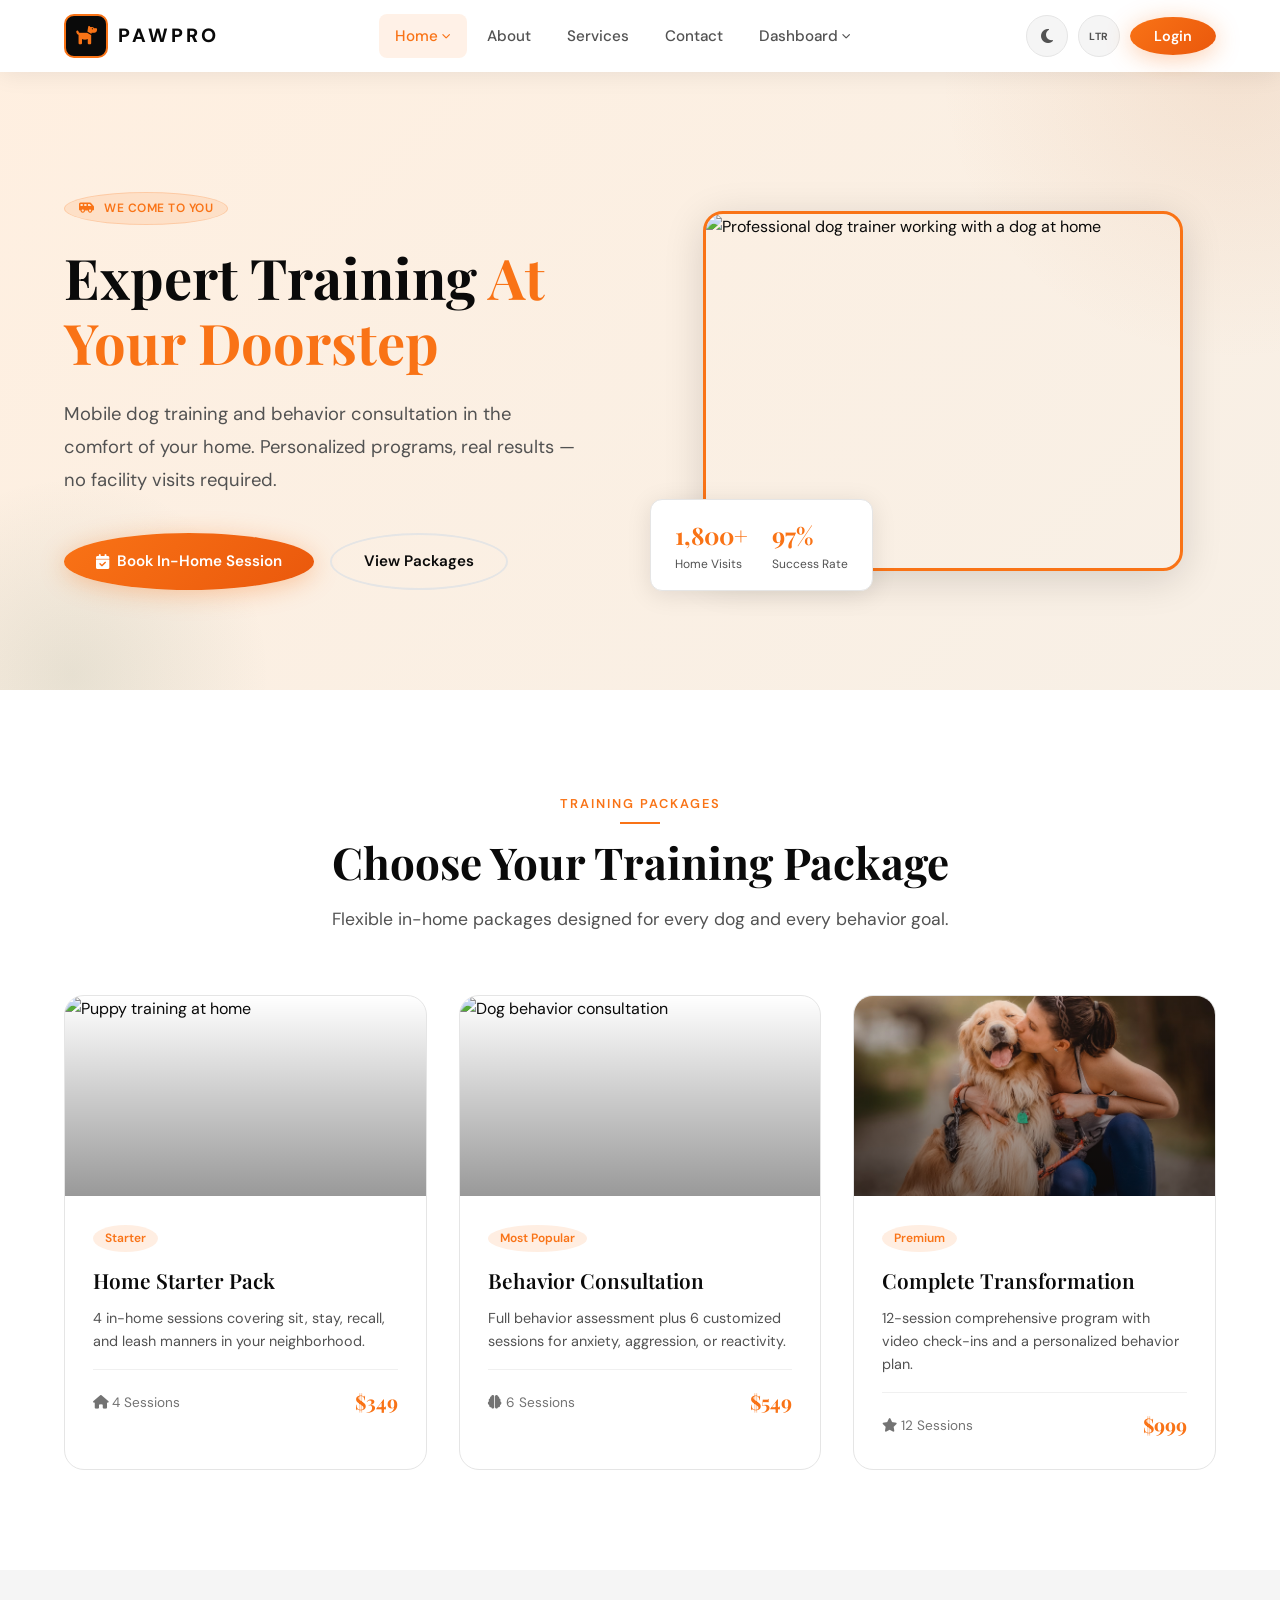
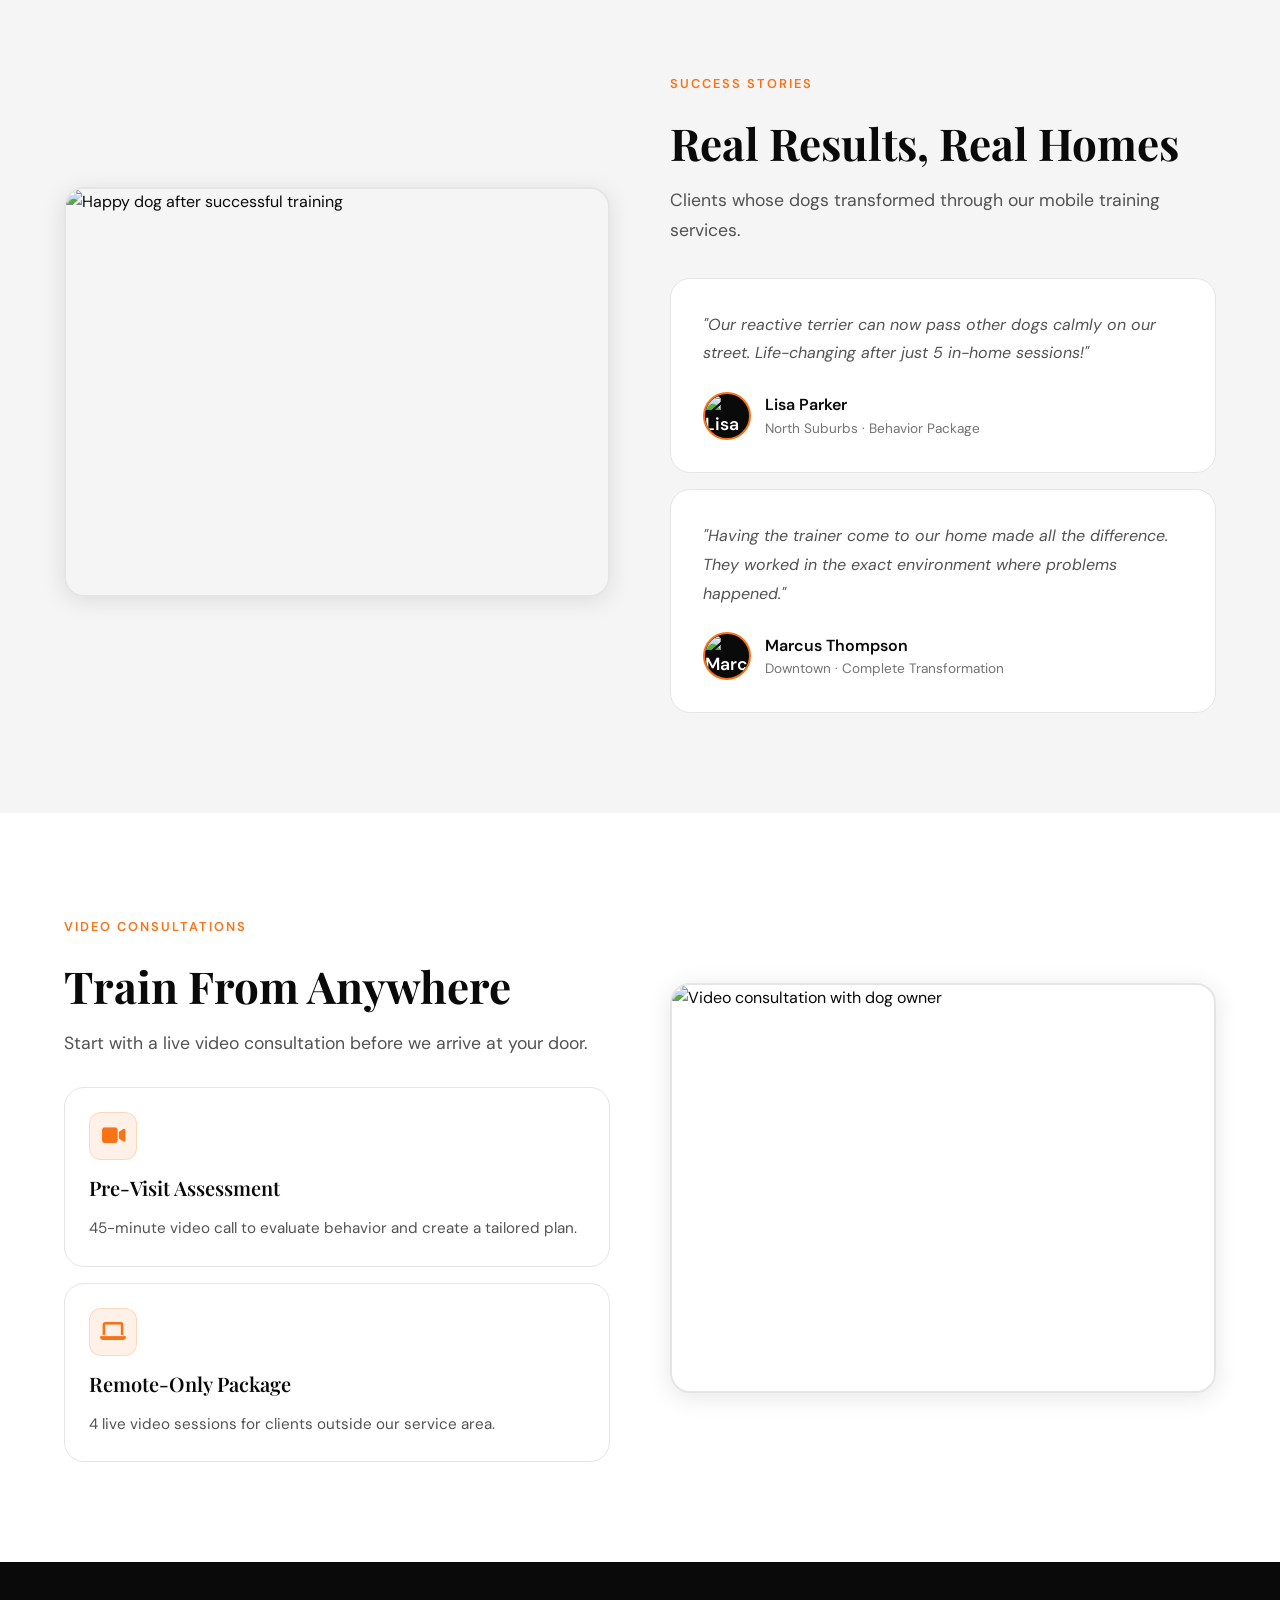
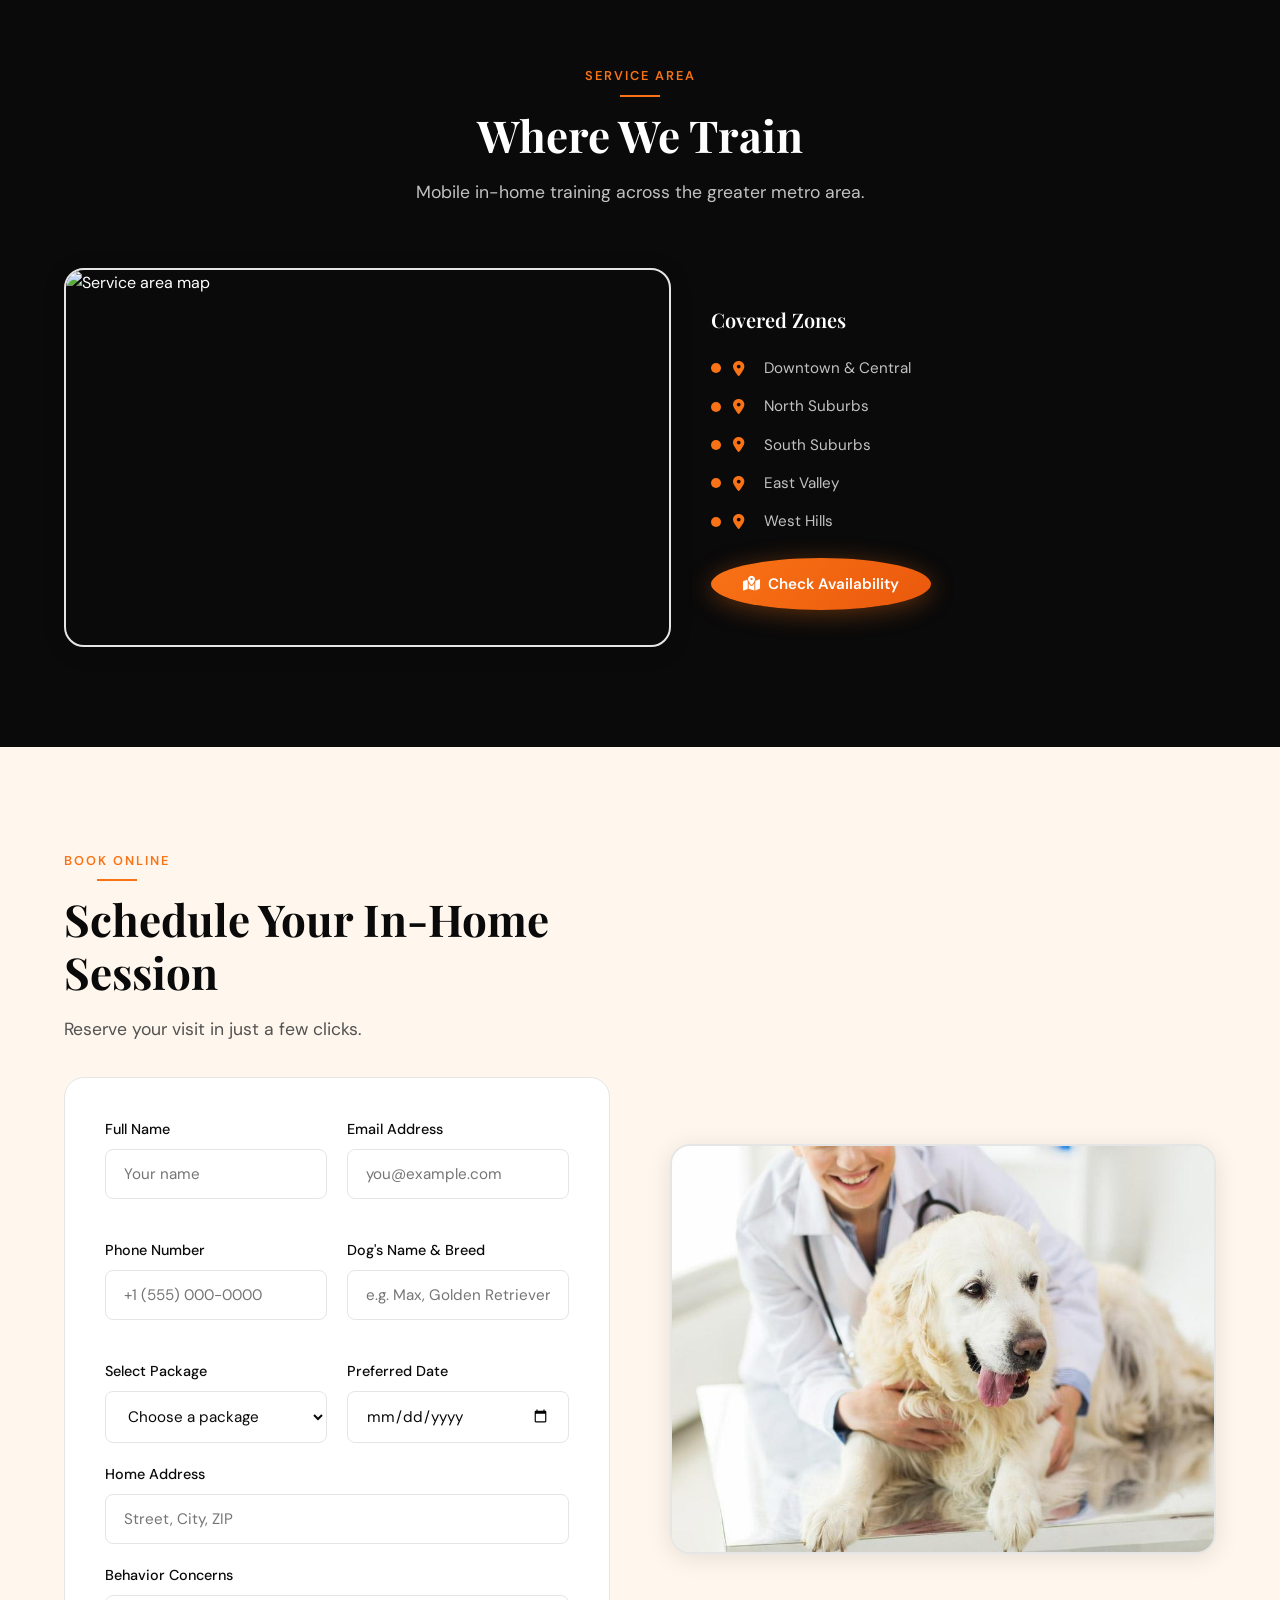
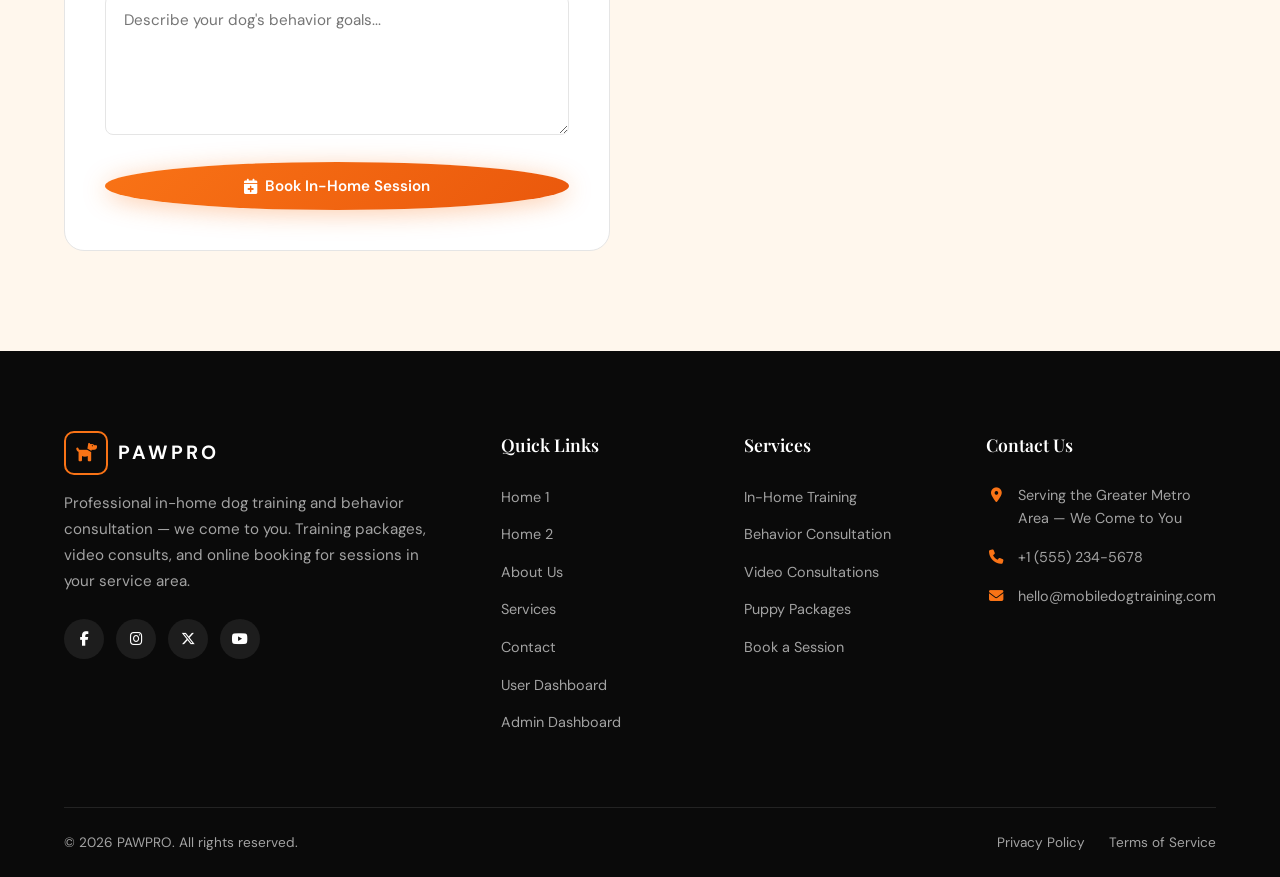
==== index.html @ d75a4a7d "gh" ====
<!DOCTYPE html>
<html lang="en" dir="ltr">
<head>
  <meta charset="UTF-8">
  <meta name="viewport" content="width=device-width, initial-scale=1.0">
  <title>Home 1 - Mobile Dog Training & Behavior Consultation</title>
  <link rel="icon" type="image/svg+xml" href="favicon.svg">
  <link rel="preconnect" href="https://fonts.googleapis.com">
  <link rel="preconnect" href="https://fonts.gstatic.com" crossorigin>
  <link href="https://fonts.googleapis.com/css2?family=DM+Sans:ital,opsz,wght@0,9..40,300;0,9..40,400;0,9..40,500;0,9..40,600;0,9..40,700&family=Playfair+Display:wght@400;600;700&display=swap" rel="stylesheet">
  <link rel="stylesheet" href="https://cdnjs.cloudflare.com/ajax/libs/font-awesome/6.5.1/css/all.min.css">
  <link rel="stylesheet" href="css/variables.css">
  <link rel="stylesheet" href="css/layout.css">
  <link rel="stylesheet" href="css/components.css">
  <link rel="stylesheet" href="css/pages.css">
  <link rel="stylesheet" href="css/animations.css">
</head>
<body>

  <header class="site-header" id="site-header"></header>

  <main>
    <!-- Section 1: Hero -->
    <section class="section-accent hero" id="hero">
      <div class="hero-bg"></div>
      <div class="container">
        <div class="hero-content">
          <div class="hero-text">
            <span class="badge"><i class="fa-solid fa-van-shuttle"></i> We Come to You</span>
            <h1 class="hero-title">Expert Training <span>At Your Doorstep</span></h1>
            <p class="hero-description">Mobile dog training and behavior consultation in the comfort of your home. Personalized programs, real results — no facility visits required.</p>
            <div class="hero-buttons">
              <a href="#booking" class="btn btn-primary"><i class="fa-solid fa-calendar-check"></i> Book In-Home Session</a>
              <a href="services.html" class="btn btn-secondary">View Packages</a>
            </div>
          </div>
          <div class="hero-visual">
            <div class="hero-image-placeholder img-float">
              <img src="https://images.unsplash.com/photo-1587300003388-59208cc962cb?w=900&q=80" alt="Professional dog trainer working with a dog at home">
            </div>
            <div class="hero-stats-inline">
              <div class="hero-stat-mini">
                <div class="number">1,800+</div>
                <div class="label">Home Visits</div>
              </div>
              <div class="hero-stat-mini">
                <div class="number">97%</div>
                <div class="label">Success Rate</div>
              </div>
            </div>
          </div>
        </div>
      </div>
    </section>

    <!-- Section 2: Training Packages -->
    <section class="section" id="packages">
      <div class="container">
        <div class="section-header animate-item">
          <span class="section-label">Training Packages</span>
          <h2 class="section-title">Choose Your Training Package</h2>
          <p class="section-subtitle">Flexible in-home packages designed for every dog and every behavior goal.</p>
        </div>
        <div class="grid-3">
          <div class="program-card animate-item" data-delay="1">
            <div class="program-image">
              <img src="https://images.unsplash.com/photo-1601758228041-f3b2795255f1?w=600&q=80" alt="Puppy training at home">
            </div>
            <div class="program-body">
              <span class="program-tag">Starter</span>
              <h3 class="program-title">Home Starter Pack</h3>
              <p class="program-desc">4 in-home sessions covering sit, stay, recall, and leash manners in your neighborhood.</p>
              <div class="program-meta">
                <span><i class="fa-solid fa-house"></i> 4 Sessions</span>
                <span class="program-price">$349</span>
              </div>
            </div>
          </div>
          <div class="program-card animate-item" data-delay="2">
            <div class="program-image">
              <img src="https://images.unsplash.com/photo-1548199973-03cce0bbc87b?w=600&q=80" alt="Dog behavior consultation">
            </div>
            <div class="program-body">
              <span class="program-tag">Most Popular</span>
              <h3 class="program-title">Behavior Consultation</h3>
              <p class="program-desc">Full behavior assessment plus 6 customized sessions for anxiety, aggression, or reactivity.</p>
              <div class="program-meta">
                <span><i class="fa-solid fa-brain"></i> 6 Sessions</span>
                <span class="program-price">$549</span>
              </div>
            </div>
          </div>
          <div class="program-card animate-item" data-delay="3">
            <div class="program-image">
              <img src="d16.avif" alt="Complete dog training program">
            </div>
            <div class="program-body">
              <span class="program-tag">Premium</span>
              <h3 class="program-title">Complete Transformation</h3>
              <p class="program-desc">12-session comprehensive program with video check-ins and a personalized behavior plan.</p>
              <div class="program-meta">
                <span><i class="fa-solid fa-star"></i> 12 Sessions</span>
                <span class="program-price">$999</span>
              </div>
            </div>
          </div>
        </div>
      </div>
    </section>

    <!-- Section 3: Client Success Stories -->
    <section class="section section-alt" id="success-stories">
      <div class="container">
        <div class="hero-content">
          <div class="section-img-wrap animate-item animate-left">
            <img class="section-img" src="https://images.unsplash.com/photo-1530281700549-e82e7bf110d6?w=900&q=80" alt="Happy dog after successful training">
          </div>
          <div class="animate-item animate-right">
            <span class="section-label">Success Stories</span>
            <h2 class="section-title" style="text-align:left;">Real Results, Real Homes</h2>
            <p class="section-subtitle" style="text-align:left;margin-bottom:32px;">Clients whose dogs transformed through our mobile training services.</p>
            <div class="testimonial-card" style="margin-bottom:16px;">
              <p class="testimonial-text">"Our reactive terrier can now pass other dogs calmly on our street. Life-changing after just 5 in-home sessions!"</p>
              <div class="testimonial-author">
                <div class="author-avatar"><img src="https://images.unsplash.com/photo-1494790108377-be9c29b29330?w=100&q=80" alt="Lisa Parker" style="width:100%;height:100%;object-fit:cover;border-radius:50%;"></div>
                <div>
                  <div class="author-name">Lisa Parker</div>
                  <div class="author-role">North Suburbs · Behavior Package</div>
                </div>
              </div>
            </div>
            <div class="testimonial-card">
              <p class="testimonial-text">"Having the trainer come to our home made all the difference. They worked in the exact environment where problems happened."</p>
              <div class="testimonial-author">
                <div class="author-avatar"><img src="https://images.unsplash.com/photo-1507003211169-0a1dd7228f2d?w=100&q=80" alt="Marcus Thompson" style="width:100%;height:100%;object-fit:cover;border-radius:50%;"></div>
                <div>
                  <div class="author-name">Marcus Thompson</div>
                  <div class="author-role">Downtown · Complete Transformation</div>
                </div>
              </div>
            </div>
          </div>
        </div>
      </div>
    </section>

    <!-- Section 4: Video Consultation -->
    <section class="section" id="video-consult">
      <div class="container">
        <div class="hero-content">
          <div class="animate-item animate-left">
            <span class="section-label">Video Consultations</span>
            <h2 class="section-title" style="text-align:left;">Train From Anywhere</h2>
            <p class="section-subtitle" style="text-align:left;margin-bottom:28px;">Start with a live video consultation before we arrive at your door.</p>
            <div class="card" style="margin-bottom:16px;padding:24px;">
              <div class="card-icon" style="width:48px;height:48px;margin-bottom:12px;"><i class="fa-solid fa-video"></i></div>
              <h3 class="card-title">Pre-Visit Assessment</h3>
              <p class="card-text">45-minute video call to evaluate behavior and create a tailored plan.</p>
            </div>
            <div class="card" style="padding:24px;">
              <div class="card-icon" style="width:48px;height:48px;margin-bottom:12px;"><i class="fa-solid fa-laptop"></i></div>
              <h3 class="card-title">Remote-Only Package</h3>
              <p class="card-text">4 live video sessions for clients outside our service area.</p>
            </div>
          </div>
          <div class="section-img-wrap animate-item animate-right img-float">
            <img class="section-img" src="https://images.unsplash.com/photo-1583511655857-d19b40a7a54e?w=900&q=80" alt="Video consultation with dog owner">
          </div>
        </div>
      </div>
    </section>

    <!-- Section 5: Service Area Map -->
    <section class="section section-dark" id="service-area">
      <div class="container">
        <div class="section-header animate-item">
          <span class="section-label">Service Area</span>
          <h2 class="section-title">Where We Train</h2>
          <p class="section-subtitle">Mobile in-home training across the greater metro area.</p>
        </div>
        <div class="service-area-layout">
          <div class="section-img-wrap animate-item animate-left" style="aspect-ratio:16/10;">
            <img class="section-img" src="https://images.unsplash.com/photo-1524661135-423995f22d0b?w=900&q=80" alt="Service area map">
          </div>
          <div class="service-zones animate-item animate-right">
            <h3 class="card-title" style="margin-bottom:20px;color:#fff;">Covered Zones</h3>
            <ul class="zone-list">
              <li class="zone-item"><span class="zone-dot"></span><i class="fa-solid fa-location-dot" style="color:var(--color-primary);margin-right:8px;"></i> Downtown & Central</li>
              <li class="zone-item"><span class="zone-dot"></span><i class="fa-solid fa-location-dot" style="color:var(--color-primary);margin-right:8px;"></i> North Suburbs</li>
              <li class="zone-item"><span class="zone-dot"></span><i class="fa-solid fa-location-dot" style="color:var(--color-primary);margin-right:8px;"></i> South Suburbs</li>
              <li class="zone-item"><span class="zone-dot"></span><i class="fa-solid fa-location-dot" style="color:var(--color-primary);margin-right:8px;"></i> East Valley</li>
              <li class="zone-item"><span class="zone-dot"></span><i class="fa-solid fa-location-dot" style="color:var(--color-primary);margin-right:8px;"></i> West Hills</li>
            </ul>
            <a href="contact.html" class="btn btn-primary" style="margin-top:24px;"><i class="fa-solid fa-map-location-dot"></i> Check Availability</a>
          </div>
        </div>
      </div>
    </section>

    <!-- Section 6: Online Booking -->
    <section class="section section-accent" id="booking">
      <div class="container">
        <div class="hero-content">
          <div class="booking-wrapper animate-item animate-left" style="max-width:100%;">
            <div class="section-header" style="text-align:left;margin-bottom:32px;">
              <span class="section-label">Book Online</span>
              <h2 class="section-title" style="text-align:left;">Schedule Your In-Home Session</h2>
              <p class="section-subtitle" style="text-align:left;">Reserve your visit in just a few clicks.</p>
            </div>
            <form class="contact-form-wrapper" id="bookingForm">
              <div class="grid-2" style="gap:20px;">
                <div class="form-group">
                  <label class="form-label" for="bookName">Full Name</label>
                  <input type="text" class="form-input" id="bookName" placeholder="Your name" required>
                </div>
                <div class="form-group">
                  <label class="form-label" for="bookEmail">Email Address</label>
                  <input type="email" class="form-input" id="bookEmail" placeholder="you@example.com" required>
                </div>
                <div class="form-group">
                  <label class="form-label" for="bookPhone">Phone Number</label>
                  <input type="tel" class="form-input" id="bookPhone" placeholder="+1 (555) 000-0000" required>
                </div>
                <div class="form-group">
                  <label class="form-label" for="bookDog">Dog's Name & Breed</label>
                  <input type="text" class="form-input" id="bookDog" placeholder="e.g. Max, Golden Retriever" required>
                </div>
                <div class="form-group">
                  <label class="form-label" for="bookPackage">Select Package</label>
                  <select class="form-select" id="bookPackage" required>
                    <option value="">Choose a package</option>
                    <option value="starter">Home Starter Pack — $349</option>
                    <option value="behavior">Behavior Consultation — $549</option>
                    <option value="complete">Complete Transformation — $999</option>
                    <option value="video">Video Consultation Only</option>
                  </select>
                </div>
                <div class="form-group">
                  <label class="form-label" for="bookDate">Preferred Date</label>
                  <input type="date" class="form-input" id="bookDate" required>
                </div>
              </div>
              <div class="form-group">
                <label class="form-label" for="bookAddress">Home Address</label>
                <input type="text" class="form-input" id="bookAddress" placeholder="Street, City, ZIP" required>
              </div>
              <div class="form-group">
                <label class="form-label" for="bookNotes">Behavior Concerns</label>
                <textarea class="form-textarea" id="bookNotes" placeholder="Describe your dog's behavior goals..."></textarea>
              </div>
              <button type="submit" class="btn btn-primary" style="width:100%;"><i class="fa-solid fa-calendar-plus"></i> Book In-Home Session</button>
            </form>
          </div>
          <div class="section-img-wrap animate-item animate-right img-float">
            <img class="section-img" src="d34.jpg" alt="Booking in-home dog training session">
          </div>
        </div>
      </div>
    </section>
  </main>

  <footer class="site-footer" id="site-footer"></footer>

  <script src="js/config.js"></script>
  <script src="js/theme.js"></script>
  <script src="js/rtl.js"></script>
  <script src="js/main.js"></script>
  <script src="js/animations.js"></script>
</body>
</html>
---- css/variables.css ----
:root {
  /* Brand — Orange & Black */
  --color-primary: #f97316;
  --color-primary-dark: #ea580c;
  --color-primary-light: #fb923c;
  --color-secondary: #0a0a0a;
  --color-secondary-dark: #000000;
  --color-secondary-light: #1a1a1a;
  --color-accent: #f97316;

  /* Light Theme */
  --color-bg: #ffffff;
  --color-bg-alt: #f5f5f5;
  --color-bg-accent: #fff7ed;
  --color-surface: #ffffff;
  --color-surface-elevated: #fafafa;
  --color-text: #0a0a0a;
  --color-text-muted: #525252;
  --color-text-light: #737373;
  --color-border: #e5e5e5;
  --color-border-light: #f0f0f0;

  /* Section-specific light */
  --section-default-bg: #ffffff;
  --section-alt-bg: #f5f5f5;
  --section-dark-bg: #0a0a0a;
  --section-dark-text: #ffffff;
  --section-accent-bg: #fff7ed;

  /* Header */
  --header-bg: rgba(255, 255, 255, 0.97);
  --header-shadow: 0 2px 24px rgba(0, 0, 0, 0.08);

  /* Footer */
  --footer-bg: #0a0a0a;
  --footer-text: #f5f5f5;
  --footer-text-muted: #a3a3a3;

  /* Shadows */
  --shadow-sm: 0 2px 8px rgba(0, 0, 0, 0.06);
  --shadow-md: 0 4px 24px rgba(0, 0, 0, 0.1);
  --shadow-lg: 0 8px 40px rgba(0, 0, 0, 0.14);
  --shadow-primary: 0 4px 24px rgba(249, 115, 22, 0.35);

  /* Typography */
  --font-heading: 'Playfair Display', Georgia, serif;
  --font-body: 'DM Sans', -apple-system, BlinkMacSystemFont, sans-serif;
  --font-logo: 'DM Sans', sans-serif;

  /* Spacing */
  --section-padding: 100px;
  --container-max: 1200px;
  --header-height: 72px;

  /* Transitions */
  --transition-fast: 0.2s ease;
  --transition-normal: 0.3s ease;

  /* Border Radius */
  --radius-sm: 8px;
  --radius-md: 12px;
  --radius-lg: 20px;
  --radius-full: 50%;
}

[data-theme="dark"] {
  --color-bg: #0a0a0a;
  --color-bg-alt: #141414;
  --color-bg-accent: #1c1208;
  --color-surface: #1a1a1a;
  --color-surface-elevated: #222222;
  --color-text: #f5f5f5;
  --color-text-muted: #a3a3a3;
  --color-text-light: #737373;
  --color-border: #2e2e2e;
  --color-border-light: #252525;

  --section-default-bg: #0a0a0a;
  --section-alt-bg: #141414;
  --section-dark-bg: #000000;
  --section-dark-text: #ffffff;
  --section-accent-bg: #1c1208;

  --header-bg: rgba(10, 10, 10, 0.97);
  --header-shadow: 0 2px 24px rgba(0, 0, 0, 0.5);
  --footer-bg: #000000;
  --footer-text: #f5f5f5;
  --footer-text-muted: #737373;

  --shadow-sm: 0 2px 8px rgba(0, 0, 0, 0.3);
  --shadow-md: 0 4px 24px rgba(0, 0, 0, 0.4);
  --shadow-lg: 0 8px 40px rgba(0, 0, 0, 0.5);
  --shadow-primary: 0 4px 24px rgba(249, 115, 22, 0.25);
}

[dir="rtl"] {
  --font-heading: 'Playfair Display', Georgia, serif;
}
---- css/layout.css ----
*,
*::before,
*::after {
  box-sizing: border-box;
  margin: 0;
  padding: 0;
}

html {
  scroll-behavior: smooth;
  font-size: 16px;
}

body {
  font-family: var(--font-body);
  background-color: var(--color-bg);
  color: var(--color-text);
  line-height: 1.6;
  overflow-x: hidden;
  transition: background-color var(--transition-normal), color var(--transition-normal);
}

img {
  max-width: 100%;
  height: auto;
  display: block;
}

a {
  text-decoration: none;
  color: inherit;
  transition: color var(--transition-fast);
}

ul, ol {
  list-style: none;
}

button {
  font-family: inherit;
  cursor: pointer;
  border: none;
  background: none;
}

.container {
  width: 100%;
  max-width: var(--container-max);
  margin: 0 auto;
  padding: 0 24px;
}

.section {
  padding: var(--section-padding) 0;
  background: var(--section-default-bg);
  transition: background var(--transition-normal);
}

.section-alt {
  background: var(--section-alt-bg);
}

.section-accent {
  background: var(--section-accent-bg);
}

.section-dark {
  background: var(--section-dark-bg);
  color: var(--section-dark-text);
}

.section-dark .section-title,
.section-dark .hero-title {
  color: #ffffff;
}

.section-dark .section-subtitle,
.section-dark .hero-description,
.section-dark .card-text {
  color: rgba(255, 255, 255, 0.75);
}

.section-dark .section-label {
  color: var(--color-primary);
}

.section-dark .card {
  background: var(--color-secondary-light);
  border-color: #2e2e2e;
  color: #f5f5f5;
}

.section-dark .card-title {
  color: #ffffff;
}

.section-header {
  text-align: center;
  max-width: 700px;
  margin: 0 auto 60px;
}

.section-label {
  display: inline-block;
  font-size: 0.8rem;
  font-weight: 600;
  letter-spacing: 2px;
  text-transform: uppercase;
  color: var(--color-primary);
  margin-bottom: 12px;
}

.section-title {
  font-family: var(--font-heading);
  font-size: clamp(2rem, 4vw, 2.75rem);
  font-weight: 700;
  color: var(--color-text);
  margin-bottom: 16px;
  line-height: 1.2;
}

.section-subtitle {
  font-size: 1.1rem;
  color: var(--color-text-muted);
  line-height: 1.7;
}

.grid-2 {
  display: grid;
  grid-template-columns: repeat(2, 1fr);
  gap: 32px;
}

.grid-3 {
  display: grid;
  grid-template-columns: repeat(3, 1fr);
  gap: 32px;
}

.grid-1 {
  display: grid;
  grid-template-columns: 1fr;
  gap: 32px;
}

.grid-4 {
  display: grid;
  grid-template-columns: repeat(4, 1fr);
  gap: 24px;
}

main {
  padding-top: var(--header-height);
  min-height: calc(100vh - var(--header-height));
}

@media (max-width: 992px) {
  .grid-3, .grid-4 {
    grid-template-columns: repeat(2, 1fr);
  }
}

@media (max-width: 768px) {
  :root {
    --section-padding: 70px;
  }

  .grid-2, .grid-3, .grid-4 {
    grid-template-columns: 1fr;
  }

  .container {
    padding: 0 16px;
  }
}

@media (max-width: 576px) {
  :root {
    --section-padding: 50px;
    --header-height: 64px;
  }

  .grid-1, .grid-2, .grid-3, .grid-4 {
    grid-template-columns: 1fr;
    gap: 20px;
  }

  .container {
    padding: 0 12px;
  }

  main {
    padding-top: 64px;
  }
}

@media (max-width: 360px) {
  :root {
    --section-padding: 40px;
    --header-height: 56px;
  }

  .container {
    padding: 0 10px;
    max-width: 100%;
  }

  main {
    padding-top: 56px;
    min-height: calc(100vh - 56px);
  }

  .grid-1, .grid-2, .grid-3, .grid-4 {
    grid-template-columns: 1fr;
    gap: 16px;
  }
}
---- css/components.css ----
/* ===== HEADER ===== */
.site-header {
  position: fixed;
  top: 0;
  left: 0;
  right: 0;
  height: var(--header-height);
  background: var(--header-bg);
  backdrop-filter: blur(12px);
  box-shadow: var(--header-shadow);
  z-index: 1000;
  transition: background var(--transition-normal), box-shadow var(--transition-normal);
}

.header-inner {
  display: flex;
  align-items: center;
  justify-content: space-between;
  height: 100%;
  max-width: var(--container-max);
  margin: 0 auto;
  padding: 0 24px;
}

/* Logo */
.site-logo {
  display: flex;
  align-items: center;
  gap: 10px;
  flex-shrink: 0;
}

.logo-mark {
  width: 44px;
  height: 44px;
  background: var(--color-secondary);
  border-radius: 10px;
  display: flex;
  align-items: center;
  justify-content: center;
  border: 2px solid var(--color-primary);
  flex-shrink: 0;
}

.logo-mark i {
  color: var(--color-primary);
  font-size: 1.15rem;
}

.logo-word {
  font-family: var(--font-logo);
  font-size: 1.2rem;
  font-weight: 800;
  letter-spacing: 3px;
  color: var(--color-text);
  white-space: nowrap;
}

[data-theme="dark"] .logo-mark {
  background: #000000;
}

.logo-text {
  font-family: var(--font-logo);
  font-size: 1.2rem;
  font-weight: 800;
  letter-spacing: 3px;
  color: var(--color-text);
  white-space: nowrap;
}

.logo-text span {
  color: var(--color-primary);
}

/* Navigation */
.main-nav {
  display: flex;
  align-items: center;
  gap: 8px;
}

.nav-list {
  display: flex;
  align-items: center;
  gap: 4px;
}

.nav-item {
  position: relative;
}

.nav-link {
  display: flex;
  align-items: center;
  gap: 4px;
  padding: 10px 16px;
  font-size: 0.95rem;
  font-weight: 500;
  color: var(--color-text-muted);
  border-radius: var(--radius-sm);
  transition: all var(--transition-fast);
}

.nav-link:hover,
.nav-link.active {
  color: var(--color-primary);
  background: rgba(249, 115, 22, 0.1);
}

.nav-link .dropdown-arrow {
  font-size: 0.55rem;
  transition: transform var(--transition-fast);
}

.nav-item.open .dropdown-arrow {
  transform: rotate(180deg);
}

/* Dropdown */
.nav-dropdown {
  position: absolute;
  top: calc(100% + 8px);
  left: 50%;
  transform: translateX(-50%) translateY(8px);
  min-width: 200px;
  background: var(--color-surface);
  border: 1px solid var(--color-border);
  border-radius: var(--radius-md);
  box-shadow: var(--shadow-lg);
  padding: 8px;
  opacity: 0;
  visibility: hidden;
  transition: all var(--transition-fast);
  z-index: 100;
}

[dir="rtl"] .nav-dropdown {
  left: auto;
  right: 50%;
  transform: translateX(50%) translateY(8px);
}

.nav-item.open .nav-dropdown {
  opacity: 1;
  visibility: visible;
  transform: translateX(-50%) translateY(0);
}

[dir="rtl"] .nav-item.open .nav-dropdown {
  transform: translateX(50%) translateY(0);
}

.dropdown-link {
  display: block;
  padding: 10px 16px;
  font-size: 0.9rem;
  color: var(--color-text-muted);
  border-radius: var(--radius-sm);
  transition: all var(--transition-fast);
}

.dropdown-link:hover,
.dropdown-link.active {
  color: var(--color-primary);
  background: rgba(249, 115, 22, 0.1);
}

/* Header Actions */
.header-actions {
  display: flex;
  align-items: center;
  gap: 10px;
  flex-shrink: 0;
}

/* Theme Toggle */
.theme-toggle {
  width: 42px;
  height: 42px;
  border-radius: var(--radius-full);
  background: var(--color-bg-alt);
  border: 1px solid var(--color-border);
  display: flex;
  align-items: center;
  justify-content: center;
  font-size: 1.1rem;
  transition: all var(--transition-fast);
  color: var(--color-text-muted);
}

.theme-toggle:hover {
  background: var(--color-primary);
  color: #fff;
  border-color: var(--color-primary);
}

.theme-toggle i {
  font-size: 1rem;
}

/* RTL Toggle */
.rtl-toggle {
  width: 42px;
  height: 42px;
  border-radius: var(--radius-full);
  background: var(--color-bg-alt);
  border: 1px solid var(--color-border);
  display: flex;
  align-items: center;
  justify-content: center;
  font-size: 0.65rem;
  font-weight: 700;
  letter-spacing: 0.5px;
  transition: all var(--transition-fast);
  color: var(--color-text-muted);
}

.rtl-toggle:hover {
  background: var(--color-secondary);
  color: var(--color-primary);
  border-color: var(--color-primary);
}

/* Login Button */
.btn-login {
  padding: 10px 24px;
  background: linear-gradient(135deg, var(--color-primary), var(--color-primary-dark));
  color: #fff;
  font-size: 0.9rem;
  font-weight: 600;
  border-radius: var(--radius-full);
  transition: all var(--transition-fast);
  box-shadow: var(--shadow-primary);
}

.btn-login:hover {
  transform: translateY(-2px);
  box-shadow: 0 6px 24px rgba(200, 121, 65, 0.4);
}

.mobile-nav-actions {
  display: none;
}

/* Mobile Menu Toggle */
.mobile-toggle {
  display: none;
  width: 42px;
  height: 42px;
  border-radius: var(--radius-sm);
  background: var(--color-bg-alt);
  border: 1px solid var(--color-border);
  flex-direction: column;
  align-items: center;
  justify-content: center;
  gap: 5px;
}

.mobile-toggle span {
  display: block;
  width: 20px;
  height: 2px;
  background: var(--color-text);
  border-radius: 2px;
  transition: all var(--transition-fast);
}

.mobile-toggle.active span:nth-child(1) {
  transform: rotate(45deg) translate(5px, 5px);
}

.mobile-toggle.active span:nth-child(2) {
  opacity: 0;
}

.mobile-toggle.active span:nth-child(3) {
  transform: rotate(-45deg) translate(5px, -5px);
}

@media (max-width: 1024px) {
  .mobile-toggle {
    display: flex;
  }

  /* Ensure mobile toggle sits to the right on small screens */
  .site-logo { order: 1; }
  .header-actions { order: 2; }
  .mobile-toggle { order: 3; }

  .main-nav {
    position: fixed;
    top: var(--header-height);
    left: 0;
    right: 0;
    background: var(--color-surface);
    border-bottom: 1px solid var(--color-border);
    padding: 16px 24px;
    flex-direction: column;
    align-items: stretch;
    transform: translateY(-120%);
    opacity: 0;
    visibility: hidden;
    transition: all var(--transition-normal);
    box-shadow: var(--shadow-lg);
  }

  .main-nav.open {
    transform: translateY(0);
    opacity: 1;
    visibility: visible;
  }

  .nav-list {
    flex-direction: column;
    align-items: stretch;
    gap: 4px;
  }

  .nav-link {
    justify-content: space-between;
    padding: 14px 16px;
  }

  .nav-dropdown {
    position: static;
    transform: none;
    opacity: 1;
    visibility: visible;
    box-shadow: none;
    border: none;
    background: var(--color-bg-alt);
    margin-top: 4px;
    display: none;
    padding: 4px;
  }

  .nav-item.open .nav-dropdown {
    display: block;
    transform: none;
  }
}

/* Specific mobile tweaks: keep header minimal at narrow widths (e.g., 360px) */
@media (max-width: 480px) {
  /* Hide theme and rtl in header; they'll appear inside the mobile menu */
  .header-actions .theme-toggle,
  .header-actions .rtl-toggle {
    display: none;
  }

  /* Keep login visible in header */
  /* Move login into mobile menu: hide header login on very small screens */
  .header-actions .btn-login {
    display: none;
  }

  /* Mobile nav actions (inside hamburger) */
  .mobile-nav-actions {
    display: flex;
    gap: 12px;
    margin-top: 12px;
    align-items: center;
  }

  .mobile-nav-actions .theme-toggle,
  .mobile-nav-actions .rtl-toggle {
    display: flex;
  }

  .mobile-nav-actions .btn-login-mobile {
    display: inline-flex;
    padding: 10px 16px;
    font-size: 0.95rem;
    border-radius: var(--radius-md);
    background: linear-gradient(135deg, var(--color-primary), var(--color-primary-dark));
    color: #fff;
    border: none;
    margin-left: auto;
  }
}

/* ===== BUTTONS ===== */
.btn {
  display: inline-flex;
  align-items: center;
  justify-content: center;
  gap: 8px;
  padding: 14px 32px;
  font-size: 0.95rem;
  font-weight: 600;
  border-radius: var(--radius-full);
  transition: all var(--transition-fast);
  cursor: pointer;
}

.btn-primary {
  background: linear-gradient(135deg, var(--color-primary), var(--color-primary-dark));
  color: #fff;
  box-shadow: var(--shadow-primary);
}

.btn-primary:hover {
  transform: translateY(-2px);
  box-shadow: 0 6px 24px rgba(200, 121, 65, 0.4);
}

.btn-secondary {
  background: transparent;
  color: var(--color-text);
  border: 2px solid var(--color-border);
}

.btn-secondary:hover {
  border-color: var(--color-primary);
  color: var(--color-primary);
}

.btn-outline {
  background: transparent;
  color: var(--color-primary);
  border: 2px solid var(--color-primary);
}

.btn-outline:hover {
  background: var(--color-primary);
  color: #fff;
}

/* ===== CARDS ===== */
.card {
  background: var(--color-surface);
  border: 1px solid var(--color-border);
  border-radius: var(--radius-lg);
  padding: 32px;
  transition: all var(--transition-normal);
}

.card:hover {
  transform: translateY(-4px);
  box-shadow: var(--shadow-md);
  border-color: var(--color-primary-light);
}

.card-icon {
  width: 56px;
  height: 56px;
  background: rgba(249, 115, 22, 0.1);
  border: 1px solid rgba(249, 115, 22, 0.2);
  border-radius: var(--radius-md);
  display: flex;
  align-items: center;
  justify-content: center;
  font-size: 1.3rem;
  margin-bottom: 20px;
  color: var(--color-primary);
}

[data-theme="dark"] .card-icon {
  background: rgba(249, 115, 22, 0.15);
  border-color: rgba(249, 115, 22, 0.3);
}

.card-title {
  font-family: var(--font-heading);
  font-size: 1.25rem;
  font-weight: 600;
  margin-bottom: 12px;
  color: var(--color-text);
}

.card-text {
  font-size: 0.95rem;
  color: var(--color-text-muted);
  line-height: 1.7;
}

/* ===== FOOTER ===== */
.site-footer {
  background: #0a0a0a;
  color: #f5f5f5;
  padding: 80px 0 0;
}

.footer-grid {
  display: grid;
  grid-template-columns: 2fr 1fr 1fr 1fr;
  gap: 48px;
  padding-bottom: 60px;
  border-bottom: 1px solid rgba(255, 255, 255, 0.1);
}

.footer-brand .logo-text {
  color: #ffffff;
  margin-bottom: 16px;
}

.footer-brand p {
  color: #a3a3a3;
  font-size: 0.95rem;
  line-height: 1.7;
  margin-bottom: 24px;
}

.footer-social {
  display: flex;
  gap: 12px;
}

.social-link {
  width: 40px;
  height: 40px;
  border-radius: var(--radius-full);
  background: rgba(255, 255, 255, 0.08);
  display: flex;
  align-items: center;
  justify-content: center;
  font-size: 1rem;
  transition: all var(--transition-fast);
  color: #ffffff;
}

.social-link i {
  font-size: 0.9rem;
}

.social-link:hover {
  background: var(--color-primary);
  transform: translateY(-2px);
  color: #ffffff;
}

.footer-heading {
  font-family: var(--font-heading);
  font-size: 1.1rem;
  font-weight: 600;
  margin-bottom: 24px;
  color: #ffffff;
}

.footer-links li {
  margin-bottom: 12px;
}

.footer-links a {
  color: #a3a3a3;
  font-size: 0.9rem;
  transition: color var(--transition-fast);
}

.footer-links a:hover {
  color: #fb923c;
}

.footer-contact-item {
  display: flex;
  align-items: flex-start;
  gap: 12px;
  margin-bottom: 16px;
  font-size: 0.9rem;
  color: #a3a3a3;
}

.footer-contact-item .icon {
  color: var(--color-primary);
  flex-shrink: 0;
  width: 20px;
  text-align: center;
}

.footer-bottom {
  padding: 24px 0;
  display: flex;
  align-items: center;
  justify-content: space-between;
  font-size: 0.85rem;
  color: #a3a3a3;
}

.footer-bottom-links {
  display: flex;
  gap: 24px;
}

.footer-bottom-links a {
  color: #a3a3a3;
}

.footer-bottom-links a:hover {
  color: #fb923c;
}

@media (max-width: 992px) {
  .footer-grid {
    grid-template-columns: repeat(2, 1fr);
  }
}

@media (max-width: 576px) {
  .footer-grid {
    grid-template-columns: 1fr;
    gap: 32px;
  }

  .footer-bottom {
    flex-direction: column;
    gap: 16px;
    text-align: center;
  }

  .header-inner {
    padding: 0 12px;
  }

  /* Keep header fixed on mobile devices to prevent visual shrinking while scrolling */
  .site-header {
    height: var(--header-height) !important;
    transition: none !important;
    will-change: auto !important;
  }

  .header-inner {
    min-height: var(--header-height) !important;
    align-items: center;
    transition: none !important;
  }

  .site-logo {
    gap: 8px;
  }

  .logo-mark {
    width: 36px;
    height: 36px;
    border-radius: 8px;
  }

  .logo-mark i {
    font-size: 0.95rem;
  }

  .logo-word {
    font-size: 1rem;
    letter-spacing: 2px;
  }

  .nav-list {
    gap: 0;
  }

  .nav-link {
    padding: 8px 12px;
    font-size: 0.85rem;
  }

  .header-actions {
    gap: 6px;
  }

  .theme-toggle,
  .rtl-toggle,
  .btn-login {
    width: 36px;
    height: 36px;
    font-size: 0.9rem;
  }

  .btn-login {
    padding: 8px 16px;
    width: auto;
    height: auto;
    font-size: 0.8rem;
  }
}

@media (max-width: 360px) {
  .header-inner {
    padding: 0 10px;
  }
  /* Prevent header from shrinking on scroll on very small viewports */
  .site-header {
    height: var(--header-height) !important;
    transition: none !important;
  }

  .header-inner {
    min-height: var(--header-height) !important;
    align-items: center;
    transition: none !important;
  }

  .site-logo {
    gap: 6px;
  }

  .logo-mark {
    width: 32px;
    height: 32px;
    border: 1.5px solid var(--color-primary);
  }

  .logo-mark i {
    font-size: 0.85rem;
  }

  .logo-word {
    font-size: 0.9rem;
    letter-spacing: 1.5px;
  }

  .mobile-toggle {
    width: 36px;
    height: 36px;
  }

  .nav-link {
    padding: 6px 10px;
    font-size: 0.75rem;
  }

  .nav-dropdown {
    min-width: 160px;
  }

  .theme-toggle,
  .rtl-toggle {
    width: 32px;
    height: 32px;
    font-size: 0.8rem;
  }

  .btn-login {
    padding: 6px 12px;
    font-size: 0.7rem;
    width: auto;
  }

  .btn {
    padding: 10px 16px;
    font-size: 0.85rem;
  }

  .section-title {
    font-size: 1.5rem;
  }

  .section-label {
    font-size: 0.75rem;
  }

  .footer-grid {
    gap: 24px;
  }

  .footer-heading {
    font-size: 0.95rem;
  }

  .footer-links li {
    font-size: 0.85rem;
  }

  .form-input,
  .form-textarea,
  .form-select {
    padding: 10px 12px;
    font-size: 0.85rem;
  }

  .badge {
    padding: 4px 10px;
    font-size: 0.7rem;
  }
}

/* ===== FORM ELEMENTS ===== */
.form-group {
  margin-bottom: 20px;
}

.form-label {
  display: block;
  font-size: 0.9rem;
  font-weight: 500;
  margin-bottom: 8px;
  color: var(--color-text);
}

.form-input,
.form-textarea,
.form-select {
  width: 100%;
  padding: 14px 18px;
  font-family: inherit;
  font-size: 0.95rem;
  color: var(--color-text);
  background: var(--color-surface);
  border: 1px solid var(--color-border);
  border-radius: var(--radius-sm);
  transition: all var(--transition-fast);
}

.form-input:focus,
.form-textarea:focus,
.form-select:focus {
  outline: none;
  border-color: var(--color-primary);
  box-shadow: 0 0 0 3px rgba(249, 115, 22, 0.15);
}

.form-textarea {
  min-height: 140px;
  resize: vertical;
}

/* ===== BADGE ===== */
.badge {
  display: inline-block;
  padding: 6px 14px;
  font-size: 0.75rem;
  font-weight: 600;
  letter-spacing: 0.5px;
  text-transform: uppercase;
  border-radius: var(--radius-full);
  background: rgba(249, 115, 22, 0.12);
  color: var(--color-primary);
  border: 1px solid rgba(249, 115, 22, 0.2);
}

[data-theme="dark"] .badge {
  background: rgba(249, 115, 22, 0.15);
  border-color: rgba(249, 115, 22, 0.3);
}

/* ===== STATS ===== */
.stat-item {
  text-align: center;
  padding: 24px;
}

.stat-number {
  font-family: var(--font-heading);
  font-size: 3rem;
  font-weight: 700;
  color: var(--color-primary);
  line-height: 1;
  margin-bottom: 8px;
}

.stat-label {
  font-size: 0.95rem;
  color: var(--color-text-muted);
  font-weight: 500;
}

/* ===== TESTIMONIAL ===== */
.testimonial-card {
  background: var(--color-surface);
  border: 1px solid var(--color-border);
  border-radius: var(--radius-lg);
  padding: 32px;
  position: relative;
}

.testimonial-quote {
  font-size: 3rem;
  color: var(--color-primary);
  opacity: 0.3;
  line-height: 1;
  margin-bottom: -10px;
}

.testimonial-text {
  font-size: 1rem;
  color: var(--color-text-muted);
  line-height: 1.8;
  margin-bottom: 24px;
  font-style: italic;
}

.testimonial-author {
  display: flex;
  align-items: center;
  gap: 14px;
}

.author-avatar {
  width: 48px;
  height: 48px;
  border-radius: var(--radius-full);
  background: var(--color-secondary);
  border: 2px solid var(--color-primary);
  display: flex;
  align-items: center;
  justify-content: center;
  color: #fff;
  font-weight: 600;
  font-size: 1.1rem;
  overflow: hidden;
  flex-shrink: 0;
}

.author-name {
  font-weight: 600;
  color: var(--color-text);
}

.author-role {
  font-size: 0.85rem;
  color: var(--color-text-light);
}

/* ===== MODAL (Login) ===== */
.modal-overlay {
  position: fixed;
  inset: 0;
  background: rgba(0, 0, 0, 0.5);
  backdrop-filter: blur(4px);
  z-index: 2000;
  display: flex;
  align-items: center;
  justify-content: center;
  opacity: 0;
  visibility: hidden;
  transition: all var(--transition-normal);
}

.modal-overlay.open {
  opacity: 1;
  visibility: visible;
}

.modal {
  background: var(--color-surface);
  border-radius: var(--radius-lg);
  padding: 40px;
  width: 100%;
  max-width: 420px;
  margin: 24px;
  transform: scale(0.9) translateY(20px);
  transition: transform var(--transition-normal);
  position: relative;
}

.modal-overlay.open .modal {
  transform: scale(1) translateY(0);
}

.modal-close {
  position: absolute;
  top: 16px;
  right: 16px;
  width: 36px;
  height: 36px;
  border-radius: var(--radius-full);
  background: var(--color-bg-alt);
  display: flex;
  align-items: center;
  justify-content: center;
  font-size: 1.2rem;
  color: var(--color-text-muted);
  transition: all var(--transition-fast);
}

[dir="rtl"] .modal-close {
  right: auto;
  left: 16px;
}

.modal-close:hover {
  background: var(--color-primary);
  color: #fff;
}

.modal-title {
  font-family: var(--font-heading);
  font-size: 1.75rem;
  font-weight: 700;
  margin-bottom: 8px;
  text-align: center;
}

.modal-subtitle {
  text-align: center;
  color: var(--color-text-muted);
  margin-bottom: 32px;
  font-size: 0.95rem;
}
---- css/pages.css ----
/* ===== HERO SECTIONS ===== */
.hero {
  position: relative;
  padding: 120px 0 100px;
  overflow: hidden;
}

.hero-bg {
  position: absolute;
  inset: 0;
  background: linear-gradient(135deg, rgba(249, 115, 22, 0.06) 0%, rgba(10, 10, 10, 0.03) 100%);
  z-index: 0;
}

[data-theme="dark"] .hero-bg {
  background: linear-gradient(135deg, rgba(249, 115, 22, 0.08) 0%, rgba(0, 0, 0, 0.2) 100%);
}

.hero-bg::before {
  content: '';
  position: absolute;
  top: -50%;
  right: -20%;
  width: 600px;
  height: 600px;
  border-radius: 50%;
  background: radial-gradient(circle, rgba(200, 121, 65, 0.12) 0%, transparent 70%);
}

.hero-bg::after {
  content: '';
  position: absolute;
  bottom: -30%;
  left: -10%;
  width: 400px;
  height: 400px;
  border-radius: 50%;
  background: radial-gradient(circle, rgba(45, 90, 61, 0.1) 0%, transparent 70%);
}

.hero .container {
  position: relative;
  z-index: 1;
}

.hero-content {
  display: grid;
  grid-template-columns: 1fr 1fr;
  gap: 60px;
  align-items: center;
}

.hero-text .badge {
  margin-bottom: 20px;
}

.hero-title {
  font-family: var(--font-heading);
  font-size: clamp(2.5rem, 5vw, 3.5rem);
  font-weight: 700;
  line-height: 1.15;
  margin-bottom: 24px;
  color: var(--color-text);
}

.hero-title span {
  color: var(--color-primary);
}

.hero-description {
  font-size: 1.15rem;
  color: var(--color-text-muted);
  line-height: 1.8;
  margin-bottom: 36px;
  max-width: 520px;
}

.hero-buttons {
  display: flex;
  gap: 16px;
  flex-wrap: wrap;
}

.hero-visual {
  position: relative;
  display: flex;
  align-items: center;
  justify-content: center;
}

.hero-image-placeholder {
  width: 100%;
  max-width: 480px;
  aspect-ratio: 4/3;
  border-radius: var(--radius-lg);
  overflow: hidden;
  box-shadow: var(--shadow-lg);
  position: relative;
  border: 3px solid var(--color-primary);
}

.hero-image-placeholder img,
.section-img {
  width: 100%;
  height: 100%;
  object-fit: cover;
  display: block;
}

.section-img-wrap {
  border-radius: var(--radius-lg);
  overflow: hidden;
  box-shadow: var(--shadow-md);
  border: 2px solid var(--color-border);
  aspect-ratio: 4/3;
}

[data-theme="dark"] .section-img-wrap {
  border-color: #2e2e2e;
}

.section-img-wrap .section-img {
  width: 100%;
  height: 100%;
  object-fit: cover;
}

.program-image {
  height: 200px;
  overflow: hidden;
  position: relative;
}

.program-image img {
  width: 100%;
  height: 100%;
  object-fit: cover;
}

.program-image::after {
  content: '';
  position: absolute;
  inset: 0;
  background: linear-gradient(to top, rgba(0,0,0,0.4), transparent);
}

.hero-stats-inline {
  position: absolute;
  bottom: -20px;
  left: -20px;
  background: var(--color-surface);
  border: 1px solid var(--color-border);
  border-radius: var(--radius-md);
  padding: 16px 24px;
  box-shadow: var(--shadow-md);
  display: flex;
  gap: 24px;
}

[dir="rtl"] .hero-stats-inline {
  left: auto;
  right: -20px;
}

.hero-stat-mini .number {
  font-family: var(--font-heading);
  font-size: 1.5rem;
  font-weight: 700;
  color: var(--color-primary);
}

.hero-stat-mini .label {
  font-size: 0.75rem;
  color: var(--color-text-muted);
}

/* Hero Centered Variant */
.hero-centered {
  text-align: center;
  padding: 140px 0 100px;
}

.hero-centered .hero-title {
  max-width: 800px;
  margin: 0 auto 24px;
}

.hero-centered .hero-description {
  max-width: 600px;
  margin: 0 auto 36px;
}

.hero-centered .hero-buttons {
  justify-content: center;
}

/* Hero Split Dark */
.hero-dark {
  background: linear-gradient(135deg, var(--color-secondary-dark) 0%, var(--color-secondary) 100%);
  color: #fff;
  padding: 120px 0;
}

.hero-dark .hero-title,
.hero-dark .section-title {
  color: #fff;
}

.hero-dark .hero-description,
.hero-dark .section-subtitle {
  color: rgba(255, 255, 255, 0.8);
}

/* ===== FEATURES ===== */
.features-grid .card {
  text-align: center;
}

.features-grid .card-icon {
  margin: 0 auto 20px;
}

/* ===== PROGRAMS ===== */
.program-card {
  background: var(--color-surface);
  border: 1px solid var(--color-border);
  border-radius: var(--radius-lg);
  overflow: hidden;
  transition: all var(--transition-normal);
}

.program-card:hover {
  transform: translateY(-6px);
  box-shadow: var(--shadow-lg);
}

.program-body {
  padding: 28px;
}

.program-tag {
  display: inline-block;
  padding: 4px 12px;
  background: rgba(249, 115, 22, 0.12);
  color: var(--color-primary);
  font-size: 0.75rem;
  font-weight: 600;
  border-radius: var(--radius-full);
  margin-bottom: 12px;
}

.program-title {
  font-family: var(--font-heading);
  font-size: 1.3rem;
  font-weight: 600;
  margin-bottom: 10px;
}

.program-desc {
  font-size: 0.9rem;
  color: var(--color-text-muted);
  margin-bottom: 16px;
  line-height: 1.6;
}

.program-meta {
  display: flex;
  justify-content: space-between;
  align-items: center;
  padding-top: 16px;
  border-top: 1px solid var(--color-border-light);
  font-size: 0.85rem;
  color: var(--color-text-light);
}

.program-price {
  font-family: var(--font-heading);
  font-size: 1.25rem;
  font-weight: 700;
  color: var(--color-primary);
}

/* ===== STATS SECTION ===== */
.stats-section {
  background: linear-gradient(135deg, var(--color-secondary-dark), var(--color-secondary));
  padding: 80px 0;
}

.stats-section .stat-number {
  color: var(--color-accent);
}

.stats-section .stat-label {
  color: rgba(255, 255, 255, 0.8);
}

/* ===== CTA SECTION ===== */
.cta-section {
  background: linear-gradient(135deg, var(--color-primary), var(--color-primary-dark));
  padding: 80px 0;
  text-align: center;
  position: relative;
  overflow: hidden;
}

.cta-section::before {
  content: '';
  position: absolute;
  top: -50%;
  right: -20%;
  width: 500px;
  height: 500px;
  border-radius: 50%;
  background: rgba(255, 255, 255, 0.05);
}

.cta-title {
  font-family: var(--font-heading);
  font-size: clamp(1.75rem, 3vw, 2.5rem);
  font-weight: 700;
  color: #fff;
  margin-bottom: 16px;
  position: relative;
}

.cta-text {
  font-size: 1.1rem;
  color: rgba(255, 255, 255, 0.85);
  margin-bottom: 32px;
  max-width: 550px;
  margin-left: auto;
  margin-right: auto;
  position: relative;
}

.cta-section .btn {
  background: #fff;
  color: var(--color-primary-dark);
  position: relative;
}

.cta-section .btn:hover {
  transform: translateY(-2px);
  box-shadow: 0 8px 30px rgba(0, 0, 0, 0.2);
}

/* ===== PRICING ===== */
.pricing-card {
  background: var(--color-surface);
  border: 2px solid var(--color-border);
  border-radius: var(--radius-lg);
  padding: 40px 32px;
  text-align: center;
  transition: all var(--transition-normal);
  position: relative;
}

.pricing-card.featured {
  border-color: var(--color-primary);
  transform: scale(1.05);
  box-shadow: var(--shadow-lg);
}

.pricing-card.featured::before {
  content: 'Popular';
  position: absolute;
  top: -14px;
  left: 50%;
  transform: translateX(-50%);
  background: var(--color-primary);
  color: #fff;
  padding: 4px 20px;
  border-radius: var(--radius-full);
  font-size: 0.75rem;
  font-weight: 600;
}

.pricing-name {
  font-family: var(--font-heading);
  font-size: 1.3rem;
  font-weight: 600;
  margin-bottom: 8px;
}

.pricing-price {
  font-family: var(--font-heading);
  font-size: 3rem;
  font-weight: 700;
  color: var(--color-primary);
  margin: 20px 0;
}

.pricing-price span {
  font-size: 1rem;
  color: var(--color-text-muted);
  font-weight: 400;
}

.pricing-features {
  text-align: left;
  margin: 24px 0 32px;
}

[dir="rtl"] .pricing-features {
  text-align: right;
}

.pricing-features li {
  padding: 10px 0;
  font-size: 0.9rem;
  color: var(--color-text-muted);
  border-bottom: 1px solid var(--color-border-light);
  display: flex;
  align-items: center;
  gap: 10px;
}

.pricing-features li::before {
  content: '✓';
  color: var(--color-primary);
  font-weight: 700;
}

/* ===== TEAM ===== */
.team-card {
  text-align: center;
}

.team-avatar {
  width: 140px;
  height: 140px;
  border-radius: var(--radius-full);
  background: linear-gradient(135deg, var(--color-primary), var(--color-secondary));
  margin: 0 auto 20px;
  display: flex;
  align-items: center;
  justify-content: center;
  font-size: 3rem;
  border: 4px solid var(--color-surface);
  box-shadow: var(--shadow-md);
}

.team-name {
  font-family: var(--font-heading);
  font-size: 1.2rem;
  font-weight: 600;
  margin-bottom: 4px;
}

.team-role {
  font-size: 0.85rem;
  color: var(--color-primary);
  font-weight: 500;
  margin-bottom: 12px;
}

.team-bio {
  font-size: 0.9rem;
  color: var(--color-text-muted);
  line-height: 1.6;
}

/* ===== FAQ ===== */
.faq-item {
  background: var(--color-surface);
  border: 1px solid var(--color-border);
  border-radius: var(--radius-md);
  margin-bottom: 12px;
  overflow: hidden;
}

.faq-question {
  width: 100%;
  padding: 20px 24px;
  display: flex;
  align-items: center;
  justify-content: space-between;
  font-size: 1rem;
  font-weight: 600;
  color: var(--color-text);
  text-align: left;
  transition: color var(--transition-fast);
}

[dir="rtl"] .faq-question {
  text-align: right;
}

.faq-question:hover {
  color: var(--color-primary);
}

.faq-icon {
  font-size: 1.2rem;
  transition: transform var(--transition-fast);
  flex-shrink: 0;
}

.faq-item.open .faq-icon {
  transform: rotate(45deg);
}

.faq-answer {
  max-height: 0;
  overflow: hidden;
  transition: max-height var(--transition-normal);
}

.faq-answer-inner {
  padding: 0 24px 20px;
  font-size: 0.95rem;
  color: var(--color-text-muted);
  line-height: 1.7;
}

.faq-item.open .faq-answer {
  max-height: 300px;
}

/* ===== TIMELINE ===== */
.timeline {
  position: relative;
  max-width: 800px;
  margin: 0 auto;
}

.timeline::before {
  content: '';
  position: absolute;
  left: 50%;
  transform: translateX(-50%);
  width: 2px;
  height: 100%;
  background: var(--color-border);
}

.timeline-item {
  display: flex;
  align-items: center;
  margin-bottom: 48px;
  position: relative;
}

.timeline-item:nth-child(odd) {
  flex-direction: row-reverse;
}

.timeline-content {
  width: calc(50% - 40px);
  background: var(--color-surface);
  border: 1px solid var(--color-border);
  border-radius: var(--radius-md);
  padding: 24px;
}

.timeline-dot {
  width: 16px;
  height: 16px;
  border-radius: var(--radius-full);
  background: var(--color-primary);
  border: 3px solid var(--color-bg);
  position: absolute;
  left: 50%;
  transform: translateX(-50%);
  z-index: 1;
}

.timeline-year {
  font-family: var(--font-heading);
  font-size: 1.1rem;
  font-weight: 700;
  color: var(--color-primary);
  margin-bottom: 8px;
}

.timeline-text {
  font-size: 0.9rem;
  color: var(--color-text-muted);
  line-height: 1.6;
}

@media (max-width: 992px) {
  .hero-content {
    grid-template-columns: 1fr;
    text-align: center;
  }

  .hero-description {
    margin-left: auto;
    margin-right: auto;
  }

  .hero-buttons {
    justify-content: center;
  }

  .hero-visual {
    order: -1;
  }

  .hero-stats-inline {
    position: static;
    margin-top: 20px;
    justify-content: center;
  }

  .pricing-card.featured {
    transform: none;
  }

  .timeline::before {
    left: 20px;
  }

  .timeline-item,
  .timeline-item:nth-child(odd) {
    flex-direction: row;
    padding-left: 50px;
  }

  .timeline-content {
    width: 100%;
  }

  .timeline-dot {
    left: 20px;
  }
}

/* ===== CONTACT PAGE ===== */
.contact-info-card {
  background: var(--color-surface);
  border: 1px solid var(--color-border);
  border-radius: var(--radius-lg);
  padding: 32px;
  text-align: center;
  transition: all var(--transition-normal);
}

.contact-info-card:hover {
  border-color: var(--color-primary);
  transform: translateY(-4px);
}

.contact-info-card .icon {
  width: 60px;
  height: 60px;
  background: rgba(249, 115, 22, 0.1);
  border: 1px solid rgba(249, 115, 22, 0.2);
  border-radius: var(--radius-full);
  display: flex;
  align-items: center;
  justify-content: center;
  font-size: 1.3rem;
  margin: 0 auto 16px;
  color: var(--color-primary);
}

.value-icon {
  width: 80px;
  height: 80px;
  background: var(--color-primary);
  border-radius: var(--radius-full);
  display: flex;
  align-items: center;
  justify-content: center;
  font-size: 1.75rem;
  margin: 0 auto 20px;
  color: #fff;
}

.service-number {
  width: 60px;
  height: 60px;
  background: var(--color-secondary);
  border: 2px solid var(--color-primary);
  border-radius: var(--radius-md);
  display: flex;
  align-items: center;
  justify-content: center;
  color: var(--color-primary);
  font-size: 1.3rem;
  flex-shrink: 0;
}

.section-dark .zone-item {
  color: rgba(255, 255, 255, 0.75);
}

.author-avatar {
  overflow: hidden;
}

.badge i {
  margin-right: 6px;
}

.contact-form-wrapper {
  background: var(--color-surface);
  border: 1px solid var(--color-border);
  border-radius: var(--radius-lg);
  padding: 40px;
}

.map-placeholder {
  width: 100%;
  height: 400px;
  background: linear-gradient(135deg, var(--color-bg-alt), var(--color-border));
  border-radius: var(--radius-lg);
  display: flex;
  align-items: center;
  justify-content: center;
  font-size: 1.1rem;
  color: var(--color-text-muted);
  border: 1px solid var(--color-border);
}

/* ===== SERVICES PAGE ===== */
.service-detail-card {
  display: grid;
  grid-template-columns: 80px 1fr;
  gap: 24px;
  padding: 28px;
  background: var(--color-surface);
  border: 1px solid var(--color-border);
  border-radius: var(--radius-lg);
  transition: all var(--transition-normal);
}

.service-detail-card:hover {
  border-color: var(--color-primary-light);
  box-shadow: var(--shadow-sm);
}

.process-steps {
  display: flex;
  justify-content: space-between;
  position: relative;
  margin-top: 40px;
}

.process-steps::before {
  content: '';
  position: absolute;
  top: 30px;
  left: 10%;
  right: 10%;
  height: 2px;
  background: var(--color-border);
}

.process-step {
  text-align: center;
  position: relative;
  z-index: 1;
  flex: 1;
}

.process-step-icon {
  width: 60px;
  height: 60px;
  background: var(--color-surface);
  border: 2px solid var(--color-primary);
  border-radius: var(--radius-full);
  display: flex;
  align-items: center;
  justify-content: center;
  font-size: 1.3rem;
  margin: 0 auto 16px;
}

.process-step-title {
  font-weight: 600;
  margin-bottom: 8px;
  font-size: 0.95rem;
}

.process-step-desc {
  font-size: 0.8rem;
  color: var(--color-text-muted);
  max-width: 150px;
  margin: 0 auto;
}

@media (max-width: 768px) {
  .process-steps {
    flex-direction: column;
    gap: 32px;
  }

  .process-steps::before {
    display: none;
  }

  .service-detail-card {
    grid-template-columns: 1fr;
    text-align: center;
  }

  .service-number {
    margin: 0 auto;
  }
}

/* ===== DASHBOARD ===== */
main:has(.dashboard-layout) {
  padding-top: 0 !important;
  min-height: 100vh;
}

.dashboard-layout {
  display: grid;
  grid-template-columns: 260px 1fr;
  min-height: 100vh;
}

.dashboard-sidebar {
  background: var(--color-surface);
  border-right: 1px solid var(--color-border);
  padding: 0;
  position: sticky;
  top: 0;
  height: 100vh;
  overflow-y: auto;
}

[dir="rtl"] .dashboard-sidebar {
  border-right: none;
  border-left: 1px solid var(--color-border);
}

.dashboard-sidebar .site-logo {
  border-bottom: 1px solid var(--color-border);
}

.dashboard-nav-link {
  display: flex;
  align-items: center;
  gap: 12px;
  padding: 12px 24px;
  font-size: 0.9rem;
  color: var(--color-text-muted);
  transition: all var(--transition-fast);
  border-left: 3px solid transparent;
}

[dir="rtl"] .dashboard-nav-link {
  border-left: none;
  border-right: 3px solid transparent;
}

.dashboard-nav-link:hover,
.dashboard-nav-link.active {
  color: var(--color-primary);
  background: rgba(200, 121, 65, 0.08);
  border-left-color: var(--color-primary);
}

[dir="rtl"] .dashboard-nav-link:hover,
[dir="rtl"] .dashboard-nav-link.active {
  border-left-color: transparent;
  border-right-color: var(--color-primary);
}

.dashboard-main {
  padding: 32px;
}

.dashboard-header {
  margin-bottom: 32px;
}

.dashboard-title {
  font-family: var(--font-heading);
  font-size: 1.75rem;
  font-weight: 700;
  margin-bottom: 8px;
}

.dashboard-subtitle {
  color: var(--color-text-muted);
  font-size: 0.95rem;
}

.dashboard-cards {
  display: grid;
  grid-template-columns: repeat(4, 1fr);
  gap: 24px;
  margin-bottom: 32px;
}

.dashboard-card {
  background: var(--color-surface);
  border: 1px solid var(--color-border);
  border-radius: var(--radius-md);
  padding: 24px;
}

.dashboard-card-label {
  font-size: 0.85rem;
  color: var(--color-text-muted);
  margin-bottom: 8px;
}

.dashboard-card-value {
  font-family: var(--font-heading);
  font-size: 2rem;
  font-weight: 700;
  color: var(--color-text);
}

.dashboard-card-change {
  font-size: 0.8rem;
  margin-top: 8px;
}

.dashboard-card-change.positive {
  color: var(--color-primary);
}

.dashboard-card-change.negative {
  color: #e74c3c;
}

.table-responsive {
  width: 100%;
  overflow-x: auto;
  -webkit-overflow-scrolling: touch;
  border-radius: var(--radius-md);
  border: 1px solid var(--color-border);
  background: var(--color-surface);
  margin-bottom: 20px;
}

.dashboard-table {
  width: 100%;
  background: transparent;
  border: none;
  border-collapse: collapse;
}

.dashboard-table th,
.dashboard-table td {
  padding: 14px 20px;
  text-align: left;
  font-size: 0.9rem;
  border-bottom: 1px solid var(--color-border-light);
}

[dir="rtl"] .dashboard-table th,
[dir="rtl"] .dashboard-table td {
  text-align: right;
}

.dashboard-table th {
  background: var(--color-bg-alt);
  font-weight: 600;
  color: var(--color-text-muted);
  font-size: 0.8rem;
  text-transform: uppercase;
  letter-spacing: 0.5px;
}

.dashboard-table tr:last-child td {
  border-bottom: none;
}

.status-badge {
  display: inline-block;
  padding: 4px 12px;
  border-radius: var(--radius-full);
  font-size: 0.75rem;
  font-weight: 600;
}

.status-badge.active {
  background: rgba(249, 115, 22, 0.12);
  color: var(--color-primary);
}

.status-badge.pending {
  background: rgba(244, 196, 48, 0.15);
  color: #b8860b;
}

.status-badge.completed {
  background: rgba(249, 115, 22, 0.12);
  color: var(--color-primary);
}

/* Mobile toggle button styling */
.dashboard-mobile-toggle {
  display: none;
  position: fixed;
  top: 12px;
  right: 12px;
  width: 44px;
  height: 44px;
  border-radius: 8px;
  background: var(--color-surface);
  border: 1px solid var(--color-border);
  align-items: center;
  justify-content: center;
  z-index: 1300;
  box-shadow: var(--shadow-sm);
}

@media (max-width: 992px) {
  .dashboard-layout {
    display: block;
  }

  /* On tablet/mobile keep sidebar off-canvas and accessible via toggle */
  .dashboard-sidebar {
    position: fixed;
    left: 0;
    top: 0;
    width: 260px;
    height: 100vh;
    transform: translateX(-110%);
    transition: transform 0.28s ease;
    z-index: 1200;
    box-shadow: var(--shadow-lg);
    border-right: 1px solid var(--color-border);
    background: var(--color-surface);
    overflow-y: auto;
  }

  .dashboard-layout.sidebar-open .dashboard-sidebar {
    transform: translateX(0);
  }

  .dashboard-mobile-toggle {
    display: flex;
  }

  [dir="rtl"] .dashboard-sidebar {
    left: auto;
    right: 0;
    transform: translateX(110%);
    border-right: none;
    border-left: 1px solid var(--color-border);
  }

  [dir="rtl"] .dashboard-layout.sidebar-open .dashboard-sidebar {
    transform: translateX(0);
  }

  [dir="rtl"] .dashboard-mobile-toggle {
    right: auto;
    left: 12px;
  }

  .dashboard-layout::after {
    content: '';
    position: fixed;
    inset: 0;
    background: rgba(0,0,0,0.35);
    opacity: 0;
    visibility: hidden;
    transition: opacity 0.28s ease;
    z-index: 1100;
    pointer-events: none;
  }

  .dashboard-layout.sidebar-open::after {
    opacity: 1;
    visibility: visible;
    pointer-events: auto;
  }

  .dashboard-cards {
    grid-template-columns: repeat(2, 1fr);
  }

  .dashboard-main {
    width: 100%;
    max-width: 1120px;
    margin: 0 auto;
  }

  .dashboard-header {
    display: flex;
    flex-direction: column;
    align-items: center;
    text-align: center;
    gap: 16px;
  }

  .dashboard-header > div:last-child {
    width: auto;
    display: flex;
    justify-content: center;
    gap: 12px;
  }
}

@media (max-width: 576px) {
  .dashboard-cards {
    grid-template-columns: 1fr;
  }

  .dashboard-main {
    padding-left: 16px;
    padding-right: 16px;
  }

  .dashboard-header {
    padding-top: 16px;
  }
}

/* Dashboard responsive styling additions */
.dashboard-section {
  padding: 32px;
  border-radius: var(--radius-lg);
  margin-bottom: 32px;
}

.dashboard-dog-card {
  display: flex;
  gap: 20px;
  align-items: center;
}

.dashboard-dog-img-wrap {
  width: 120px;
  height: 120px;
  border-radius: var(--radius-lg);
  overflow: hidden;
  flex-shrink: 0;
  border: 2px solid var(--color-border);
}

.dashboard-dog-img-wrap img {
  width: 100%;
  height: 100%;
  object-fit: cover;
  display: block;
}

@media (max-width: 576px) {
  .dashboard-section {
    padding: 20px 16px;
  }

  .dashboard-dog-card {
    flex-direction: column;
    text-align: center;
    align-items: center;
  }

  .dashboard-dog-img-wrap {
    width: 100px;
    height: 100px;
  }
}

@media (max-width: 768px) {
  .dashboard-main { padding-left: 16px; padding-right: 16px; }
}

/* ===== SERVICE AREA MAP ===== */
.service-area-layout {
  display: grid;
  grid-template-columns: 1.2fr 1fr;
  gap: 40px;
  align-items: center;
}

@media (max-width: 992px) {
  .service-area-layout {
    grid-template-columns: 1fr;
    gap: 30px;
  }
}

.map-visual {
  position: relative;
  width: 100%;
  height: 100%;
  min-height: 320px;
  background: linear-gradient(135deg, rgba(45, 90, 61, 0.15), rgba(200, 121, 65, 0.1));
  border-radius: var(--radius-lg);
  display: flex;
  align-items: center;
  justify-content: center;
}

.map-label {
  font-family: var(--font-heading);
  font-size: 1.1rem;
  font-weight: 600;
  color: var(--color-text-muted);
  z-index: 1;
}

.map-pin {
  position: absolute;
  font-size: 1.5rem;
  animation: pinPulse 2s ease-in-out infinite;
}

.map-pin-1 { top: 45%; left: 48%; animation-delay: 0s; }
.map-pin-2 { top: 20%; left: 55%; animation-delay: 0.3s; }
.map-pin-3 { top: 70%; left: 42%; animation-delay: 0.6s; }
.map-pin-4 { top: 35%; left: 30%; animation-delay: 0.9s; }
.map-pin-5 { top: 55%; left: 65%; animation-delay: 1.2s; }

@keyframes pinPulse {
  0%, 100% { transform: scale(1); opacity: 1; }
  50% { transform: scale(1.15); opacity: 0.8; }
}

.service-zones {
  padding: 8px 0;
}

.zone-list {
  display: flex;
  flex-direction: column;
  gap: 14px;
}

.zone-item {
  display: flex;
  align-items: center;
  gap: 12px;
  font-size: 0.95rem;
  color: var(--color-text-muted);
}

.zone-dot {
  width: 10px;
  height: 10px;
  border-radius: var(--radius-full);
  background: var(--color-primary);
  flex-shrink: 0;
}

.booking-wrapper {
  max-width: 750px;
  margin: 0 auto;
}

@media (max-width: 768px) {
  .dashboard-main {
    padding: 16px;
  }

  #approach .hero-content {
    grid-template-columns: 1fr;
    gap: 40px;
  }

  .dashboard-header {
    flex-direction: column !important;
    align-items: flex-start !important;
    gap: 16px !important;
  }

  .dashboard-header > div:last-child {
    width: 100%;
  }
}

/* ===== NEWSLETTER ===== */
.newsletter-form {
  display: flex;
  gap: 12px;
  max-width: 500px;
  margin: 0 auto;
}

.newsletter-form .form-input {
  flex: 1;
  border-radius: var(--radius-full);
  padding: 14px 24px;
}

.newsletter-form .btn {
  flex-shrink: 0;
}

@media (max-width: 576px) {
  .newsletter-form {
    flex-direction: column;
  }
}

/* ===== VALUES ===== */
.value-card {
  text-align: center;
  padding: 40px 24px;
}

/* ===== BLOG PREVIEW ===== */
.blog-card {
  background: var(--color-surface);
  border: 1px solid var(--color-border);
  border-radius: var(--radius-lg);
  overflow: hidden;
  transition: all var(--transition-normal);
}

.blog-card:hover {
  transform: translateY(-4px);
  box-shadow: var(--shadow-md);
}

.blog-image {
  height: 180px;
  background: linear-gradient(135deg, var(--color-bg-alt), var(--color-primary-light));
  display: flex;
  align-items: center;
  justify-content: center;
  font-size: 3rem;
}

.blog-body {
  padding: 24px;
}

.blog-date {
  font-size: 0.8rem;
  color: var(--color-text-light);
  margin-bottom: 8px;
}

.blog-title {
  font-family: var(--font-heading);
  font-size: 1.15rem;
  font-weight: 600;
  margin-bottom: 10px;
}

.blog-excerpt {
  font-size: 0.9rem;
  color: var(--color-text-muted);
  line-height: 1.6;
}

/* ===== OFFICE HOURS ===== */
.hours-table {
  width: 100%;
  max-width: 500px;
  margin: 0 auto;
}

.hours-row {
  display: flex;
  justify-content: space-between;
  padding: 14px 0;
  border-bottom: 1px solid var(--color-border-light);
  font-size: 0.95rem;
}

.hours-row:last-child {
  border-bottom: none;
}

.hours-day {
  font-weight: 600;
  color: var(--color-text);
}

.hours-time {
  color: var(--color-text-muted);
}

/* ===== PARTNERS ===== */
.partner-logo {
  background: var(--color-surface);
  border: 1px solid var(--color-border);
  border-radius: var(--radius-md);
  padding: 32px;
  display: flex;
  align-items: center;
  justify-content: center;
  font-size: 1.5rem;
  font-weight: 700;
  color: var(--color-text-muted);
  transition: all var(--transition-fast);
}

.partner-logo:hover {
  border-color: var(--color-primary);
  color: var(--color-primary);
}

/* ===== COMPARISON TABLE ===== */
.comparison-table {
  width: 100%;
  border-collapse: collapse;
  background: var(--color-surface);
  border-radius: var(--radius-lg);
  overflow: hidden;
  border: 1px solid var(--color-border);
}

.comparison-table th,
.comparison-table td {
  padding: 16px 20px;
  text-align: center;
  border-bottom: 1px solid var(--color-border-light);
  font-size: 0.9rem;
}

.comparison-table th {
  background: var(--color-bg-alt);
  font-weight: 600;
}

.comparison-table td:first-child {
  text-align: left;
  font-weight: 500;
}

[dir="rtl"] .comparison-table td:first-child {
  text-align: right;
}

.comparison-table .check {
  color: var(--color-primary);
  font-weight: 700;
}

.comparison-table .cross {
  color: var(--color-text-light);
}

/* ===== SMALL MOBILE (360px) RESPONSIVE ===== */
@media (max-width: 360px) {
  .hero-centered {
    padding: 80px 0 60px;
  }

  .hero-title {
    font-size: 1.5rem;
  }

  .hero-description {
    font-size: 0.9rem;
  }

  .hero-buttons {
    flex-direction: column;
    gap: 10px;
  }

  .btn {
    width: 100%;
    padding: 10px 16px;
    font-size: 0.8rem;
  }

  .section-header {
    margin-bottom: 30px;
  }

  .section-title {
    font-size: 1.4rem;
  }

  .section-label {
    font-size: 0.7rem;
  }

  .hero-content {
    gap: 30px;
  }

  .program-card {
    padding: 16px;
  }

  .program-image {
    height: 150px;
  }

  .program-title {
    font-size: 0.95rem;
  }

  .program-text {
    font-size: 0.8rem;
  }

  .pricing-card {
    padding: 16px;
  }

  .pricing-amount {
    font-size: 1.5rem;
  }

  .pricing-feature {
    font-size: 0.75rem;
  }

  .faq-item {
    padding: 12px;
  }

  .faq-question {
    font-size: 0.9rem;
  }

  .faq-answer {
    font-size: 0.85rem;
  }

  .contact-info-card {
    padding: 16px;
  }

  .card-title {
    font-size: 0.95rem;
  }

  .card-text {
    font-size: 0.8rem;
  }

  .blog-card {
    margin-bottom: 16px;
  }

  .blog-image {
    height: 150px;
    font-size: 2rem;
  }

  .blog-body {
    padding: 16px;
  }

  .blog-title {
    font-size: 0.95rem;
  }

  .blog-excerpt {
    font-size: 0.8rem;
  }

  .comparison-table th,
  .comparison-table td {
    padding: 10px 8px;
    font-size: 0.75rem;
  }

  .partner-logo {
    padding: 20px;
    font-size: 1.1rem;
  }

  .dashboard-layout {
    grid-template-columns: 220px 1fr;
    gap: 10px;
  }

  .sidebar {
    width: 220px;
  }

  .sidebar-title {
    font-size: 0.9rem;
    padding: 12px 10px;
  }

  .sidebar-nav-item {
    padding: 8px 10px;
    font-size: 0.8rem;
  }

  .dashboard-header {
    padding: 16px;
    gap: 8px;
  }

  .dashboard-title {
    font-size: 1.1rem;
  }

  .stats-grid {
    gap: 12px;
  }

  .stat-card {
    padding: 12px;
  }

  .stat-number {
    font-size: 1.5rem;
  }

  .stat-label {
    font-size: 0.7rem;
  }

  .service-area-layout {
    gap: 20px;
  }

  .map-visual {
    min-height: 250px;
  }

  .hours-table {
    font-size: 0.85rem;
  }

  .hours-row {
    padding: 10px 0;
  }

  /* Ensure images don't overflow */
  img {
    max-width: 100%;
    height: auto;
  }

  /* Fix form inputs on small screens */
  input[type="text"],
  input[type="email"],
  input[type="password"],
  textarea,
  select {
    font-size: 16px;
  }

  /* Prevent horizontal overflow */
  body, html {
    overflow-x: hidden;
  }

  .container {
    overflow-x: hidden;
  }
}
---- css/animations.css ----
/* Scroll-reveal animations */
.animate-item {
  opacity: 0;
  transform: translateY(36px);
  transition: opacity 0.7s cubic-bezier(0.22, 1, 0.36, 1),
              transform 0.7s cubic-bezier(0.22, 1, 0.36, 1);
}

.animate-item.animate-left {
  transform: translateX(-36px);
}

.animate-item.animate-right {
  transform: translateX(36px);
}

.animate-item.animate-scale {
  transform: scale(0.92);
}

.animate-item.is-visible {
  opacity: 1;
  transform: translate(0) scale(1);
}

.animate-item[data-delay="1"] { transition-delay: 0.1s; }
.animate-item[data-delay="2"] { transition-delay: 0.2s; }
.animate-item[data-delay="3"] { transition-delay: 0.3s; }
.animate-item[data-delay="4"] { transition-delay: 0.4s; }
.animate-item[data-delay="5"] { transition-delay: 0.5s; }

/* Hero entrance */
@keyframes heroFadeUp {
  from { opacity: 0; transform: translateY(30px); }
  to   { opacity: 1; transform: translateY(0); }
}

.hero .hero-text > * {
  animation: heroFadeUp 0.8s cubic-bezier(0.22, 1, 0.36, 1) backwards;
}
.hero .hero-text .badge       { animation-delay: 0.1s; }
.hero .hero-text .hero-title  { animation-delay: 0.25s; }
.hero .hero-text .hero-description { animation-delay: 0.4s; }
.hero .hero-text .hero-buttons { animation-delay: 0.55s; }

.hero .hero-visual {
  animation: heroFadeUp 0.9s cubic-bezier(0.22, 1, 0.36, 1) 0.3s backwards;
}

/* Floating image accent */
@keyframes floatY {
  0%, 100% { transform: translateY(0); }
  50%       { transform: translateY(-10px); }
}

.img-float {
  animation: floatY 4s ease-in-out infinite;
}

/* Icon pulse on hover */
.card-icon i,
.value-icon i {
  transition: transform var(--transition-fast), color var(--transition-fast);
}

.card:hover .card-icon i {
  transform: scale(1.15);
  color: var(--color-primary);
}

/* Orange underline grow */
.section-label::after {
  content: '';
  display: block;
  width: 0;
  height: 2px;
  background: var(--color-primary);
  margin: 8px auto 0;
  transition: width 0.6s ease;
}

.section-header.is-visible .section-label::after {
  width: 40px;
}

/* Stat counter glow */
.stat-number {
  transition: color var(--transition-normal);
}

[data-theme="dark"] .stat-number {
  text-shadow: 0 0 30px rgba(249, 115, 22, 0.3);
}

/* Image zoom on hover */
.section-img,
.program-image img,
.blog-image img {
  transition: transform 0.5s cubic-bezier(0.22, 1, 0.36, 1);
}

.program-card:hover .program-image img,
.blog-card:hover .blog-image img,
.section-img-wrap:hover .section-img {
  transform: scale(1.05);
}

/* CTA pulse button */
@keyframes ctaPulse {
  0%, 100% { box-shadow: 0 0 0 0 rgba(249, 115, 22, 0.4); }
  50%       { box-shadow: 0 0 0 12px rgba(249, 115, 22, 0); }
}

.cta-section .btn {
  animation: ctaPulse 2.5s ease infinite;
}

/* Map pin bounce */
@keyframes pinBounce {
  0%, 100% { transform: translateY(0); }
  50%       { transform: translateY(-6px); }
}

.map-pin {
  animation: pinBounce 2s ease-in-out infinite;
}

/* Logo subtle glow */
.logo-mark {
  transition: box-shadow var(--transition-normal);
}

.site-logo:hover .logo-mark {
  box-shadow: var(--shadow-primary);
}

/* Reduced motion */
@media (prefers-reduced-motion: reduce) {
  .animate-item,
  .hero .hero-text > *,
  .hero .hero-visual,
  .img-float,
  .cta-section .btn,
  .map-pin {
    animation: none !important;
    transition: none !important;
    opacity: 1 !important;
    transform: none !important;
  }
}
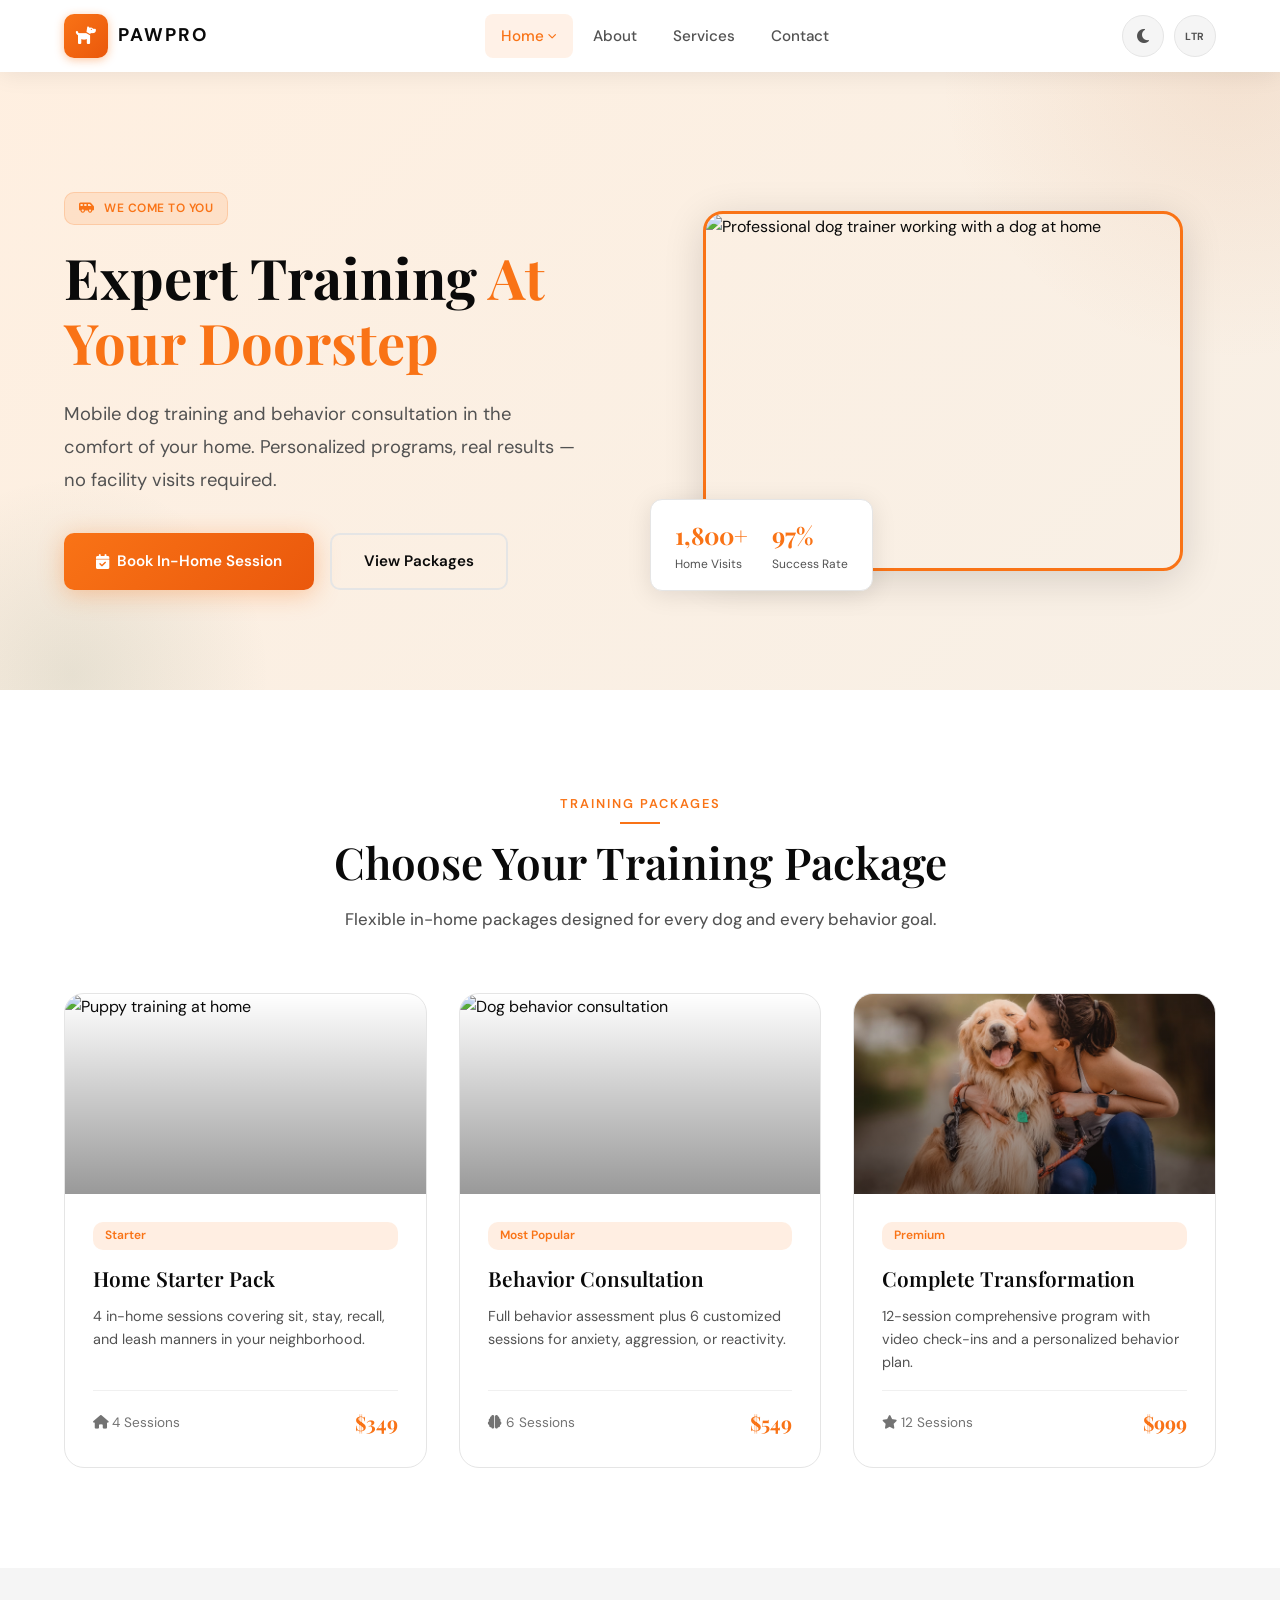
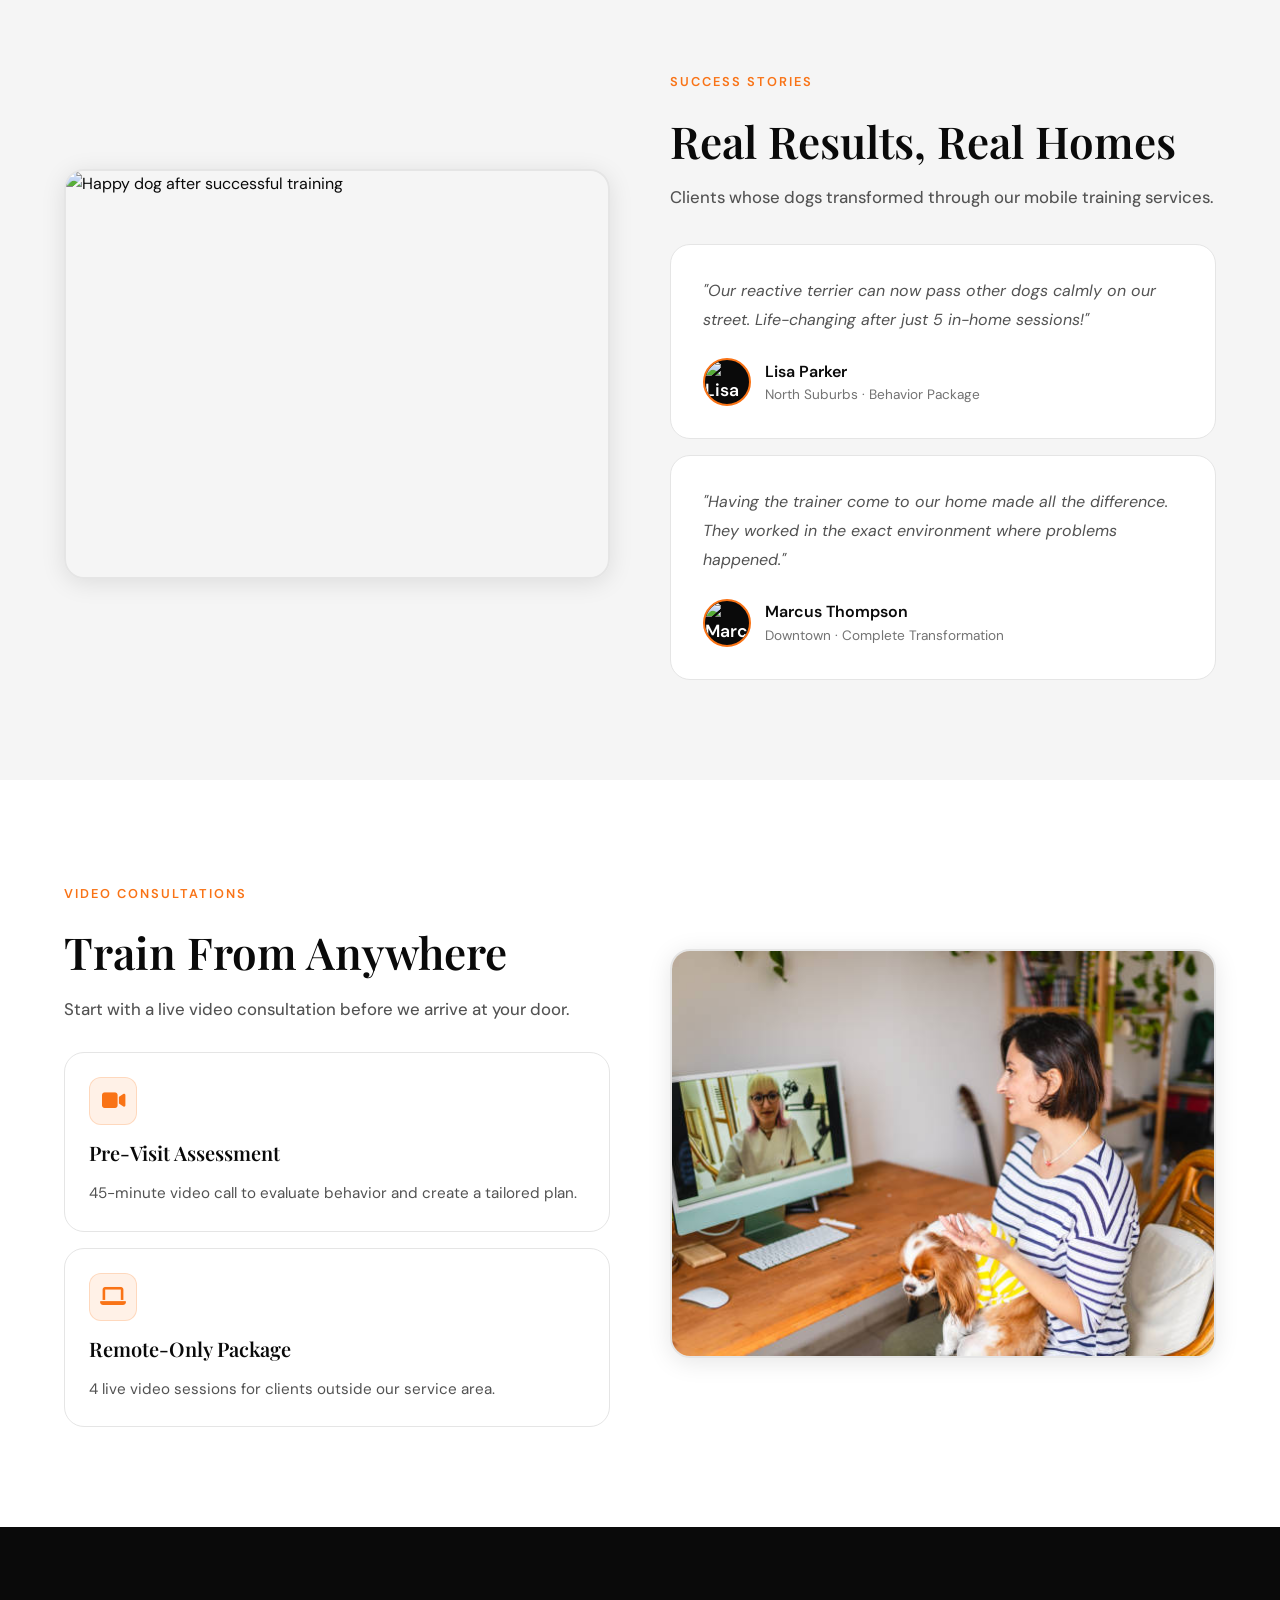
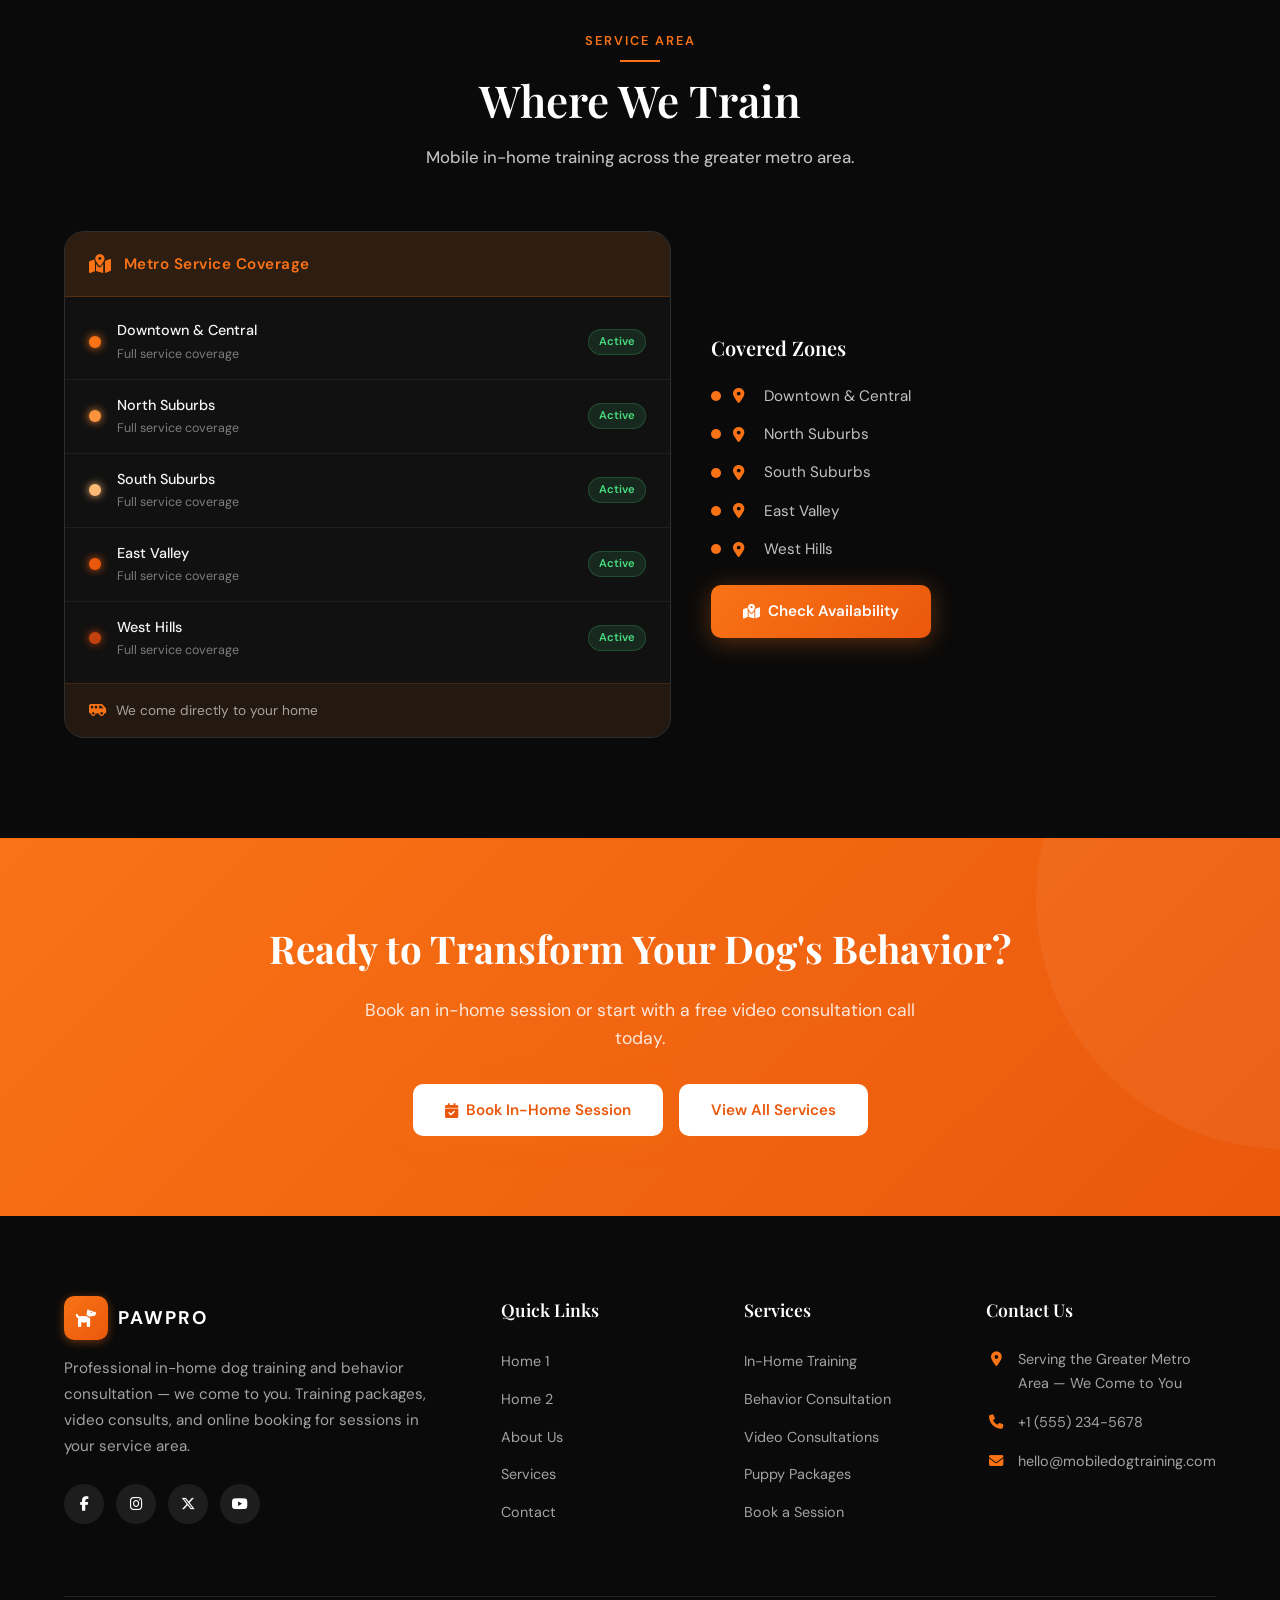
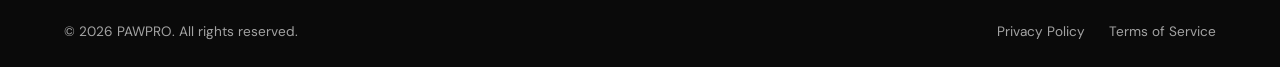
==== commit 05dc2d76: "hh" ====
--- a/index.html
+++ b/index.html
@@ -61,7 +61,7 @@
           <h2 class="section-title">Choose Your Training Package</h2>
           <p class="section-subtitle">Flexible in-home packages designed for every dog and every behavior goal.</p>
         </div>
-        <div class="grid-3">
+        <div class="grid-3 packages-grid">
           <div class="program-card animate-item" data-delay="1">
             <div class="program-image">
               <img src="https://images.unsplash.com/photo-1601758228041-f3b2795255f1?w=600&q=80" alt="Puppy training at home">
@@ -164,13 +164,11 @@
             </div>
           </div>
           <div class="section-img-wrap animate-item animate-right img-float">
-            <img class="section-img" src="https://images.unsplash.com/photo-1583511655857-d19b40a7a54e?w=900&q=80" alt="Video consultation with dog owner">
-          </div>
-        </div>
-      </div>
-    </section>
-
-    <!-- Section 5: Service Area Map -->
+            <img class="section-img" src="vr1.jpg" alt="Dog owner on video call with trainer">
+          </div>
+        </div>
+      </div>
+    </section>    <!-- Section 5: Service Area -->
     <section class="section section-dark" id="service-area">
       <div class="container">
         <div class="section-header animate-item">
@@ -179,13 +177,64 @@
           <p class="section-subtitle">Mobile in-home training across the greater metro area.</p>
         </div>
         <div class="service-area-layout">
-          <div class="section-img-wrap animate-item animate-left" style="aspect-ratio:16/10;">
-            <img class="section-img" src="https://images.unsplash.com/photo-1524661135-423995f22d0b?w=900&q=80" alt="Service area map">
+          <div class="service-zones-visual animate-item animate-left">
+            <div class="zone-map-card">
+              <div class="zone-map-header">
+                <i class="fa-solid fa-map-location-dot"></i>
+                <span>Metro Service Coverage</span>
+              </div>
+              <div class="zone-districts">
+                <div class="zone-district-item" style="--zone-color:#f97316">
+                  <div class="zone-district-dot"></div>
+                  <div class="zone-district-info">
+                    <div class="zone-district-name">Downtown &amp; Central</div>
+                    <div class="zone-district-sub">Full service coverage</div>
+                  </div>
+                  <span class="zone-district-badge">Active</span>
+                </div>
+                <div class="zone-district-item" style="--zone-color:#fb923c">
+                  <div class="zone-district-dot"></div>
+                  <div class="zone-district-info">
+                    <div class="zone-district-name">North Suburbs</div>
+                    <div class="zone-district-sub">Full service coverage</div>
+                  </div>
+                  <span class="zone-district-badge">Active</span>
+                </div>
+                <div class="zone-district-item" style="--zone-color:#fdba74">
+                  <div class="zone-district-dot"></div>
+                  <div class="zone-district-info">
+                    <div class="zone-district-name">South Suburbs</div>
+                    <div class="zone-district-sub">Full service coverage</div>
+                  </div>
+                  <span class="zone-district-badge">Active</span>
+                </div>
+                <div class="zone-district-item" style="--zone-color:#ea580c">
+                  <div class="zone-district-dot"></div>
+                  <div class="zone-district-info">
+                    <div class="zone-district-name">East Valley</div>
+                    <div class="zone-district-sub">Full service coverage</div>
+                  </div>
+                  <span class="zone-district-badge">Active</span>
+                </div>
+                <div class="zone-district-item" style="--zone-color:#c2410c">
+                  <div class="zone-district-dot"></div>
+                  <div class="zone-district-info">
+                    <div class="zone-district-name">West Hills</div>
+                    <div class="zone-district-sub">Full service coverage</div>
+                  </div>
+                  <span class="zone-district-badge">Active</span>
+                </div>
+              </div>
+              <div class="zone-map-footer">
+                <i class="fa-solid fa-van-shuttle"></i>
+                <span>We come directly to your home</span>
+              </div>
+            </div>
           </div>
           <div class="service-zones animate-item animate-right">
             <h3 class="card-title" style="margin-bottom:20px;color:#fff;">Covered Zones</h3>
             <ul class="zone-list">
-              <li class="zone-item"><span class="zone-dot"></span><i class="fa-solid fa-location-dot" style="color:var(--color-primary);margin-right:8px;"></i> Downtown & Central</li>
+              <li class="zone-item"><span class="zone-dot"></span><i class="fa-solid fa-location-dot" style="color:var(--color-primary);margin-right:8px;"></i> Downtown &amp; Central</li>
               <li class="zone-item"><span class="zone-dot"></span><i class="fa-solid fa-location-dot" style="color:var(--color-primary);margin-right:8px;"></i> North Suburbs</li>
               <li class="zone-item"><span class="zone-dot"></span><i class="fa-solid fa-location-dot" style="color:var(--color-primary);margin-right:8px;"></i> South Suburbs</li>
               <li class="zone-item"><span class="zone-dot"></span><i class="fa-solid fa-location-dot" style="color:var(--color-primary);margin-right:8px;"></i> East Valley</li>
@@ -195,65 +244,14 @@
           </div>
         </div>
       </div>
-    </section>
-
-    <!-- Section 6: Online Booking -->
-    <section class="section section-accent" id="booking">
-      <div class="container">
-        <div class="hero-content">
-          <div class="booking-wrapper animate-item animate-left" style="max-width:100%;">
-            <div class="section-header" style="text-align:left;margin-bottom:32px;">
-              <span class="section-label">Book Online</span>
-              <h2 class="section-title" style="text-align:left;">Schedule Your In-Home Session</h2>
-              <p class="section-subtitle" style="text-align:left;">Reserve your visit in just a few clicks.</p>
-            </div>
-            <form class="contact-form-wrapper" id="bookingForm">
-              <div class="grid-2" style="gap:20px;">
-                <div class="form-group">
-                  <label class="form-label" for="bookName">Full Name</label>
-                  <input type="text" class="form-input" id="bookName" placeholder="Your name" required>
-                </div>
-                <div class="form-group">
-                  <label class="form-label" for="bookEmail">Email Address</label>
-                  <input type="email" class="form-input" id="bookEmail" placeholder="you@example.com" required>
-                </div>
-                <div class="form-group">
-                  <label class="form-label" for="bookPhone">Phone Number</label>
-                  <input type="tel" class="form-input" id="bookPhone" placeholder="+1 (555) 000-0000" required>
-                </div>
-                <div class="form-group">
-                  <label class="form-label" for="bookDog">Dog's Name & Breed</label>
-                  <input type="text" class="form-input" id="bookDog" placeholder="e.g. Max, Golden Retriever" required>
-                </div>
-                <div class="form-group">
-                  <label class="form-label" for="bookPackage">Select Package</label>
-                  <select class="form-select" id="bookPackage" required>
-                    <option value="">Choose a package</option>
-                    <option value="starter">Home Starter Pack — $349</option>
-                    <option value="behavior">Behavior Consultation — $549</option>
-                    <option value="complete">Complete Transformation — $999</option>
-                    <option value="video">Video Consultation Only</option>
-                  </select>
-                </div>
-                <div class="form-group">
-                  <label class="form-label" for="bookDate">Preferred Date</label>
-                  <input type="date" class="form-input" id="bookDate" required>
-                </div>
-              </div>
-              <div class="form-group">
-                <label class="form-label" for="bookAddress">Home Address</label>
-                <input type="text" class="form-input" id="bookAddress" placeholder="Street, City, ZIP" required>
-              </div>
-              <div class="form-group">
-                <label class="form-label" for="bookNotes">Behavior Concerns</label>
-                <textarea class="form-textarea" id="bookNotes" placeholder="Describe your dog's behavior goals..."></textarea>
-              </div>
-              <button type="submit" class="btn btn-primary" style="width:100%;"><i class="fa-solid fa-calendar-plus"></i> Book In-Home Session</button>
-            </form>
-          </div>
-          <div class="section-img-wrap animate-item animate-right img-float">
-            <img class="section-img" src="d34.jpg" alt="Booking in-home dog training session">
-          </div>
+    </section>    <!-- Section 6: CTA -->
+    <section class="cta-section" id="cta">
+      <div class="container">
+        <h2 class="cta-title animate-item">Ready to Transform Your Dog's Behavior?</h2>
+        <p class="cta-text animate-item">Book an in-home session or start with a free video consultation call today.</p>
+        <div style="display:flex;gap:16px;justify-content:center;flex-wrap:wrap;" class="animate-item">
+          <a href="contact.html#booking" class="btn btn-primary"><i class="fa-solid fa-calendar-check"></i> Book In-Home Session</a>
+          <a href="services.html" class="btn" style="background:#fff;color:var(--color-primary-dark);">View All Services</a>
         </div>
       </div>
     </section>
--- a/css/variables.css
+++ b/css/variables.css
@@ -61,6 +61,7 @@
   --radius-md: 12px;
   --radius-lg: 20px;
   --radius-full: 50%;
+  --radius-btn: 10px;
 }
 
 [data-theme="dark"] {
--- a/css/layout.css
+++ b/css/layout.css
@@ -113,16 +113,17 @@
 .section-title {
   font-family: var(--font-heading);
   font-size: clamp(2rem, 4vw, 2.75rem);
-  font-weight: 700;
+  font-weight: 600;
   color: var(--color-text);
   margin-bottom: 16px;
   line-height: 1.2;
 }
 
 .section-subtitle {
-  font-size: 1.1rem;
+  font-size: 1.05rem;
   color: var(--color-text-muted);
   line-height: 1.7;
+  font-weight: 450;
 }
 
 .grid-2 {
--- a/css/components.css
+++ b/css/components.css
@@ -33,31 +33,32 @@
 .logo-mark {
   width: 44px;
   height: 44px;
-  background: var(--color-secondary);
+  background: linear-gradient(135deg, var(--color-primary), var(--color-primary-dark));
   border-radius: 10px;
   display: flex;
   align-items: center;
   justify-content: center;
-  border: 2px solid var(--color-primary);
+  border: none;
   flex-shrink: 0;
+  box-shadow: 0 2px 10px rgba(249,115,22,0.4);
 }
 
 .logo-mark i {
-  color: var(--color-primary);
-  font-size: 1.15rem;
+  color: #ffffff;
+  font-size: 1.1rem;
 }
 
 .logo-word {
   font-family: var(--font-logo);
-  font-size: 1.2rem;
-  font-weight: 800;
-  letter-spacing: 3px;
+  font-size: 1.15rem;
+  font-weight: 700;
+  letter-spacing: 2px;
   color: var(--color-text);
   white-space: nowrap;
 }
 
 [data-theme="dark"] .logo-mark {
-  background: #000000;
+  background: linear-gradient(135deg, var(--color-primary), var(--color-primary-dark));
 }
 
 .logo-text {
@@ -229,7 +230,7 @@
   color: #fff;
   font-size: 0.9rem;
   font-weight: 600;
-  border-radius: var(--radius-full);
+  border-radius: var(--radius-btn);
   transition: all var(--transition-fast);
   box-shadow: var(--shadow-primary);
 }
@@ -389,7 +390,7 @@
   padding: 14px 32px;
   font-size: 0.95rem;
   font-weight: 600;
-  border-radius: var(--radius-full);
+  border-radius: var(--radius-btn);
   transition: all var(--transition-fast);
   cursor: pointer;
 }
@@ -821,7 +822,7 @@
   font-weight: 600;
   letter-spacing: 0.5px;
   text-transform: uppercase;
-  border-radius: var(--radius-full);
+  border-radius: var(--radius-btn);
   background: rgba(249, 115, 22, 0.12);
   color: var(--color-primary);
   border: 1px solid rgba(249, 115, 22, 0.2);
--- a/css/pages.css
+++ b/css/pages.css
@@ -245,7 +245,7 @@
   color: var(--color-primary);
   font-size: 0.75rem;
   font-weight: 600;
-  border-radius: var(--radius-full);
+  border-radius: var(--radius-btn);
   margin-bottom: 12px;
 }
 
@@ -370,7 +370,7 @@
   background: var(--color-primary);
   color: #fff;
   padding: 4px 20px;
-  border-radius: var(--radius-full);
+  border-radius: var(--radius-btn);
   font-size: 0.75rem;
   font-weight: 600;
 }
@@ -968,7 +968,7 @@
 .status-badge {
   display: inline-block;
   padding: 4px 12px;
-  border-radius: var(--radius-full);
+  border-radius: var(--radius-btn);
   font-size: 0.75rem;
   font-weight: 600;
 }
@@ -1638,3 +1638,591 @@
     overflow-x: hidden;
   }
 }
+
+/* ===== ISSUE 9: Price alignment in packages grid ===== */
+.packages-grid .program-card {
+  display: flex;
+  flex-direction: column;
+}
+.packages-grid .program-body {
+  display: flex;
+  flex-direction: column;
+  flex: 1;
+}
+.packages-grid .program-meta {
+  margin-top: auto;
+}
+
+/* ===== ISSUE 2: Zone Map Card (Where We Train) ===== */
+.service-zones-visual {
+  flex: 1;
+}
+.zone-map-card {
+  background: #111;
+  border: 1px solid #2e2e2e;
+  border-radius: var(--radius-lg);
+  overflow: hidden;
+}
+.zone-map-header {
+  display: flex;
+  align-items: center;
+  gap: 12px;
+  padding: 20px 24px;
+  background: rgba(249,115,22,0.12);
+  border-bottom: 1px solid rgba(249,115,22,0.2);
+  font-weight: 600;
+  color: var(--color-primary);
+  font-size: 0.95rem;
+  letter-spacing: 0.5px;
+}
+.zone-map-header i { font-size: 1.2rem; }
+.zone-districts { padding: 8px 0; }
+.zone-district-item {
+  display: flex;
+  align-items: center;
+  gap: 16px;
+  padding: 14px 24px;
+  border-bottom: 1px solid rgba(255,255,255,0.06);
+  transition: background var(--transition-fast);
+}
+.zone-district-item:last-child { border-bottom: none; }
+.zone-district-item:hover { background: rgba(255,255,255,0.04); }
+.zone-district-dot {
+  width: 12px;
+  height: 12px;
+  border-radius: 50%;
+  background: var(--zone-color, #f97316);
+  flex-shrink: 0;
+  box-shadow: 0 0 8px var(--zone-color, #f97316);
+}
+.zone-district-info { flex: 1; }
+.zone-district-name {
+  font-weight: 500;
+  color: #f5f5f5;
+  font-size: 0.9rem;
+}
+.zone-district-sub {
+  font-size: 0.78rem;
+  color: rgba(255,255,255,0.45);
+  margin-top: 2px;
+}
+.zone-district-badge {
+  font-size: 0.7rem;
+  font-weight: 600;
+  color: #4ade80;
+  background: rgba(74,222,128,0.12);
+  padding: 3px 10px;
+  border-radius: 20px;
+  border: 1px solid rgba(74,222,128,0.2);
+}
+.zone-map-footer {
+  display: flex;
+  align-items: center;
+  gap: 10px;
+  padding: 16px 24px;
+  background: rgba(249,115,22,0.08);
+  border-top: 1px solid rgba(249,115,22,0.15);
+  font-size: 0.85rem;
+  color: rgba(255,255,255,0.6);
+}
+.zone-map-footer i { color: var(--color-primary); }
+
+/* ===== ISSUE 6: Services page redesign ===== */
+/* Service Strip Layout */
+.service-strip {
+  display: grid;
+  grid-template-columns: 1fr 1fr;
+  gap: 60px;
+  align-items: center;
+  margin-bottom: 80px;
+  padding-bottom: 80px;
+  border-bottom: 1px solid var(--color-border-light);
+}
+.service-strip:last-of-type { border-bottom: none; margin-bottom: 0; padding-bottom: 0; }
+.service-strip-reverse { direction: rtl; }
+.service-strip-reverse > * { direction: ltr; }
+.service-strip-img {
+  border-radius: var(--radius-lg);
+  overflow: hidden;
+  aspect-ratio: 4/3;
+  box-shadow: var(--shadow-md);
+  border: 2px solid var(--color-border);
+}
+.service-strip-img img { width: 100%; height: 100%; object-fit: cover; display: block; }
+.service-strip-title {
+  font-family: var(--font-heading);
+  font-size: 1.8rem;
+  font-weight: 600;
+  margin: 8px 0 16px;
+  color: var(--color-text);
+}
+.service-strip-list {
+  list-style: none;
+  margin: 20px 0;
+  display: flex;
+  flex-direction: column;
+  gap: 10px;
+}
+.service-strip-list li {
+  display: flex;
+  align-items: center;
+  gap: 10px;
+  font-size: 0.9rem;
+  color: var(--color-text-muted);
+}
+.service-strip-list li i { color: var(--color-primary); font-size: 0.85rem; }
+
+/* Featured Pricing Grid v2 */
+.pricing-grid-featured {
+  display: grid;
+  grid-template-columns: repeat(3, 1fr);
+  gap: 24px;
+  margin-bottom: 48px;
+}
+.pricing-card-v2 {
+  background: #1a1a1a;
+  border: 1px solid #2e2e2e;
+  border-radius: var(--radius-lg);
+  padding: 36px 28px;
+  display: flex;
+  flex-direction: column;
+  position: relative;
+  transition: all var(--transition-normal);
+}
+.pricing-card-v2:hover {
+  border-color: var(--color-primary-light);
+  transform: translateY(-4px);
+  box-shadow: 0 12px 40px rgba(249,115,22,0.15);
+}
+.pricing-card-v2-featured {
+  background: linear-gradient(145deg, #1f1408, #1a1a1a);
+  border-color: var(--color-primary);
+  box-shadow: 0 8px 32px rgba(249,115,22,0.2);
+}
+.pricing-v2-popular-badge {
+  position: absolute;
+  top: -14px;
+  left: 50%;
+  transform: translateX(-50%);
+  background: var(--color-primary);
+  color: #fff;
+  padding: 4px 20px;
+  border-radius: var(--radius-btn);
+  font-size: 0.72rem;
+  font-weight: 700;
+  letter-spacing: 0.5px;
+  white-space: nowrap;
+}
+.pricing-card-v2-header { margin-bottom: 16px; }
+.pricing-v2-icon {
+  width: 50px;
+  height: 50px;
+  background: rgba(249,115,22,0.15);
+  border: 1px solid rgba(249,115,22,0.3);
+  border-radius: var(--radius-md);
+  display: flex;
+  align-items: center;
+  justify-content: center;
+  color: var(--color-primary);
+  font-size: 1.2rem;
+  margin-bottom: 16px;
+}
+.pricing-v2-name {
+  font-family: var(--font-heading);
+  font-size: 1.2rem;
+  font-weight: 600;
+  color: #f5f5f5;
+  margin-bottom: 4px;
+}
+.pricing-v2-tag {
+  font-size: 0.75rem;
+  color: var(--color-primary);
+  font-weight: 500;
+}
+.pricing-v2-price {
+  font-family: var(--font-heading);
+  font-size: 3.2rem;
+  font-weight: 700;
+  color: #fff;
+  line-height: 1;
+  margin: 16px 0 4px;
+}
+.pricing-v2-currency {
+  font-size: 1.4rem;
+  vertical-align: super;
+  color: var(--color-primary);
+}
+.pricing-v2-sessions {
+  font-size: 0.85rem;
+  color: rgba(255,255,255,0.5);
+  margin-bottom: 20px;
+  display: flex;
+  align-items: center;
+  gap: 6px;
+}
+.pricing-v2-sessions i { color: var(--color-primary); }
+.pricing-v2-features {
+  list-style: none;
+  flex: 1;
+  margin-bottom: 28px;
+}
+.pricing-v2-features li {
+  display: flex;
+  align-items: center;
+  gap: 10px;
+  padding: 9px 0;
+  font-size: 0.88rem;
+  color: rgba(255,255,255,0.7);
+  border-bottom: 1px solid rgba(255,255,255,0.06);
+}
+.pricing-v2-features li:last-child { border-bottom: none; }
+.pricing-v2-features i { color: var(--color-primary); font-size: 0.9rem; }
+
+/* Video Add-ons */
+.video-addons {
+  background: rgba(249,115,22,0.06);
+  border: 1px solid rgba(249,115,22,0.15);
+  border-radius: var(--radius-lg);
+  padding: 36px;
+}
+.video-addons-title {
+  font-family: var(--font-heading);
+  font-size: 1.3rem;
+  font-weight: 600;
+  color: #fff;
+  margin-bottom: 24px;
+  text-align: center;
+}
+.video-addons-grid {
+  display: grid;
+  grid-template-columns: repeat(3, 1fr);
+  gap: 20px;
+}
+.video-addon-card {
+  background: rgba(255,255,255,0.04);
+  border: 1px solid rgba(255,255,255,0.1);
+  border-radius: var(--radius-md);
+  padding: 24px;
+  text-align: center;
+}
+.video-addon-card-featured {
+  border-color: rgba(249,115,22,0.4);
+  background: rgba(249,115,22,0.08);
+}
+.video-addon-card i { font-size: 1.8rem; color: var(--color-primary); margin-bottom: 12px; display: block; }
+.video-addon-name { font-weight: 600; color: #f5f5f5; margin-bottom: 4px; }
+.video-addon-price { font-family: var(--font-heading); font-size: 1.8rem; font-weight: 700; color: var(--color-primary); margin-bottom: 8px; }
+.video-addon-desc { font-size: 0.82rem; color: rgba(255,255,255,0.5); }
+
+/* Process Journey */
+.process-journey {
+  display: flex;
+  align-items: flex-start;
+  gap: 0;
+  margin-top: 48px;
+}
+.process-journey-step {
+  flex: 1;
+  text-align: center;
+  padding: 0 16px;
+}
+.process-journey-line {
+  flex: 0 0 60px;
+  height: 2px;
+  background: var(--color-border);
+  align-self: center;
+  margin-top: -60px;
+}
+.process-journey-num {
+  font-family: var(--font-heading);
+  font-size: 0.75rem;
+  font-weight: 700;
+  color: var(--color-primary);
+  letter-spacing: 1px;
+  margin-bottom: 8px;
+}
+.process-journey-icon {
+  width: 64px;
+  height: 64px;
+  background: var(--color-surface);
+  border: 2px solid var(--color-primary);
+  border-radius: 50%;
+  display: flex;
+  align-items: center;
+  justify-content: center;
+  font-size: 1.3rem;
+  color: var(--color-primary);
+  margin: 0 auto 16px;
+}
+.process-journey-title {
+  font-family: var(--font-heading);
+  font-weight: 600;
+  font-size: 1rem;
+  margin-bottom: 8px;
+  color: var(--color-text);
+}
+
+/* ===== ISSUE 7 & 8: Contact page new styles ===== */
+.leaflet-map-container {
+  height: 400px;
+  border-radius: var(--radius-lg);
+  overflow: hidden;
+  border: 2px solid var(--color-border);
+  flex: 1;
+  min-height: 380px;
+}
+.zone-note {
+  display: flex;
+  align-items: flex-start;
+  gap: 10px;
+  margin-top: 20px;
+  padding: 14px;
+  background: rgba(249,115,22,0.08);
+  border: 1px solid rgba(249,115,22,0.2);
+  border-radius: var(--radius-sm);
+  font-size: 0.85rem;
+  color: var(--color-text-muted);
+}
+.zone-note i { color: var(--color-primary); flex-shrink: 0; margin-top: 2px; }
+.contact-social-links {
+  display: flex;
+  flex-direction: column;
+  gap: 10px;
+  margin-top: 12px;
+}
+.contact-social-link {
+  display: flex;
+  align-items: center;
+  gap: 12px;
+  padding: 10px 16px;
+  background: var(--color-surface);
+  border: 1px solid var(--color-border);
+  border-radius: var(--radius-sm);
+  font-size: 0.9rem;
+  font-weight: 500;
+  color: var(--color-text-muted);
+  transition: all var(--transition-fast);
+}
+.contact-social-link i { color: var(--color-primary); width: 18px; text-align: center; }
+.contact-social-link:hover { border-color: var(--color-primary); color: var(--color-primary); background: rgba(249,115,22,0.06); }
+.booking-form-layout {
+  display: flex;
+  gap: 48px;
+  align-items: flex-start;
+}
+.booking-side-info {
+  flex: 0 0 300px;
+  display: flex;
+  flex-direction: column;
+  gap: 16px;
+}
+.booking-guarantee-card {
+  background: var(--color-surface);
+  border: 1px solid var(--color-border);
+  border-radius: var(--radius-md);
+  padding: 24px;
+  text-align: center;
+}
+.booking-guarantee-card i { font-size: 1.6rem; color: var(--color-primary); margin-bottom: 12px; display: block; }
+.booking-guarantee-card h4 { font-family: var(--font-heading); font-weight: 600; margin-bottom: 8px; color: var(--color-text); }
+.booking-guarantee-card p { font-size: 0.85rem; color: var(--color-text-muted); line-height: 1.6; }
+
+/* ===== ISSUE 11: Gallery page ===== */
+.gallery-tabs {
+  display: flex;
+  gap: 8px;
+  padding-bottom: 24px;
+  flex-wrap: wrap;
+}
+.gallery-tab {
+  padding: 10px 24px;
+  font-size: 0.9rem;
+  font-weight: 500;
+  border-radius: var(--radius-btn);
+  background: var(--color-surface);
+  border: 1px solid var(--color-border);
+  color: var(--color-text-muted);
+  cursor: pointer;
+  transition: all var(--transition-fast);
+}
+.gallery-tab:hover { border-color: var(--color-primary); color: var(--color-primary); }
+.gallery-tab.active { background: var(--color-primary); color: #fff; border-color: var(--color-primary); }
+.gallery-masonry {
+  columns: 3;
+  column-gap: 20px;
+}
+.gallery-item {
+  break-inside: avoid;
+  margin-bottom: 20px;
+  border-radius: var(--radius-md);
+  overflow: hidden;
+  position: relative;
+  cursor: pointer;
+  border: 2px solid transparent;
+  transition: all var(--transition-fast);
+}
+.gallery-item:hover { border-color: var(--color-primary); transform: translateY(-2px); box-shadow: var(--shadow-md); }
+.gallery-item img { width: 100%; display: block; object-fit: cover; }
+.gallery-overlay {
+  position: absolute;
+  inset: 0;
+  background: rgba(10,10,10,0.65);
+  display: flex;
+  align-items: flex-end;
+  padding: 16px;
+  opacity: 0;
+  transition: opacity var(--transition-fast);
+}
+.gallery-item:hover .gallery-overlay { opacity: 1; }
+.gallery-overlay span {
+  font-size: 0.85rem;
+  font-weight: 500;
+  color: #fff;
+}
+.gallery-lightbox {
+  position: fixed;
+  inset: 0;
+  background: rgba(0,0,0,0.92);
+  z-index: 9999;
+  display: flex;
+  align-items: center;
+  justify-content: center;
+  padding: 20px;
+}
+.gallery-lb-inner {
+  position: relative;
+  max-width: 900px;
+  width: 100%;
+  text-align: center;
+}
+.gallery-lb-inner img { border-radius: var(--radius-md); max-height: 80vh; object-fit: contain; }
+.gallery-lb-inner p { color: rgba(255,255,255,0.7); margin-top: 12px; font-size: 0.9rem; }
+.gallery-lb-close {
+  position: absolute;
+  top: -44px;
+  right: 0;
+  width: 40px;
+  height: 40px;
+  background: rgba(255,255,255,0.15);
+  border: none;
+  border-radius: 50%;
+  color: #fff;
+  font-size: 1.1rem;
+  cursor: pointer;
+  display: flex;
+  align-items: center;
+  justify-content: center;
+}
+
+/* ===== ISSUE 11: Reviews page ===== */
+.reviews-stats-strip {
+  display: flex;
+  align-items: center;
+  justify-content: center;
+  gap: 0;
+  flex-wrap: wrap;
+}
+.reviews-stat {
+  text-align: center;
+  padding: 0 48px;
+}
+.reviews-stat-num {
+  font-family: var(--font-heading);
+  font-size: 2.5rem;
+  font-weight: 700;
+  color: var(--color-text);
+  line-height: 1;
+}
+.reviews-stat-num span { font-size: 1rem; color: var(--color-text-muted); }
+.reviews-stat-stars { color: #f97316; font-size: 0.9rem; margin: 6px 0 4px; }
+.reviews-stat-label { font-size: 0.85rem; color: var(--color-text-muted); font-weight: 450; }
+.reviews-stat-divider { width: 1px; height: 60px; background: var(--color-border); }
+.featured-review-card {
+  background: var(--color-surface);
+  border: 1px solid var(--color-border);
+  border-radius: var(--radius-lg);
+  padding: 48px;
+  max-width: 900px;
+  margin: 0 auto;
+  text-align: center;
+  position: relative;
+}
+.featured-review-quote {
+  font-size: 3rem;
+  color: var(--color-primary);
+  opacity: 0.3;
+  position: absolute;
+  top: 32px;
+  left: 40px;
+  line-height: 1;
+}
+.featured-review-text {
+  font-size: 1.1rem;
+  line-height: 1.8;
+  color: var(--color-text-muted);
+  font-style: italic;
+  font-weight: 450;
+  margin-bottom: 28px;
+}
+.featured-review-author {
+  display: flex;
+  align-items: center;
+  gap: 16px;
+  justify-content: center;
+}
+.review-card {
+  background: var(--color-surface);
+  border: 1px solid var(--color-border);
+  border-radius: var(--radius-lg);
+  padding: 28px;
+  transition: all var(--transition-normal);
+  display: flex;
+  flex-direction: column;
+  gap: 16px;
+}
+.review-card:hover { transform: translateY(-4px); box-shadow: var(--shadow-md); border-color: var(--color-primary-light); }
+.review-stars { color: #f97316; font-size: 0.9rem; }
+.review-text {
+  font-size: 0.93rem;
+  line-height: 1.7;
+  color: var(--color-text-muted);
+  font-style: italic;
+  font-weight: 400;
+  flex: 1;
+}
+.review-author {
+  display: flex;
+  align-items: center;
+  gap: 12px;
+  margin-top: auto;
+}
+.review-author img { width: 44px; height: 44px; border-radius: 50%; object-fit: cover; flex-shrink: 0; }
+
+/* ===== Responsive for new components ===== */
+@media (max-width: 992px) {
+  .pricing-grid-featured { grid-template-columns: 1fr; max-width: 480px; margin-left: auto; margin-right: auto; }
+  .video-addons-grid { grid-template-columns: 1fr; }
+  .service-strip, .service-strip-reverse { grid-template-columns: 1fr; direction: ltr; gap: 32px; }
+  .gallery-masonry { columns: 2; }
+  .booking-form-layout { flex-direction: column; }
+  .booking-side-info { flex: none; width: 100%; flex-direction: row; flex-wrap: wrap; }
+  .booking-guarantee-card { flex: 1; min-width: 200px; }
+  .process-journey { flex-direction: column; align-items: center; }
+  .process-journey-line { width: 2px; height: 40px; flex: none; margin-top: 0; }
+  .reviews-stat { padding: 16px 24px; }
+  .reviews-stat-divider { display: none; }
+}
+@media (max-width: 768px) {
+  .gallery-masonry { columns: 2; }
+  .service-strip-title { font-size: 1.4rem; }
+  .featured-review-card { padding: 28px; }
+  .featured-review-text { font-size: 0.97rem; }
+}
+@media (max-width: 576px) {
+  .gallery-masonry { columns: 1; }
+  .reviews-stats-strip { gap: 0; }
+  .reviews-stat { padding: 16px; }
+  .booking-form-layout { flex-direction: column; }
+  .booking-side-info { flex-direction: column; }
+  .service-area-layout .leaflet-map-container { min-height: 260px; }
+}
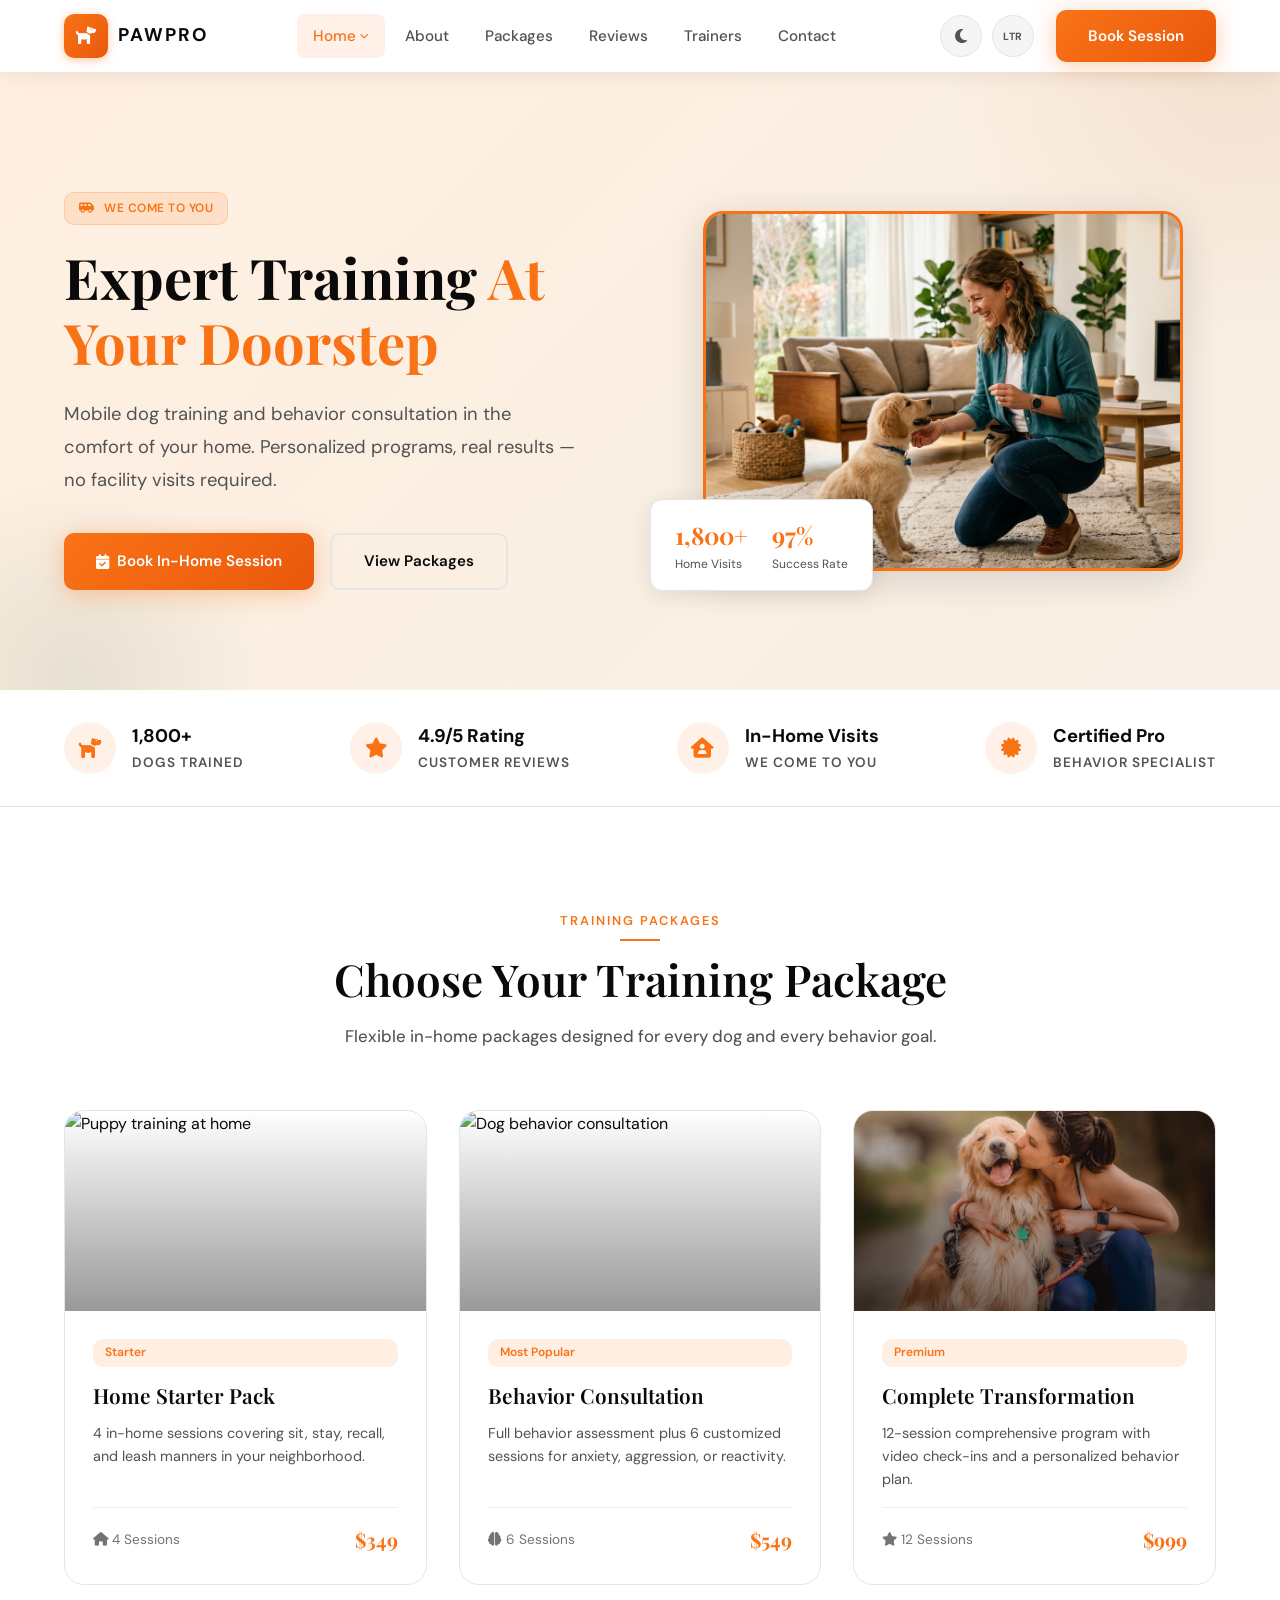
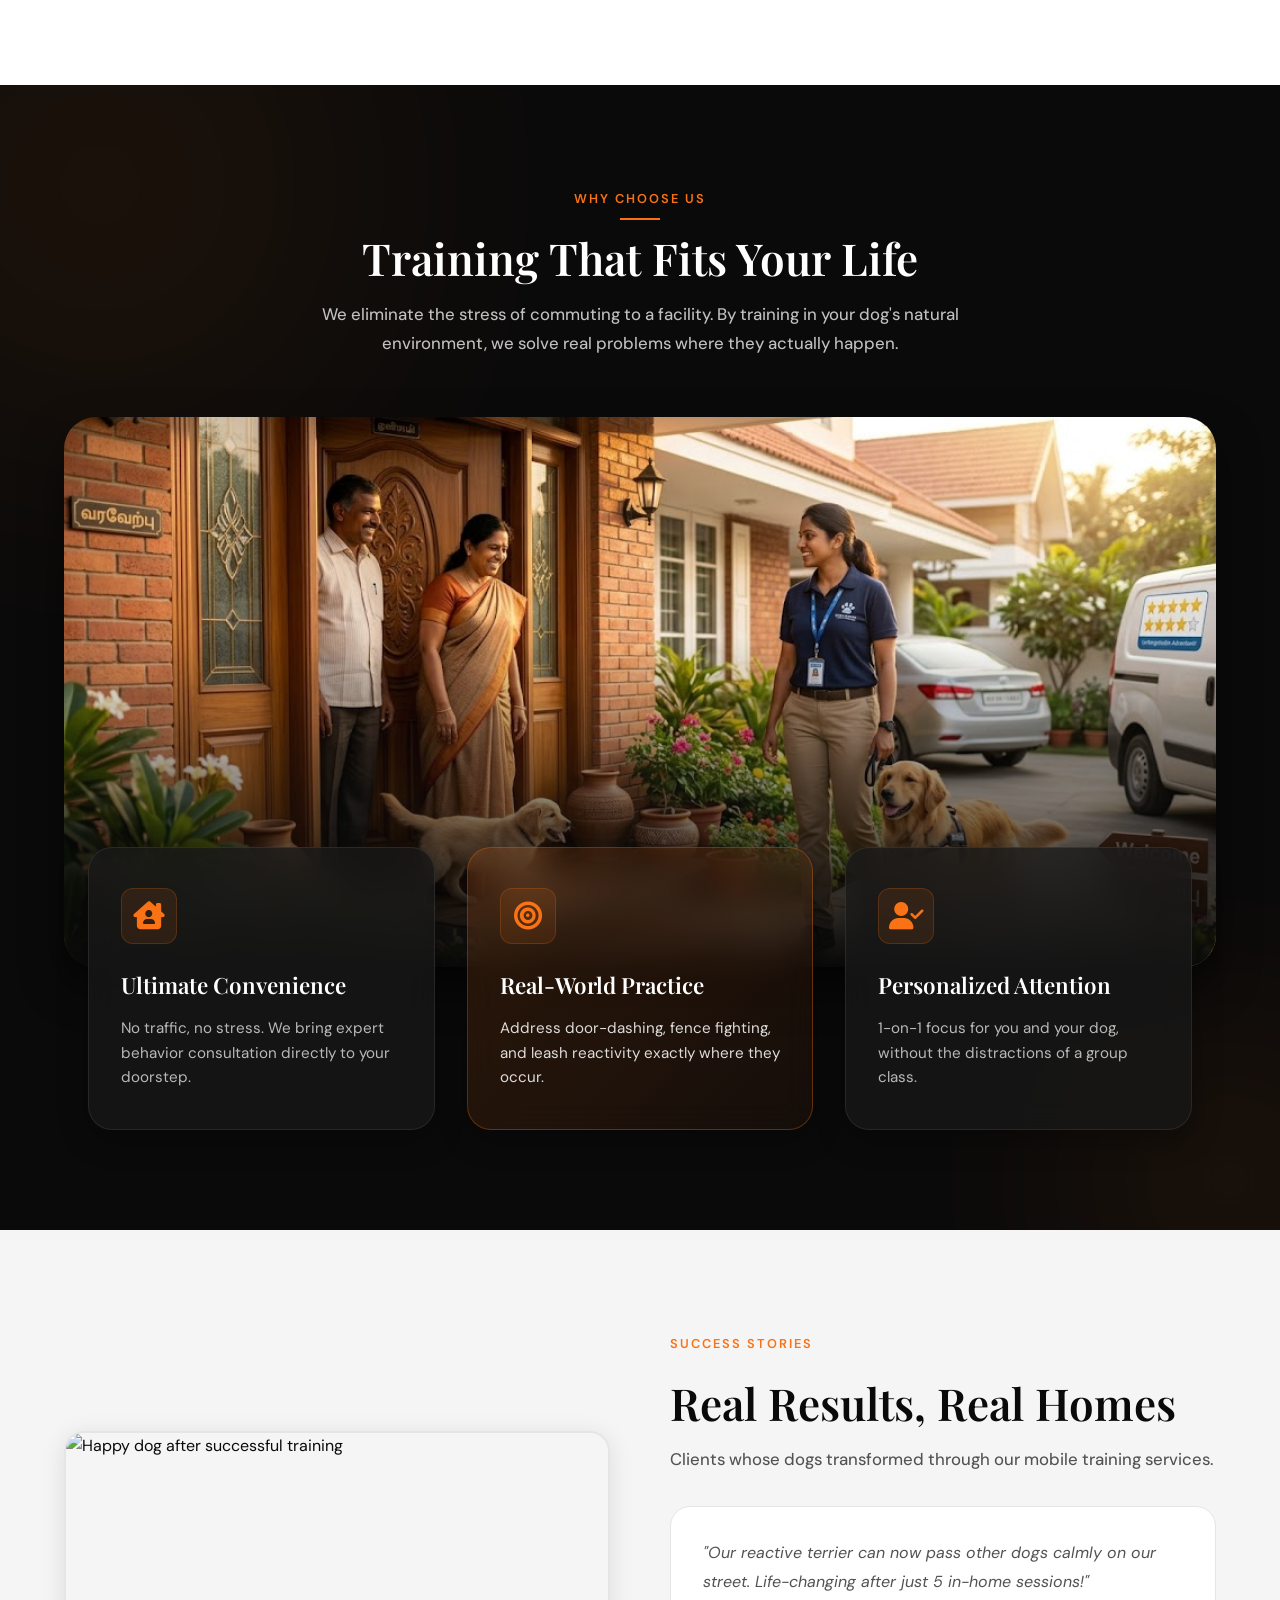
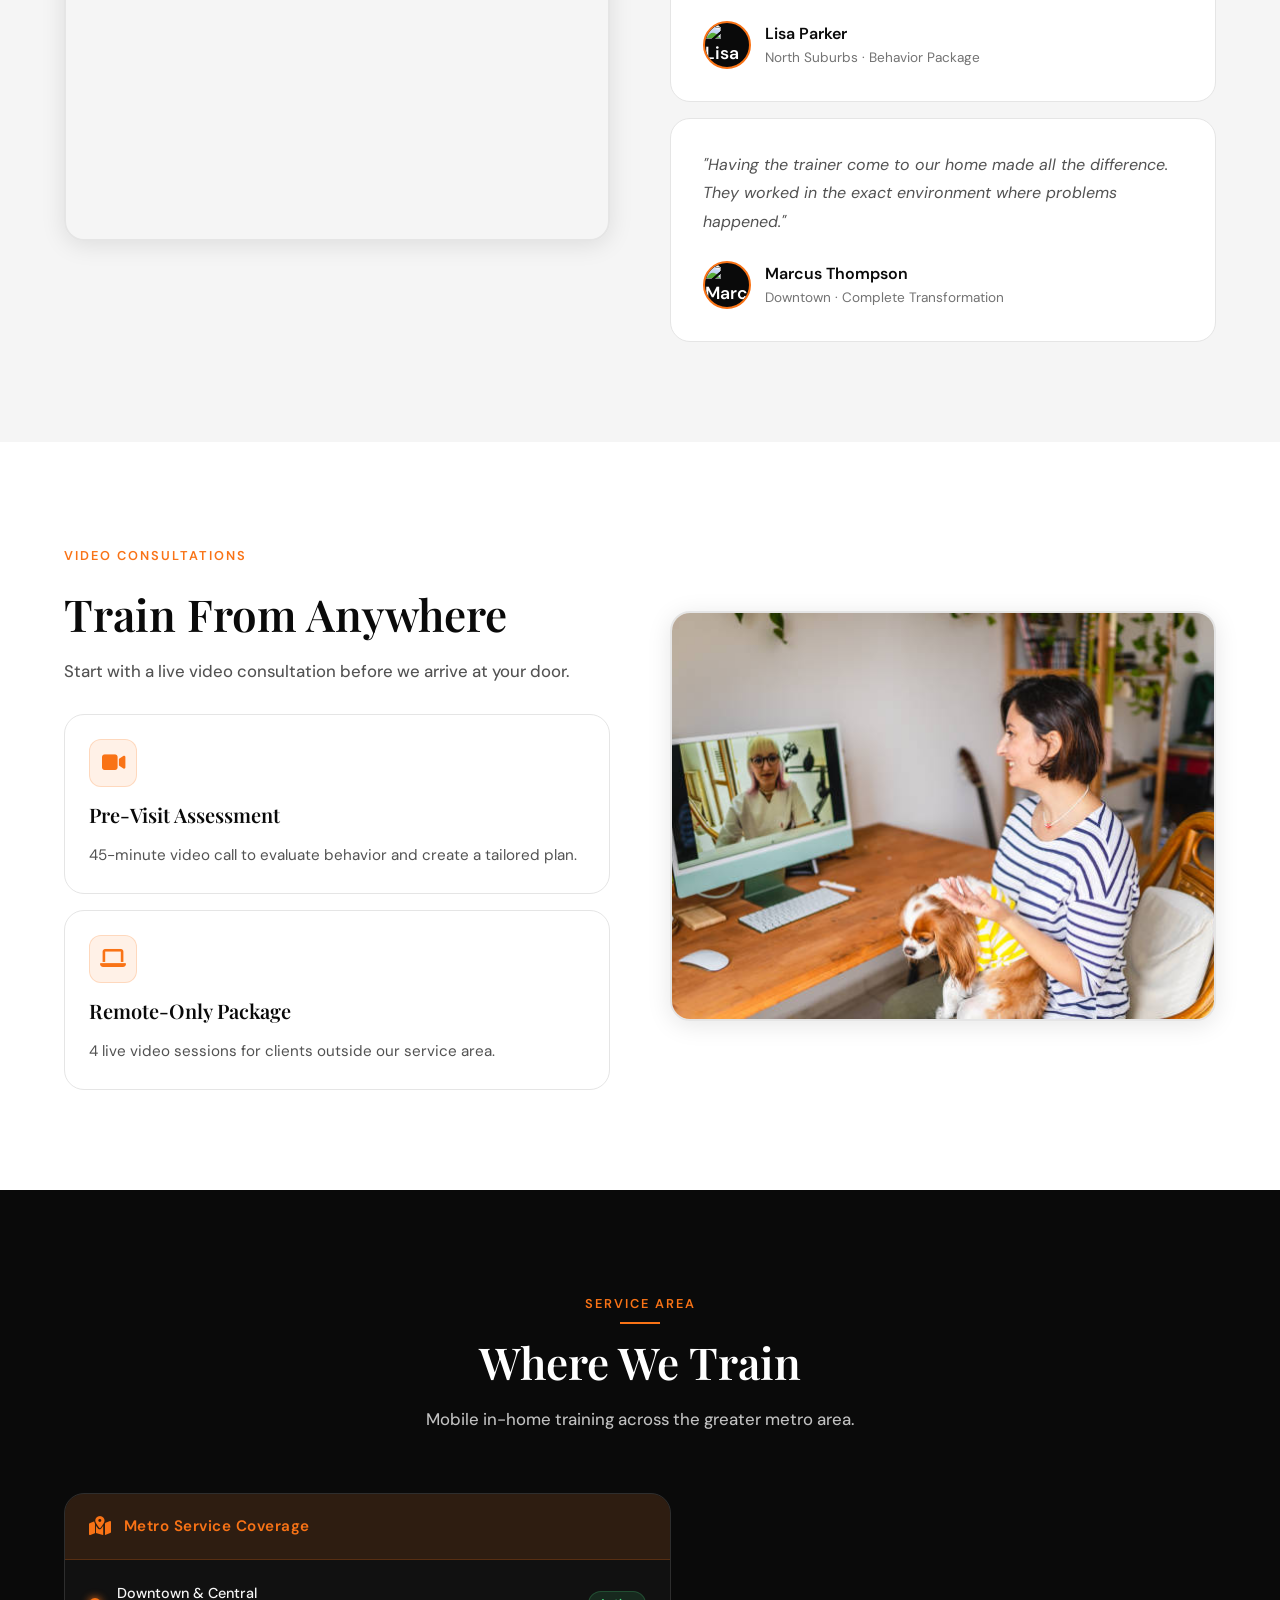
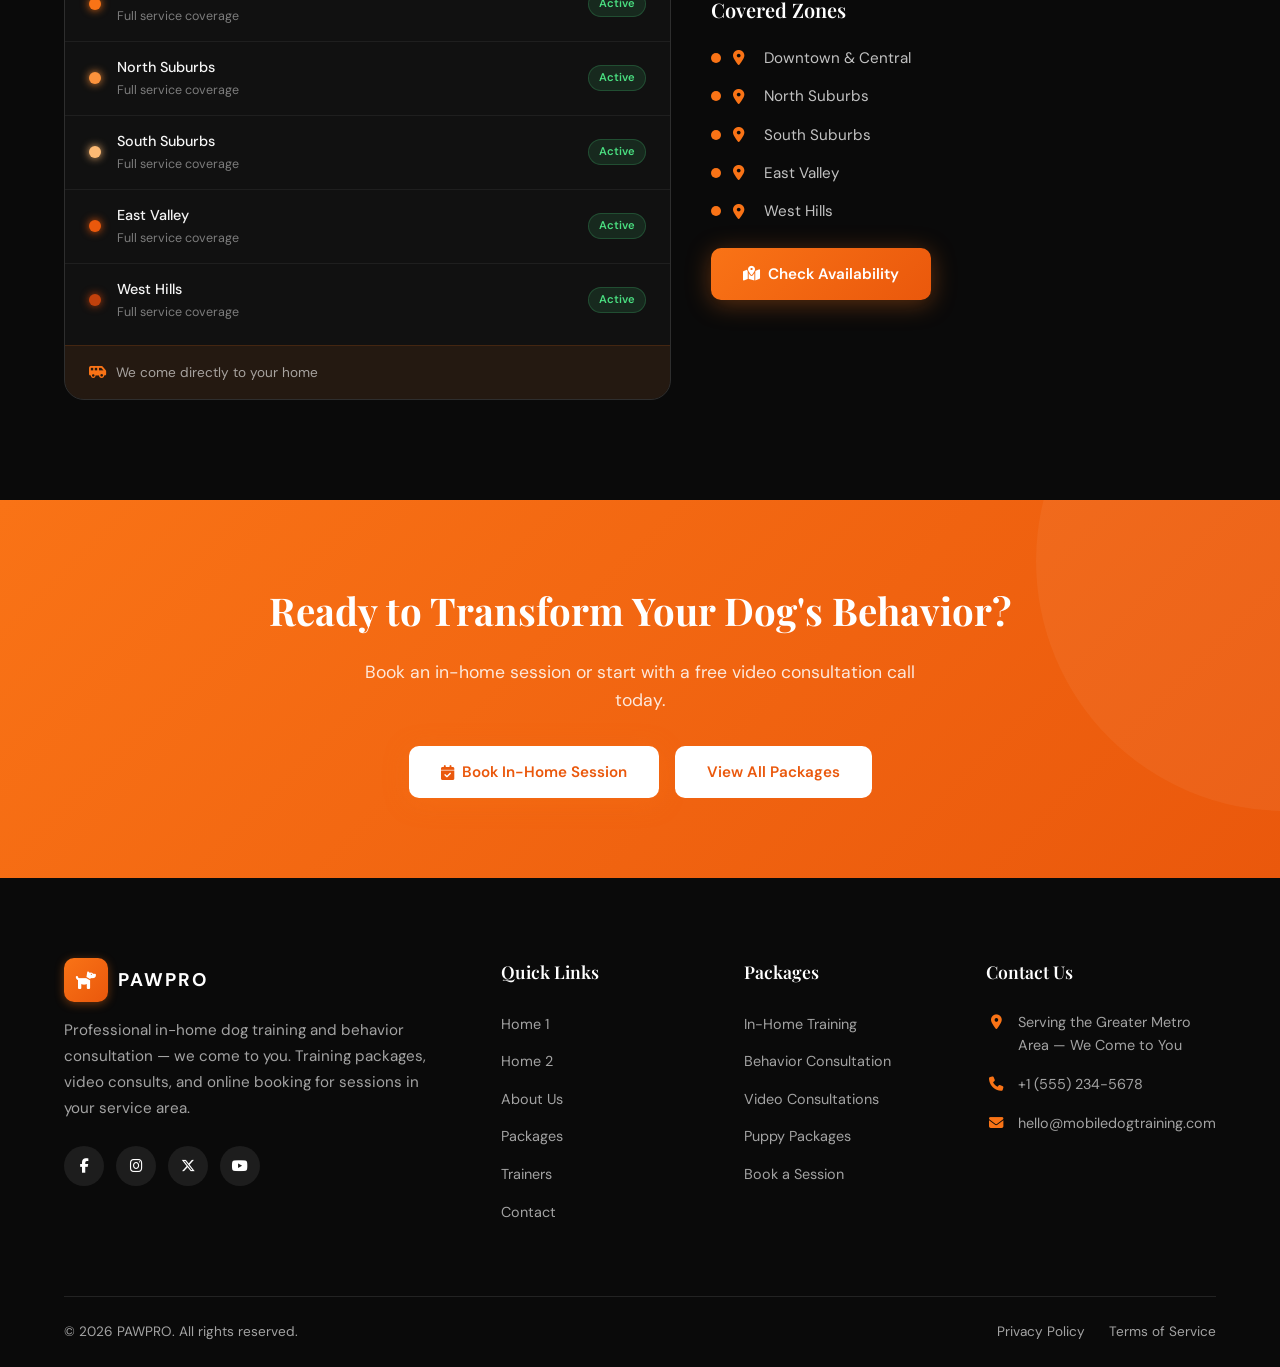
==== commit e27f38c3: "Update layout, add hero image, trust indicators, rename services to packages" ====
--- a/index.html
+++ b/index.html
@@ -1,268 +1,465 @@
-<!DOCTYPE html>
-<html lang="en" dir="ltr">
-<head>
-  <meta charset="UTF-8">
-  <meta name="viewport" content="width=device-width, initial-scale=1.0">
-  <title>Home 1 - Mobile Dog Training & Behavior Consultation</title>
-  <link rel="icon" type="image/svg+xml" href="favicon.svg">
-  <link rel="preconnect" href="https://fonts.googleapis.com">
-  <link rel="preconnect" href="https://fonts.gstatic.com" crossorigin>
-  <link href="https://fonts.googleapis.com/css2?family=DM+Sans:ital,opsz,wght@0,9..40,300;0,9..40,400;0,9..40,500;0,9..40,600;0,9..40,700&family=Playfair+Display:wght@400;600;700&display=swap" rel="stylesheet">
-  <link rel="stylesheet" href="https://cdnjs.cloudflare.com/ajax/libs/font-awesome/6.5.1/css/all.min.css">
-  <link rel="stylesheet" href="css/variables.css">
-  <link rel="stylesheet" href="css/layout.css">
-  <link rel="stylesheet" href="css/components.css">
-  <link rel="stylesheet" href="css/pages.css">
-  <link rel="stylesheet" href="css/animations.css">
-</head>
-<body>
-
-  <header class="site-header" id="site-header"></header>
-
-  <main>
-    <!-- Section 1: Hero -->
-    <section class="section-accent hero" id="hero">
-      <div class="hero-bg"></div>
-      <div class="container">
-        <div class="hero-content">
-          <div class="hero-text">
-            <span class="badge"><i class="fa-solid fa-van-shuttle"></i> We Come to You</span>
-            <h1 class="hero-title">Expert Training <span>At Your Doorstep</span></h1>
-            <p class="hero-description">Mobile dog training and behavior consultation in the comfort of your home. Personalized programs, real results — no facility visits required.</p>
-            <div class="hero-buttons">
-              <a href="#booking" class="btn btn-primary"><i class="fa-solid fa-calendar-check"></i> Book In-Home Session</a>
-              <a href="services.html" class="btn btn-secondary">View Packages</a>
-            </div>
-          </div>
-          <div class="hero-visual">
-            <div class="hero-image-placeholder img-float">
-              <img src="https://images.unsplash.com/photo-1587300003388-59208cc962cb?w=900&q=80" alt="Professional dog trainer working with a dog at home">
-            </div>
-            <div class="hero-stats-inline">
-              <div class="hero-stat-mini">
-                <div class="number">1,800+</div>
-                <div class="label">Home Visits</div>
-              </div>
-              <div class="hero-stat-mini">
-                <div class="number">97%</div>
-                <div class="label">Success Rate</div>
-              </div>
-            </div>
-          </div>
-        </div>
-      </div>
-    </section>
-
-    <!-- Section 2: Training Packages -->
-    <section class="section" id="packages">
-      <div class="container">
-        <div class="section-header animate-item">
-          <span class="section-label">Training Packages</span>
-          <h2 class="section-title">Choose Your Training Package</h2>
-          <p class="section-subtitle">Flexible in-home packages designed for every dog and every behavior goal.</p>
-        </div>
-        <div class="grid-3 packages-grid">
-          <div class="program-card animate-item" data-delay="1">
-            <div class="program-image">
-              <img src="https://images.unsplash.com/photo-1601758228041-f3b2795255f1?w=600&q=80" alt="Puppy training at home">
-            </div>
-            <div class="program-body">
-              <span class="program-tag">Starter</span>
-              <h3 class="program-title">Home Starter Pack</h3>
-              <p class="program-desc">4 in-home sessions covering sit, stay, recall, and leash manners in your neighborhood.</p>
-              <div class="program-meta">
-                <span><i class="fa-solid fa-house"></i> 4 Sessions</span>
-                <span class="program-price">$349</span>
-              </div>
-            </div>
-          </div>
-          <div class="program-card animate-item" data-delay="2">
-            <div class="program-image">
-              <img src="https://images.unsplash.com/photo-1548199973-03cce0bbc87b?w=600&q=80" alt="Dog behavior consultation">
-            </div>
-            <div class="program-body">
-              <span class="program-tag">Most Popular</span>
-              <h3 class="program-title">Behavior Consultation</h3>
-              <p class="program-desc">Full behavior assessment plus 6 customized sessions for anxiety, aggression, or reactivity.</p>
-              <div class="program-meta">
-                <span><i class="fa-solid fa-brain"></i> 6 Sessions</span>
-                <span class="program-price">$549</span>
-              </div>
-            </div>
-          </div>
-          <div class="program-card animate-item" data-delay="3">
-            <div class="program-image">
-              <img src="d16.avif" alt="Complete dog training program">
-            </div>
-            <div class="program-body">
-              <span class="program-tag">Premium</span>
-              <h3 class="program-title">Complete Transformation</h3>
-              <p class="program-desc">12-session comprehensive program with video check-ins and a personalized behavior plan.</p>
-              <div class="program-meta">
-                <span><i class="fa-solid fa-star"></i> 12 Sessions</span>
-                <span class="program-price">$999</span>
-              </div>
-            </div>
-          </div>
-        </div>
-      </div>
-    </section>
-
-    <!-- Section 3: Client Success Stories -->
-    <section class="section section-alt" id="success-stories">
-      <div class="container">
-        <div class="hero-content">
-          <div class="section-img-wrap animate-item animate-left">
-            <img class="section-img" src="https://images.unsplash.com/photo-1530281700549-e82e7bf110d6?w=900&q=80" alt="Happy dog after successful training">
-          </div>
-          <div class="animate-item animate-right">
-            <span class="section-label">Success Stories</span>
-            <h2 class="section-title" style="text-align:left;">Real Results, Real Homes</h2>
-            <p class="section-subtitle" style="text-align:left;margin-bottom:32px;">Clients whose dogs transformed through our mobile training services.</p>
-            <div class="testimonial-card" style="margin-bottom:16px;">
-              <p class="testimonial-text">"Our reactive terrier can now pass other dogs calmly on our street. Life-changing after just 5 in-home sessions!"</p>
-              <div class="testimonial-author">
-                <div class="author-avatar"><img src="https://images.unsplash.com/photo-1494790108377-be9c29b29330?w=100&q=80" alt="Lisa Parker" style="width:100%;height:100%;object-fit:cover;border-radius:50%;"></div>
-                <div>
-                  <div class="author-name">Lisa Parker</div>
-                  <div class="author-role">North Suburbs · Behavior Package</div>
-                </div>
-              </div>
-            </div>
-            <div class="testimonial-card">
-              <p class="testimonial-text">"Having the trainer come to our home made all the difference. They worked in the exact environment where problems happened."</p>
-              <div class="testimonial-author">
-                <div class="author-avatar"><img src="https://images.unsplash.com/photo-1507003211169-0a1dd7228f2d?w=100&q=80" alt="Marcus Thompson" style="width:100%;height:100%;object-fit:cover;border-radius:50%;"></div>
-                <div>
-                  <div class="author-name">Marcus Thompson</div>
-                  <div class="author-role">Downtown · Complete Transformation</div>
-                </div>
-              </div>
-            </div>
-          </div>
-        </div>
-      </div>
-    </section>
-
-    <!-- Section 4: Video Consultation -->
-    <section class="section" id="video-consult">
-      <div class="container">
-        <div class="hero-content">
-          <div class="animate-item animate-left">
-            <span class="section-label">Video Consultations</span>
-            <h2 class="section-title" style="text-align:left;">Train From Anywhere</h2>
-            <p class="section-subtitle" style="text-align:left;margin-bottom:28px;">Start with a live video consultation before we arrive at your door.</p>
-            <div class="card" style="margin-bottom:16px;padding:24px;">
-              <div class="card-icon" style="width:48px;height:48px;margin-bottom:12px;"><i class="fa-solid fa-video"></i></div>
-              <h3 class="card-title">Pre-Visit Assessment</h3>
-              <p class="card-text">45-minute video call to evaluate behavior and create a tailored plan.</p>
-            </div>
-            <div class="card" style="padding:24px;">
-              <div class="card-icon" style="width:48px;height:48px;margin-bottom:12px;"><i class="fa-solid fa-laptop"></i></div>
-              <h3 class="card-title">Remote-Only Package</h3>
-              <p class="card-text">4 live video sessions for clients outside our service area.</p>
-            </div>
-          </div>
-          <div class="section-img-wrap animate-item animate-right img-float">
-            <img class="section-img" src="vr1.jpg" alt="Dog owner on video call with trainer">
-          </div>
-        </div>
-      </div>
-    </section>    <!-- Section 5: Service Area -->
-    <section class="section section-dark" id="service-area">
-      <div class="container">
-        <div class="section-header animate-item">
-          <span class="section-label">Service Area</span>
-          <h2 class="section-title">Where We Train</h2>
-          <p class="section-subtitle">Mobile in-home training across the greater metro area.</p>
-        </div>
-        <div class="service-area-layout">
-          <div class="service-zones-visual animate-item animate-left">
-            <div class="zone-map-card">
-              <div class="zone-map-header">
-                <i class="fa-solid fa-map-location-dot"></i>
-                <span>Metro Service Coverage</span>
-              </div>
-              <div class="zone-districts">
-                <div class="zone-district-item" style="--zone-color:#f97316">
-                  <div class="zone-district-dot"></div>
-                  <div class="zone-district-info">
-                    <div class="zone-district-name">Downtown &amp; Central</div>
-                    <div class="zone-district-sub">Full service coverage</div>
-                  </div>
-                  <span class="zone-district-badge">Active</span>
-                </div>
-                <div class="zone-district-item" style="--zone-color:#fb923c">
-                  <div class="zone-district-dot"></div>
-                  <div class="zone-district-info">
-                    <div class="zone-district-name">North Suburbs</div>
-                    <div class="zone-district-sub">Full service coverage</div>
-                  </div>
-                  <span class="zone-district-badge">Active</span>
-                </div>
-                <div class="zone-district-item" style="--zone-color:#fdba74">
-                  <div class="zone-district-dot"></div>
-                  <div class="zone-district-info">
-                    <div class="zone-district-name">South Suburbs</div>
-                    <div class="zone-district-sub">Full service coverage</div>
-                  </div>
-                  <span class="zone-district-badge">Active</span>
-                </div>
-                <div class="zone-district-item" style="--zone-color:#ea580c">
-                  <div class="zone-district-dot"></div>
-                  <div class="zone-district-info">
-                    <div class="zone-district-name">East Valley</div>
-                    <div class="zone-district-sub">Full service coverage</div>
-                  </div>
-                  <span class="zone-district-badge">Active</span>
-                </div>
-                <div class="zone-district-item" style="--zone-color:#c2410c">
-                  <div class="zone-district-dot"></div>
-                  <div class="zone-district-info">
-                    <div class="zone-district-name">West Hills</div>
-                    <div class="zone-district-sub">Full service coverage</div>
-                  </div>
-                  <span class="zone-district-badge">Active</span>
-                </div>
-              </div>
-              <div class="zone-map-footer">
-                <i class="fa-solid fa-van-shuttle"></i>
-                <span>We come directly to your home</span>
-              </div>
-            </div>
-          </div>
-          <div class="service-zones animate-item animate-right">
-            <h3 class="card-title" style="margin-bottom:20px;color:#fff;">Covered Zones</h3>
-            <ul class="zone-list">
-              <li class="zone-item"><span class="zone-dot"></span><i class="fa-solid fa-location-dot" style="color:var(--color-primary);margin-right:8px;"></i> Downtown &amp; Central</li>
-              <li class="zone-item"><span class="zone-dot"></span><i class="fa-solid fa-location-dot" style="color:var(--color-primary);margin-right:8px;"></i> North Suburbs</li>
-              <li class="zone-item"><span class="zone-dot"></span><i class="fa-solid fa-location-dot" style="color:var(--color-primary);margin-right:8px;"></i> South Suburbs</li>
-              <li class="zone-item"><span class="zone-dot"></span><i class="fa-solid fa-location-dot" style="color:var(--color-primary);margin-right:8px;"></i> East Valley</li>
-              <li class="zone-item"><span class="zone-dot"></span><i class="fa-solid fa-location-dot" style="color:var(--color-primary);margin-right:8px;"></i> West Hills</li>
-            </ul>
-            <a href="contact.html" class="btn btn-primary" style="margin-top:24px;"><i class="fa-solid fa-map-location-dot"></i> Check Availability</a>
-          </div>
-        </div>
-      </div>
-    </section>    <!-- Section 6: CTA -->
-    <section class="cta-section" id="cta">
-      <div class="container">
-        <h2 class="cta-title animate-item">Ready to Transform Your Dog's Behavior?</h2>
-        <p class="cta-text animate-item">Book an in-home session or start with a free video consultation call today.</p>
-        <div style="display:flex;gap:16px;justify-content:center;flex-wrap:wrap;" class="animate-item">
-          <a href="contact.html#booking" class="btn btn-primary"><i class="fa-solid fa-calendar-check"></i> Book In-Home Session</a>
-          <a href="services.html" class="btn" style="background:#fff;color:var(--color-primary-dark);">View All Services</a>
-        </div>
-      </div>
-    </section>
-  </main>
-
-  <footer class="site-footer" id="site-footer"></footer>
-
-  <script src="js/config.js"></script>
-  <script src="js/theme.js"></script>
-  <script src="js/rtl.js"></script>
-  <script src="js/main.js"></script>
-  <script src="js/animations.js"></script>
-</body>
-</html>
+<!DOCTYPE html>
+<html lang="en" dir="ltr">
+
+<head>
+  <meta charset="UTF-8">
+  <meta name="viewport" content="width=device-width, initial-scale=1.0">
+  <title>Home 1 - Mobile Dog Training & Behavior Consultation</title>
+  <link rel="icon" type="image/svg+xml" href="favicon.svg">
+  <link rel="preconnect" href="https://fonts.googleapis.com">
+  <link rel="preconnect" href="https://fonts.gstatic.com" crossorigin>
+  <link
+    href="https://fonts.googleapis.com/css2?family=DM+Sans:ital,opsz,wght@0,9..40,300;0,9..40,400;0,9..40,500;0,9..40,600;0,9..40,700&family=Playfair+Display:wght@400;600;700&display=swap"
+    rel="stylesheet">
+  <link rel="stylesheet" href="https://cdnjs.cloudflare.com/ajax/libs/font-awesome/6.5.1/css/all.min.css">
+  <link rel="stylesheet" href="css/variables.css">
+  <link rel="stylesheet" href="css/layout.css">
+  <link rel="stylesheet" href="css/components.css">
+  <link rel="stylesheet" href="css/pages.css">
+  <link rel="stylesheet" href="css/animations.css">
+</head>
+
+<body>
+
+  <header class="site-header" id="site-header"></header>
+
+  <main>
+    <!-- Section 1: Hero -->
+    <section class="section-accent hero" id="hero">
+      <div class="hero-bg"></div>
+      <div class="container">
+        <div class="hero-content">
+          <div class="hero-text">
+            <span class="badge"><i class="fa-solid fa-van-shuttle"></i> We Come to You</span>
+            <h1 class="hero-title">Expert Training <span>At Your Doorstep</span></h1>
+            <p class="hero-description">Mobile dog training and behavior consultation in the comfort of your home.
+              Personalized programs, real results — no facility visits required.</p>
+            <div class="hero-buttons">
+              <a href="#booking" class="btn btn-primary"><i class="fa-solid fa-calendar-check"></i> Book In-Home
+                Session</a>
+              <a href="packages.html" class="btn btn-secondary">View Packages</a>
+            </div>
+          </div>
+          <div class="hero-visual">
+            <div class="hero-image-placeholder img-float">
+              <img src="index_hero.png"
+                alt="Professional dog trainer working with a dog at home">
+            </div>
+            <div class="hero-stats-inline">
+              <div class="hero-stat-mini">
+                <div class="number">1,800+</div>
+                <div class="label">Home Visits</div>
+              </div>
+              <div class="hero-stat-mini">
+                <div class="number">97%</div>
+                <div class="label">Success Rate</div>
+              </div>
+            </div>
+          </div>
+        </div>
+      </div>
+    </section>
+
+    <!-- Trust Indicators -->
+    <div class="trust-banner animate-item" style="background: var(--color-surface); border-bottom: 1px solid var(--color-border); padding: 32px 0;">
+      <div class="container">
+        <div style="display: flex; flex-wrap: wrap; justify-content: space-between; align-items: center; gap: 24px;">
+          
+          <div style="display: flex; align-items: center; gap: 16px;">
+            <div style="width: 52px; height: 52px; border-radius: 50%; background: rgba(249,115,22,0.1); color: var(--color-primary); display: flex; align-items: center; justify-content: center; font-size: 1.25rem;">
+              <i class="fa-solid fa-dog"></i>
+            </div>
+            <div>
+              <div style="font-weight: 700; font-size: 1.15rem; color: var(--color-text);">1,800+</div>
+              <div style="font-size: 0.85rem; color: var(--color-text-muted); text-transform: uppercase; letter-spacing: 1px; font-weight: 600;">Dogs Trained</div>
+            </div>
+          </div>
+
+          <div style="display: flex; align-items: center; gap: 16px;">
+            <div style="width: 52px; height: 52px; border-radius: 50%; background: rgba(249,115,22,0.1); color: var(--color-primary); display: flex; align-items: center; justify-content: center; font-size: 1.25rem;">
+              <i class="fa-solid fa-star"></i>
+            </div>
+            <div>
+              <div style="font-weight: 700; font-size: 1.15rem; color: var(--color-text);">4.9/5 Rating</div>
+              <div style="font-size: 0.85rem; color: var(--color-text-muted); text-transform: uppercase; letter-spacing: 1px; font-weight: 600;">Customer Reviews</div>
+            </div>
+          </div>
+
+          <div style="display: flex; align-items: center; gap: 16px;">
+            <div style="width: 52px; height: 52px; border-radius: 50%; background: rgba(249,115,22,0.1); color: var(--color-primary); display: flex; align-items: center; justify-content: center; font-size: 1.25rem;">
+              <i class="fa-solid fa-house-user"></i>
+            </div>
+            <div>
+              <div style="font-weight: 700; font-size: 1.15rem; color: var(--color-text);">In-Home Visits</div>
+              <div style="font-size: 0.85rem; color: var(--color-text-muted); text-transform: uppercase; letter-spacing: 1px; font-weight: 600;">We Come To You</div>
+            </div>
+          </div>
+
+          <div style="display: flex; align-items: center; gap: 16px;">
+            <div style="width: 52px; height: 52px; border-radius: 50%; background: rgba(249,115,22,0.1); color: var(--color-primary); display: flex; align-items: center; justify-content: center; font-size: 1.25rem;">
+              <i class="fa-solid fa-certificate"></i>
+            </div>
+            <div>
+              <div style="font-weight: 700; font-size: 1.15rem; color: var(--color-text);">Certified Pro</div>
+              <div style="font-size: 0.85rem; color: var(--color-text-muted); text-transform: uppercase; letter-spacing: 1px; font-weight: 600;">Behavior Specialist</div>
+            </div>
+          </div>
+
+        </div>
+      </div>
+    </div>
+
+    <!-- Section 2: Training Packages -->
+    <section class="section" id="packages">
+      <div class="container">
+        <div class="section-header animate-item">
+          <span class="section-label">Training Packages</span>
+          <h2 class="section-title">Choose Your Training Package</h2>
+          <p class="section-subtitle">Flexible in-home packages designed for every dog and every behavior goal.</p>
+        </div>
+        <div class="grid-3 packages-grid">
+          <div class="program-card animate-item" data-delay="1">
+            <div class="program-image">
+              <img src="https://images.unsplash.com/photo-1601758228041-f3b2795255f1?w=600&q=80"
+                alt="Puppy training at home">
+            </div>
+            <div class="program-body">
+              <span class="program-tag">Starter</span>
+              <h3 class="program-title">Home Starter Pack</h3>
+              <p class="program-desc">4 in-home sessions covering sit, stay, recall, and leash manners in your
+                neighborhood.</p>
+              <div class="program-meta">
+                <span><i class="fa-solid fa-house"></i> 4 Sessions</span>
+                <span class="program-price">$349</span>
+              </div>
+            </div>
+          </div>
+          <div class="program-card animate-item" data-delay="2">
+            <div class="program-image">
+              <img src="https://images.unsplash.com/photo-1548199973-03cce0bbc87b?w=600&q=80"
+                alt="Dog behavior consultation">
+            </div>
+            <div class="program-body">
+              <span class="program-tag">Most Popular</span>
+              <h3 class="program-title">Behavior Consultation</h3>
+              <p class="program-desc">Full behavior assessment plus 6 customized sessions for anxiety, aggression, or
+                reactivity.</p>
+              <div class="program-meta">
+                <span><i class="fa-solid fa-brain"></i> 6 Sessions</span>
+                <span class="program-price">$549</span>
+              </div>
+            </div>
+          </div>
+          <div class="program-card animate-item" data-delay="3">
+            <div class="program-image">
+              <img src="d16.avif" alt="Complete dog training program">
+            </div>
+            <div class="program-body">
+              <span class="program-tag">Premium</span>
+              <h3 class="program-title">Complete Transformation</h3>
+              <p class="program-desc">12-session comprehensive program with video check-ins and a personalized behavior
+                plan.</p>
+              <div class="program-meta">
+                <span><i class="fa-solid fa-star"></i> 12 Sessions</span>
+                <span class="program-price">$999</span>
+              </div>
+            </div>
+          </div>
+        </div>
+      </div>
+    </section>
+    <!-- Why Choose Us -->
+    <section class="section section-dark" id="why-choose-us" style="position:relative; overflow:hidden;">
+      <!-- Decorative background blur -->
+      <div style="position:absolute; top: -100px; left: -100px; width: 400px; height: 400px; background: var(--color-primary); filter: blur(150px); opacity: 0.15; border-radius: 50%; pointer-events: none;"></div>
+      <div style="position:absolute; bottom: -100px; right: -100px; width: 300px; height: 300px; background: var(--color-primary); filter: blur(120px); opacity: 0.1; border-radius: 50%; pointer-events: none;"></div>
+
+      <div class="container" style="position:relative; z-index:1;">
+        <div class="section-header animate-item">
+          <span class="section-label">Why Choose Us</span>
+          <h2 class="section-title">Training That Fits Your Life</h2>
+          <p class="section-subtitle">We eliminate the stress of commuting to a facility. By training in your dog's natural environment, we solve real problems where they actually happen.</p>
+        </div>
+
+        <style>
+          .bento-banner {
+            position: relative;
+            margin-top: 40px;
+          }
+          .bento-image-wrap {
+            width: 100%;
+            height: 550px;
+            border-radius: 32px;
+            overflow: hidden;
+            position: relative;
+            box-shadow: 0 20px 40px rgba(0,0,0,0.5);
+          }
+          .bento-image-wrap::after {
+            content: '';
+            position: absolute;
+            inset: 0;
+            background: linear-gradient(to bottom, rgba(10,10,10,0) 40%, #0a0a0a 100%);
+            pointer-events: none;
+          }
+          .bento-image-wrap img {
+            width: 100%;
+            height: 100%;
+            object-fit: cover;
+            object-position: center;
+          }
+          
+          .bento-cards-grid {
+            display: grid;
+            grid-template-columns: repeat(3, 1fr);
+            gap: 32px;
+            position: relative;
+            z-index: 2;
+            margin-top: -120px;
+            padding: 0 24px;
+          }
+          
+          .bento-card {
+            background: rgba(25, 25, 25, 0.75);
+            border: 1px solid rgba(255,255,255,0.08);
+            backdrop-filter: blur(16px);
+            padding: 40px 32px;
+            border-radius: 24px;
+            transition: transform var(--transition-normal), border-color var(--transition-normal);
+            box-shadow: 0 10px 30px rgba(0,0,0,0.3);
+            height: 100%;
+          }
+          .bento-card:hover {
+            transform: translateY(-8px);
+            border-color: rgba(249,115,22,0.5);
+          }
+          .bento-card.highlight {
+            background: linear-gradient(135deg, rgba(249,115,22,0.15), rgba(234,88,12,0.05));
+            border: 1px solid rgba(249,115,22,0.3);
+          }
+
+          @media (max-width: 992px) {
+            .bento-cards-grid {
+              grid-template-columns: 1fr;
+              margin-top: -80px;
+              gap: 24px;
+              padding: 0;
+            }
+            .bento-image-wrap {
+              height: 400px;
+            }
+          }
+        </style>
+
+        <div class="bento-banner animate-item" data-delay="1">
+          <!-- Wide Banner Image -->
+          <div class="bento-image-wrap">
+            <img src="why_choose_us.jpeg" alt="Dog trainer arriving at home">
+          </div>
+          
+          <!-- Overlapping Cards -->
+          <div class="bento-cards-grid">
+            
+            <!-- Card 1 -->
+            <div class="bento-card animate-item" data-delay="2">
+              <div class="card-icon" style="margin-bottom:24px;color:var(--color-primary);font-size:28px;"><i class="fa-solid fa-house-chimney-user"></i></div>
+              <h3 class="card-title" style="margin-bottom:12px; font-size:1.4rem;">Ultimate Convenience</h3>
+              <p class="card-text" style="color:rgba(255,255,255,0.7);line-height:1.6;">No traffic, no stress. We bring expert behavior consultation directly to your doorstep.</p>
+            </div>
+            
+            <!-- Card 2 -->
+            <div class="bento-card highlight animate-item" data-delay="3">
+              <div class="card-icon" style="margin-bottom:24px;color:var(--color-primary);font-size:28px;"><i class="fa-solid fa-bullseye"></i></div>
+              <h3 class="card-title" style="margin-bottom:12px; font-size:1.4rem; color:#fff;">Real-World Practice</h3>
+              <p class="card-text" style="color:rgba(255,255,255,0.85);line-height:1.6;">Address door-dashing, fence fighting, and leash reactivity exactly where they occur.</p>
+            </div>
+            
+            <!-- Card 3 -->
+            <div class="bento-card animate-item" data-delay="4">
+              <div class="card-icon" style="margin-bottom:24px;color:var(--color-primary);font-size:28px;"><i class="fa-solid fa-user-check"></i></div>
+              <h3 class="card-title" style="margin-bottom:12px; font-size:1.4rem;">Personalized Attention</h3>
+              <p class="card-text" style="color:rgba(255,255,255,0.7);line-height:1.6;">1-on-1 focus for you and your dog, without the distractions of a group class.</p>
+            </div>
+
+          </div>
+        </div>
+      </div>
+    </section>
+
+    <!-- Section 3: Client Success Stories -->
+    <section class="section section-alt" id="success-stories">
+      <div class="container">
+        <div class="hero-content">
+          <div class="section-img-wrap animate-item animate-left">
+            <img class="section-img" src="https://images.unsplash.com/photo-1530281700549-e82e7bf110d6?w=900&q=80"
+              alt="Happy dog after successful training">
+          </div>
+          <div class="animate-item animate-right">
+            <span class="section-label">Success Stories</span>
+            <h2 class="section-title" style="text-align:left;">Real Results, Real Homes</h2>
+            <p class="section-subtitle" style="text-align:left;margin-bottom:32px;">Clients whose dogs transformed
+              through our mobile training services.</p>
+            <div class="testimonial-card" style="margin-bottom:16px;">
+              <p class="testimonial-text">"Our reactive terrier can now pass other dogs calmly on our street.
+                Life-changing after just 5 in-home sessions!"</p>
+              <div class="testimonial-author">
+                <div class="author-avatar"><img
+                    src="https://images.unsplash.com/photo-1494790108377-be9c29b29330?w=100&q=80" alt="Lisa Parker"
+                    style="width:100%;height:100%;object-fit:cover;border-radius:50%;"></div>
+                <div>
+                  <div class="author-name">Lisa Parker</div>
+                  <div class="author-role">North Suburbs · Behavior Package</div>
+                </div>
+              </div>
+            </div>
+            <div class="testimonial-card">
+              <p class="testimonial-text">"Having the trainer come to our home made all the difference. They worked in
+                the exact environment where problems happened."</p>
+              <div class="testimonial-author">
+                <div class="author-avatar"><img
+                    src="https://images.unsplash.com/photo-1507003211169-0a1dd7228f2d?w=100&q=80" alt="Marcus Thompson"
+                    style="width:100%;height:100%;object-fit:cover;border-radius:50%;"></div>
+                <div>
+                  <div class="author-name">Marcus Thompson</div>
+                  <div class="author-role">Downtown · Complete Transformation</div>
+                </div>
+              </div>
+            </div>
+          </div>
+        </div>
+      </div>
+    </section>
+
+    <!-- Section 4: Video Consultation -->
+    <section class="section" id="video-consult">
+      <div class="container">
+        <div class="hero-content">
+          <div class="animate-item animate-left">
+            <span class="section-label">Video Consultations</span>
+            <h2 class="section-title" style="text-align:left;">Train From Anywhere</h2>
+            <p class="section-subtitle" style="text-align:left;margin-bottom:28px;">Start with a live video consultation
+              before we arrive at your door.</p>
+            <div class="card" style="margin-bottom:16px;padding:24px;">
+              <div class="card-icon" style="width:48px;height:48px;margin-bottom:12px;"><i
+                  class="fa-solid fa-video"></i></div>
+              <h3 class="card-title">Pre-Visit Assessment</h3>
+              <p class="card-text">45-minute video call to evaluate behavior and create a tailored plan.</p>
+            </div>
+            <div class="card" style="padding:24px;">
+              <div class="card-icon" style="width:48px;height:48px;margin-bottom:12px;"><i
+                  class="fa-solid fa-laptop"></i></div>
+              <h3 class="card-title">Remote-Only Package</h3>
+              <p class="card-text">4 live video sessions for clients outside our service area.</p>
+            </div>
+          </div>
+          <div class="section-img-wrap animate-item animate-right img-float">
+            <img class="section-img" src="vr1.jpg" alt="Dog owner on video call with trainer">
+          </div>
+        </div>
+      </div>
+    </section> <!-- Section 5: Service Area -->
+    <section class="section section-dark" id="service-area">
+      <div class="container">
+        <div class="section-header animate-item">
+          <span class="section-label">Service Area</span>
+          <h2 class="section-title">Where We Train</h2>
+          <p class="section-subtitle">Mobile in-home training across the greater metro area.</p>
+        </div>
+        <div class="service-area-layout">
+          <div class="service-zones-visual animate-item animate-left">
+            <div class="zone-map-card">
+              <div class="zone-map-header">
+                <i class="fa-solid fa-map-location-dot"></i>
+                <span>Metro Service Coverage</span>
+              </div>
+              <div class="zone-districts">
+                <div class="zone-district-item" style="--zone-color:#f97316">
+                  <div class="zone-district-dot"></div>
+                  <div class="zone-district-info">
+                    <div class="zone-district-name">Downtown &amp; Central</div>
+                    <div class="zone-district-sub">Full service coverage</div>
+                  </div>
+                  <span class="zone-district-badge">Active</span>
+                </div>
+                <div class="zone-district-item" style="--zone-color:#fb923c">
+                  <div class="zone-district-dot"></div>
+                  <div class="zone-district-info">
+                    <div class="zone-district-name">North Suburbs</div>
+                    <div class="zone-district-sub">Full service coverage</div>
+                  </div>
+                  <span class="zone-district-badge">Active</span>
+                </div>
+                <div class="zone-district-item" style="--zone-color:#fdba74">
+                  <div class="zone-district-dot"></div>
+                  <div class="zone-district-info">
+                    <div class="zone-district-name">South Suburbs</div>
+                    <div class="zone-district-sub">Full service coverage</div>
+                  </div>
+                  <span class="zone-district-badge">Active</span>
+                </div>
+                <div class="zone-district-item" style="--zone-color:#ea580c">
+                  <div class="zone-district-dot"></div>
+                  <div class="zone-district-info">
+                    <div class="zone-district-name">East Valley</div>
+                    <div class="zone-district-sub">Full service coverage</div>
+                  </div>
+                  <span class="zone-district-badge">Active</span>
+                </div>
+                <div class="zone-district-item" style="--zone-color:#c2410c">
+                  <div class="zone-district-dot"></div>
+                  <div class="zone-district-info">
+                    <div class="zone-district-name">West Hills</div>
+                    <div class="zone-district-sub">Full service coverage</div>
+                  </div>
+                  <span class="zone-district-badge">Active</span>
+                </div>
+              </div>
+              <div class="zone-map-footer">
+                <i class="fa-solid fa-van-shuttle"></i>
+                <span>We come directly to your home</span>
+              </div>
+            </div>
+          </div>
+          <div class="service-zones animate-item animate-right">
+            <h3 class="card-title" style="margin-bottom:20px;color:#fff;">Covered Zones</h3>
+            <ul class="zone-list">
+              <li class="zone-item"><span class="zone-dot"></span><i class="fa-solid fa-location-dot"
+                  style="color:var(--color-primary);margin-right:8px;"></i> Downtown &amp; Central</li>
+              <li class="zone-item"><span class="zone-dot"></span><i class="fa-solid fa-location-dot"
+                  style="color:var(--color-primary);margin-right:8px;"></i> North Suburbs</li>
+              <li class="zone-item"><span class="zone-dot"></span><i class="fa-solid fa-location-dot"
+                  style="color:var(--color-primary);margin-right:8px;"></i> South Suburbs</li>
+              <li class="zone-item"><span class="zone-dot"></span><i class="fa-solid fa-location-dot"
+                  style="color:var(--color-primary);margin-right:8px;"></i> East Valley</li>
+              <li class="zone-item"><span class="zone-dot"></span><i class="fa-solid fa-location-dot"
+                  style="color:var(--color-primary);margin-right:8px;"></i> West Hills</li>
+            </ul>
+            <a href="contact.html" class="btn btn-primary" style="margin-top:24px;"><i
+                class="fa-solid fa-map-location-dot"></i> Check Availability</a>
+          </div>
+        </div>
+      </div>
+    </section> <!-- Section 6: CTA -->
+    <section class="cta-section" id="cta">
+      <div class="container">
+        <h2 class="cta-title animate-item">Ready to Transform Your Dog's Behavior?</h2>
+        <p class="cta-text animate-item">Book an in-home session or start with a free video consultation call today.</p>
+        <div style="display:flex;gap:16px;justify-content:center;flex-wrap:wrap;" class="animate-item">
+          <a href="contact.html#booking" class="btn btn-primary"><i class="fa-solid fa-calendar-check"></i> Book In-Home
+            Session</a>
+          <a href="packages.html" class="btn" style="background:#fff;color:var(--color-primary-dark);">View All
+            Packages</a>
+        </div>
+      </div>
+    </section>
+  </main>
+
+  <footer class="site-footer" id="site-footer"></footer>
+
+  <script src="js/config.js"></script>
+  <script src="js/theme.js"></script>
+  <script src="js/rtl.js"></script>
+  <script src="js/main.js?v=2"></script>
+  <script src="js/animations.js"></script>
+</body>
+
+</html>
--- a/css/variables.css
+++ b/css/variables.css
@@ -1,99 +1,99 @@
-:root {
-  /* Brand — Orange & Black */
-  --color-primary: #f97316;
-  --color-primary-dark: #ea580c;
-  --color-primary-light: #fb923c;
-  --color-secondary: #0a0a0a;
-  --color-secondary-dark: #000000;
-  --color-secondary-light: #1a1a1a;
-  --color-accent: #f97316;
-
-  /* Light Theme */
-  --color-bg: #ffffff;
-  --color-bg-alt: #f5f5f5;
-  --color-bg-accent: #fff7ed;
-  --color-surface: #ffffff;
-  --color-surface-elevated: #fafafa;
-  --color-text: #0a0a0a;
-  --color-text-muted: #525252;
-  --color-text-light: #737373;
-  --color-border: #e5e5e5;
-  --color-border-light: #f0f0f0;
-
-  /* Section-specific light */
-  --section-default-bg: #ffffff;
-  --section-alt-bg: #f5f5f5;
-  --section-dark-bg: #0a0a0a;
-  --section-dark-text: #ffffff;
-  --section-accent-bg: #fff7ed;
-
-  /* Header */
-  --header-bg: rgba(255, 255, 255, 0.97);
-  --header-shadow: 0 2px 24px rgba(0, 0, 0, 0.08);
-
-  /* Footer */
-  --footer-bg: #0a0a0a;
-  --footer-text: #f5f5f5;
-  --footer-text-muted: #a3a3a3;
-
-  /* Shadows */
-  --shadow-sm: 0 2px 8px rgba(0, 0, 0, 0.06);
-  --shadow-md: 0 4px 24px rgba(0, 0, 0, 0.1);
-  --shadow-lg: 0 8px 40px rgba(0, 0, 0, 0.14);
-  --shadow-primary: 0 4px 24px rgba(249, 115, 22, 0.35);
-
-  /* Typography */
-  --font-heading: 'Playfair Display', Georgia, serif;
-  --font-body: 'DM Sans', -apple-system, BlinkMacSystemFont, sans-serif;
-  --font-logo: 'DM Sans', sans-serif;
-
-  /* Spacing */
-  --section-padding: 100px;
-  --container-max: 1200px;
-  --header-height: 72px;
-
-  /* Transitions */
-  --transition-fast: 0.2s ease;
-  --transition-normal: 0.3s ease;
-
-  /* Border Radius */
-  --radius-sm: 8px;
-  --radius-md: 12px;
-  --radius-lg: 20px;
-  --radius-full: 50%;
-  --radius-btn: 10px;
-}
-
-[data-theme="dark"] {
-  --color-bg: #0a0a0a;
-  --color-bg-alt: #141414;
-  --color-bg-accent: #1c1208;
-  --color-surface: #1a1a1a;
-  --color-surface-elevated: #222222;
-  --color-text: #f5f5f5;
-  --color-text-muted: #a3a3a3;
-  --color-text-light: #737373;
-  --color-border: #2e2e2e;
-  --color-border-light: #252525;
-
-  --section-default-bg: #0a0a0a;
-  --section-alt-bg: #141414;
-  --section-dark-bg: #000000;
-  --section-dark-text: #ffffff;
-  --section-accent-bg: #1c1208;
-
-  --header-bg: rgba(10, 10, 10, 0.97);
-  --header-shadow: 0 2px 24px rgba(0, 0, 0, 0.5);
-  --footer-bg: #000000;
-  --footer-text: #f5f5f5;
-  --footer-text-muted: #737373;
-
-  --shadow-sm: 0 2px 8px rgba(0, 0, 0, 0.3);
-  --shadow-md: 0 4px 24px rgba(0, 0, 0, 0.4);
-  --shadow-lg: 0 8px 40px rgba(0, 0, 0, 0.5);
-  --shadow-primary: 0 4px 24px rgba(249, 115, 22, 0.25);
-}
-
-[dir="rtl"] {
-  --font-heading: 'Playfair Display', Georgia, serif;
-}
+:root {
+  /* Brand — Orange & Black */
+  --color-primary: #f97316;
+  --color-primary-dark: #ea580c;
+  --color-primary-light: #fb923c;
+  --color-secondary: #0a0a0a;
+  --color-secondary-dark: #000000;
+  --color-secondary-light: #1a1a1a;
+  --color-accent: #f97316;
+
+  /* Light Theme */
+  --color-bg: #ffffff;
+  --color-bg-alt: #f5f5f5;
+  --color-bg-accent: #fff7ed;
+  --color-surface: #ffffff;
+  --color-surface-elevated: #fafafa;
+  --color-text: #0a0a0a;
+  --color-text-muted: #525252;
+  --color-text-light: #737373;
+  --color-border: #e5e5e5;
+  --color-border-light: #f0f0f0;
+
+  /* Section-specific light */
+  --section-default-bg: #ffffff;
+  --section-alt-bg: #f5f5f5;
+  --section-dark-bg: #0a0a0a;
+  --section-dark-text: #ffffff;
+  --section-accent-bg: #fff7ed;
+
+  /* Header */
+  --header-bg: rgba(255, 255, 255, 0.97);
+  --header-shadow: 0 2px 24px rgba(0, 0, 0, 0.08);
+
+  /* Footer */
+  --footer-bg: #0a0a0a;
+  --footer-text: #f5f5f5;
+  --footer-text-muted: #a3a3a3;
+
+  /* Shadows */
+  --shadow-sm: 0 2px 8px rgba(0, 0, 0, 0.06);
+  --shadow-md: 0 4px 24px rgba(0, 0, 0, 0.1);
+  --shadow-lg: 0 8px 40px rgba(0, 0, 0, 0.14);
+  --shadow-primary: 0 4px 24px rgba(249, 115, 22, 0.35);
+
+  /* Typography */
+  --font-heading: 'Playfair Display', Georgia, serif;
+  --font-body: 'DM Sans', -apple-system, BlinkMacSystemFont, sans-serif;
+  --font-logo: 'DM Sans', sans-serif;
+
+  /* Spacing */
+  --section-padding: 100px;
+  --container-max: 1200px;
+  --header-height: 72px;
+
+  /* Transitions */
+  --transition-fast: 0.2s ease;
+  --transition-normal: 0.3s ease;
+
+  /* Border Radius */
+  --radius-sm: 8px;
+  --radius-md: 12px;
+  --radius-lg: 20px;
+  --radius-full: 50%;
+  --radius-btn: 10px;
+}
+
+[data-theme="dark"] {
+  --color-bg: #0a0a0a;
+  --color-bg-alt: #141414;
+  --color-bg-accent: #1c1208;
+  --color-surface: #1a1a1a;
+  --color-surface-elevated: #222222;
+  --color-text: #f5f5f5;
+  --color-text-muted: #a3a3a3;
+  --color-text-light: #737373;
+  --color-border: #2e2e2e;
+  --color-border-light: #252525;
+
+  --section-default-bg: #0a0a0a;
+  --section-alt-bg: #141414;
+  --section-dark-bg: #000000;
+  --section-dark-text: #ffffff;
+  --section-accent-bg: #1c1208;
+
+  --header-bg: rgba(10, 10, 10, 0.97);
+  --header-shadow: 0 2px 24px rgba(0, 0, 0, 0.5);
+  --footer-bg: #000000;
+  --footer-text: #f5f5f5;
+  --footer-text-muted: #737373;
+
+  --shadow-sm: 0 2px 8px rgba(0, 0, 0, 0.3);
+  --shadow-md: 0 4px 24px rgba(0, 0, 0, 0.4);
+  --shadow-lg: 0 8px 40px rgba(0, 0, 0, 0.5);
+  --shadow-primary: 0 4px 24px rgba(249, 115, 22, 0.25);
+}
+
+[dir="rtl"] {
+  --font-heading: 'Playfair Display', Georgia, serif;
+}
--- a/css/layout.css
+++ b/css/layout.css
@@ -1,218 +1,218 @@
-*,
-*::before,
-*::after {
-  box-sizing: border-box;
-  margin: 0;
-  padding: 0;
-}
-
-html {
-  scroll-behavior: smooth;
-  font-size: 16px;
-}
-
-body {
-  font-family: var(--font-body);
-  background-color: var(--color-bg);
-  color: var(--color-text);
-  line-height: 1.6;
-  overflow-x: hidden;
-  transition: background-color var(--transition-normal), color var(--transition-normal);
-}
-
-img {
-  max-width: 100%;
-  height: auto;
-  display: block;
-}
-
-a {
-  text-decoration: none;
-  color: inherit;
-  transition: color var(--transition-fast);
-}
-
-ul, ol {
-  list-style: none;
-}
-
-button {
-  font-family: inherit;
-  cursor: pointer;
-  border: none;
-  background: none;
-}
-
-.container {
-  width: 100%;
-  max-width: var(--container-max);
-  margin: 0 auto;
-  padding: 0 24px;
-}
-
-.section {
-  padding: var(--section-padding) 0;
-  background: var(--section-default-bg);
-  transition: background var(--transition-normal);
-}
-
-.section-alt {
-  background: var(--section-alt-bg);
-}
-
-.section-accent {
-  background: var(--section-accent-bg);
-}
-
-.section-dark {
-  background: var(--section-dark-bg);
-  color: var(--section-dark-text);
-}
-
-.section-dark .section-title,
-.section-dark .hero-title {
-  color: #ffffff;
-}
-
-.section-dark .section-subtitle,
-.section-dark .hero-description,
-.section-dark .card-text {
-  color: rgba(255, 255, 255, 0.75);
-}
-
-.section-dark .section-label {
-  color: var(--color-primary);
-}
-
-.section-dark .card {
-  background: var(--color-secondary-light);
-  border-color: #2e2e2e;
-  color: #f5f5f5;
-}
-
-.section-dark .card-title {
-  color: #ffffff;
-}
-
-.section-header {
-  text-align: center;
-  max-width: 700px;
-  margin: 0 auto 60px;
-}
-
-.section-label {
-  display: inline-block;
-  font-size: 0.8rem;
-  font-weight: 600;
-  letter-spacing: 2px;
-  text-transform: uppercase;
-  color: var(--color-primary);
-  margin-bottom: 12px;
-}
-
-.section-title {
-  font-family: var(--font-heading);
-  font-size: clamp(2rem, 4vw, 2.75rem);
-  font-weight: 600;
-  color: var(--color-text);
-  margin-bottom: 16px;
-  line-height: 1.2;
-}
-
-.section-subtitle {
-  font-size: 1.05rem;
-  color: var(--color-text-muted);
-  line-height: 1.7;
-  font-weight: 450;
-}
-
-.grid-2 {
-  display: grid;
-  grid-template-columns: repeat(2, 1fr);
-  gap: 32px;
-}
-
-.grid-3 {
-  display: grid;
-  grid-template-columns: repeat(3, 1fr);
-  gap: 32px;
-}
-
-.grid-1 {
-  display: grid;
-  grid-template-columns: 1fr;
-  gap: 32px;
-}
-
-.grid-4 {
-  display: grid;
-  grid-template-columns: repeat(4, 1fr);
-  gap: 24px;
-}
-
-main {
-  padding-top: var(--header-height);
-  min-height: calc(100vh - var(--header-height));
-}
-
-@media (max-width: 992px) {
-  .grid-3, .grid-4 {
-    grid-template-columns: repeat(2, 1fr);
-  }
-}
-
-@media (max-width: 768px) {
-  :root {
-    --section-padding: 70px;
-  }
-
-  .grid-2, .grid-3, .grid-4 {
-    grid-template-columns: 1fr;
-  }
-
-  .container {
-    padding: 0 16px;
-  }
-}
-
-@media (max-width: 576px) {
-  :root {
-    --section-padding: 50px;
-    --header-height: 64px;
-  }
-
-  .grid-1, .grid-2, .grid-3, .grid-4 {
-    grid-template-columns: 1fr;
-    gap: 20px;
-  }
-
-  .container {
-    padding: 0 12px;
-  }
-
-  main {
-    padding-top: 64px;
-  }
-}
-
-@media (max-width: 360px) {
-  :root {
-    --section-padding: 40px;
-    --header-height: 56px;
-  }
-
-  .container {
-    padding: 0 10px;
-    max-width: 100%;
-  }
-
-  main {
-    padding-top: 56px;
-    min-height: calc(100vh - 56px);
-  }
-
-  .grid-1, .grid-2, .grid-3, .grid-4 {
-    grid-template-columns: 1fr;
-    gap: 16px;
-  }
-}
+*,
+*::before,
+*::after {
+  box-sizing: border-box;
+  margin: 0;
+  padding: 0;
+}
+
+html {
+  scroll-behavior: smooth;
+  font-size: 16px;
+}
+
+body {
+  font-family: var(--font-body);
+  background-color: var(--color-bg);
+  color: var(--color-text);
+  line-height: 1.6;
+  overflow-x: hidden;
+  transition: background-color var(--transition-normal), color var(--transition-normal);
+}
+
+img {
+  max-width: 100%;
+  height: auto;
+  display: block;
+}
+
+a {
+  text-decoration: none;
+  color: inherit;
+  transition: color var(--transition-fast);
+}
+
+ul, ol {
+  list-style: none;
+}
+
+button {
+  font-family: inherit;
+  cursor: pointer;
+  border: none;
+  background: none;
+}
+
+.container {
+  width: 100%;
+  max-width: var(--container-max);
+  margin: 0 auto;
+  padding: 0 24px;
+}
+
+.section {
+  padding: var(--section-padding) 0;
+  background: var(--section-default-bg);
+  transition: background var(--transition-normal);
+}
+
+.section-alt {
+  background: var(--section-alt-bg);
+}
+
+.section-accent {
+  background: var(--section-accent-bg);
+}
+
+.section-dark {
+  background: var(--section-dark-bg);
+  color: var(--section-dark-text);
+}
+
+.section-dark .section-title,
+.section-dark .hero-title {
+  color: #ffffff;
+}
+
+.section-dark .section-subtitle,
+.section-dark .hero-description,
+.section-dark .card-text {
+  color: rgba(255, 255, 255, 0.75);
+}
+
+.section-dark .section-label {
+  color: var(--color-primary);
+}
+
+.section-dark .card {
+  background: var(--color-secondary-light);
+  border-color: #2e2e2e;
+  color: #f5f5f5;
+}
+
+.section-dark .card-title {
+  color: #ffffff;
+}
+
+.section-header {
+  text-align: center;
+  max-width: 700px;
+  margin: 0 auto 60px;
+}
+
+.section-label {
+  display: inline-block;
+  font-size: 0.8rem;
+  font-weight: 600;
+  letter-spacing: 2px;
+  text-transform: uppercase;
+  color: var(--color-primary);
+  margin-bottom: 12px;
+}
+
+.section-title {
+  font-family: var(--font-heading);
+  font-size: clamp(2rem, 4vw, 2.75rem);
+  font-weight: 600;
+  color: var(--color-text);
+  margin-bottom: 16px;
+  line-height: 1.2;
+}
+
+.section-subtitle {
+  font-size: 1.05rem;
+  color: var(--color-text-muted);
+  line-height: 1.7;
+  font-weight: 450;
+}
+
+.grid-2 {
+  display: grid;
+  grid-template-columns: repeat(2, 1fr);
+  gap: 32px;
+}
+
+.grid-3 {
+  display: grid;
+  grid-template-columns: repeat(3, 1fr);
+  gap: 32px;
+}
+
+.grid-1 {
+  display: grid;
+  grid-template-columns: 1fr;
+  gap: 32px;
+}
+
+.grid-4 {
+  display: grid;
+  grid-template-columns: repeat(4, 1fr);
+  gap: 24px;
+}
+
+main {
+  padding-top: var(--header-height);
+  min-height: calc(100vh - var(--header-height));
+}
+
+@media (max-width: 992px) {
+  .grid-3, .grid-4 {
+    grid-template-columns: repeat(2, 1fr);
+  }
+}
+
+@media (max-width: 768px) {
+  :root {
+    --section-padding: 70px;
+  }
+
+  .grid-2, .grid-3, .grid-4 {
+    grid-template-columns: 1fr;
+  }
+
+  .container {
+    padding: 0 16px;
+  }
+}
+
+@media (max-width: 576px) {
+  :root {
+    --section-padding: 50px;
+    --header-height: 64px;
+  }
+
+  .grid-1, .grid-2, .grid-3, .grid-4 {
+    grid-template-columns: 1fr;
+    gap: 20px;
+  }
+
+  .container {
+    padding: 0 12px;
+  }
+
+  main {
+    padding-top: 64px;
+  }
+}
+
+@media (max-width: 360px) {
+  :root {
+    --section-padding: 40px;
+    --header-height: 56px;
+  }
+
+  .container {
+    padding: 0 10px;
+    max-width: 100%;
+  }
+
+  main {
+    padding-top: 56px;
+    min-height: calc(100vh - 56px);
+  }
+
+  .grid-1, .grid-2, .grid-3, .grid-4 {
+    grid-template-columns: 1fr;
+    gap: 16px;
+  }
+}
--- a/css/components.css
+++ b/css/components.css
@@ -1,989 +1,989 @@
-/* ===== HEADER ===== */
-.site-header {
-  position: fixed;
-  top: 0;
-  left: 0;
-  right: 0;
-  height: var(--header-height);
-  background: var(--header-bg);
-  backdrop-filter: blur(12px);
-  box-shadow: var(--header-shadow);
-  z-index: 1000;
-  transition: background var(--transition-normal), box-shadow var(--transition-normal);
-}
-
-.header-inner {
-  display: flex;
-  align-items: center;
-  justify-content: space-between;
-  height: 100%;
-  max-width: var(--container-max);
-  margin: 0 auto;
-  padding: 0 24px;
-}
-
-/* Logo */
-.site-logo {
-  display: flex;
-  align-items: center;
-  gap: 10px;
-  flex-shrink: 0;
-}
-
-.logo-mark {
-  width: 44px;
-  height: 44px;
-  background: linear-gradient(135deg, var(--color-primary), var(--color-primary-dark));
-  border-radius: 10px;
-  display: flex;
-  align-items: center;
-  justify-content: center;
-  border: none;
-  flex-shrink: 0;
-  box-shadow: 0 2px 10px rgba(249,115,22,0.4);
-}
-
-.logo-mark i {
-  color: #ffffff;
-  font-size: 1.1rem;
-}
-
-.logo-word {
-  font-family: var(--font-logo);
-  font-size: 1.15rem;
-  font-weight: 700;
-  letter-spacing: 2px;
-  color: var(--color-text);
-  white-space: nowrap;
-}
-
-[data-theme="dark"] .logo-mark {
-  background: linear-gradient(135deg, var(--color-primary), var(--color-primary-dark));
-}
-
-.logo-text {
-  font-family: var(--font-logo);
-  font-size: 1.2rem;
-  font-weight: 800;
-  letter-spacing: 3px;
-  color: var(--color-text);
-  white-space: nowrap;
-}
-
-.logo-text span {
-  color: var(--color-primary);
-}
-
-/* Navigation */
-.main-nav {
-  display: flex;
-  align-items: center;
-  gap: 8px;
-}
-
-.nav-list {
-  display: flex;
-  align-items: center;
-  gap: 4px;
-}
-
-.nav-item {
-  position: relative;
-}
-
-.nav-link {
-  display: flex;
-  align-items: center;
-  gap: 4px;
-  padding: 10px 16px;
-  font-size: 0.95rem;
-  font-weight: 500;
-  color: var(--color-text-muted);
-  border-radius: var(--radius-sm);
-  transition: all var(--transition-fast);
-}
-
-.nav-link:hover,
-.nav-link.active {
-  color: var(--color-primary);
-  background: rgba(249, 115, 22, 0.1);
-}
-
-.nav-link .dropdown-arrow {
-  font-size: 0.55rem;
-  transition: transform var(--transition-fast);
-}
-
-.nav-item.open .dropdown-arrow {
-  transform: rotate(180deg);
-}
-
-/* Dropdown */
-.nav-dropdown {
-  position: absolute;
-  top: calc(100% + 8px);
-  left: 50%;
-  transform: translateX(-50%) translateY(8px);
-  min-width: 200px;
-  background: var(--color-surface);
-  border: 1px solid var(--color-border);
-  border-radius: var(--radius-md);
-  box-shadow: var(--shadow-lg);
-  padding: 8px;
-  opacity: 0;
-  visibility: hidden;
-  transition: all var(--transition-fast);
-  z-index: 100;
-}
-
-[dir="rtl"] .nav-dropdown {
-  left: auto;
-  right: 50%;
-  transform: translateX(50%) translateY(8px);
-}
-
-.nav-item.open .nav-dropdown {
-  opacity: 1;
-  visibility: visible;
-  transform: translateX(-50%) translateY(0);
-}
-
-[dir="rtl"] .nav-item.open .nav-dropdown {
-  transform: translateX(50%) translateY(0);
-}
-
-.dropdown-link {
-  display: block;
-  padding: 10px 16px;
-  font-size: 0.9rem;
-  color: var(--color-text-muted);
-  border-radius: var(--radius-sm);
-  transition: all var(--transition-fast);
-}
-
-.dropdown-link:hover,
-.dropdown-link.active {
-  color: var(--color-primary);
-  background: rgba(249, 115, 22, 0.1);
-}
-
-/* Header Actions */
-.header-actions {
-  display: flex;
-  align-items: center;
-  gap: 10px;
-  flex-shrink: 0;
-}
-
-/* Theme Toggle */
-.theme-toggle {
-  width: 42px;
-  height: 42px;
-  border-radius: var(--radius-full);
-  background: var(--color-bg-alt);
-  border: 1px solid var(--color-border);
-  display: flex;
-  align-items: center;
-  justify-content: center;
-  font-size: 1.1rem;
-  transition: all var(--transition-fast);
-  color: var(--color-text-muted);
-}
-
-.theme-toggle:hover {
-  background: var(--color-primary);
-  color: #fff;
-  border-color: var(--color-primary);
-}
-
-.theme-toggle i {
-  font-size: 1rem;
-}
-
-/* RTL Toggle */
-.rtl-toggle {
-  width: 42px;
-  height: 42px;
-  border-radius: var(--radius-full);
-  background: var(--color-bg-alt);
-  border: 1px solid var(--color-border);
-  display: flex;
-  align-items: center;
-  justify-content: center;
-  font-size: 0.65rem;
-  font-weight: 700;
-  letter-spacing: 0.5px;
-  transition: all var(--transition-fast);
-  color: var(--color-text-muted);
-}
-
-.rtl-toggle:hover {
-  background: var(--color-secondary);
-  color: var(--color-primary);
-  border-color: var(--color-primary);
-}
-
-/* Login Button */
-.btn-login {
-  padding: 10px 24px;
-  background: linear-gradient(135deg, var(--color-primary), var(--color-primary-dark));
-  color: #fff;
-  font-size: 0.9rem;
-  font-weight: 600;
-  border-radius: var(--radius-btn);
-  transition: all var(--transition-fast);
-  box-shadow: var(--shadow-primary);
-}
-
-.btn-login:hover {
-  transform: translateY(-2px);
-  box-shadow: 0 6px 24px rgba(200, 121, 65, 0.4);
-}
-
-.mobile-nav-actions {
-  display: none;
-}
-
-/* Mobile Menu Toggle */
-.mobile-toggle {
-  display: none;
-  width: 42px;
-  height: 42px;
-  border-radius: var(--radius-sm);
-  background: var(--color-bg-alt);
-  border: 1px solid var(--color-border);
-  flex-direction: column;
-  align-items: center;
-  justify-content: center;
-  gap: 5px;
-}
-
-.mobile-toggle span {
-  display: block;
-  width: 20px;
-  height: 2px;
-  background: var(--color-text);
-  border-radius: 2px;
-  transition: all var(--transition-fast);
-}
-
-.mobile-toggle.active span:nth-child(1) {
-  transform: rotate(45deg) translate(5px, 5px);
-}
-
-.mobile-toggle.active span:nth-child(2) {
-  opacity: 0;
-}
-
-.mobile-toggle.active span:nth-child(3) {
-  transform: rotate(-45deg) translate(5px, -5px);
-}
-
-@media (max-width: 1024px) {
-  .mobile-toggle {
-    display: flex;
-  }
-
-  /* Ensure mobile toggle sits to the right on small screens */
-  .site-logo { order: 1; }
-  .header-actions { order: 2; }
-  .mobile-toggle { order: 3; }
-
-  .main-nav {
-    position: fixed;
-    top: var(--header-height);
-    left: 0;
-    right: 0;
-    background: var(--color-surface);
-    border-bottom: 1px solid var(--color-border);
-    padding: 16px 24px;
-    flex-direction: column;
-    align-items: stretch;
-    transform: translateY(-120%);
-    opacity: 0;
-    visibility: hidden;
-    transition: all var(--transition-normal);
-    box-shadow: var(--shadow-lg);
-  }
-
-  .main-nav.open {
-    transform: translateY(0);
-    opacity: 1;
-    visibility: visible;
-  }
-
-  .nav-list {
-    flex-direction: column;
-    align-items: stretch;
-    gap: 4px;
-  }
-
-  .nav-link {
-    justify-content: space-between;
-    padding: 14px 16px;
-  }
-
-  .nav-dropdown {
-    position: static;
-    transform: none;
-    opacity: 1;
-    visibility: visible;
-    box-shadow: none;
-    border: none;
-    background: var(--color-bg-alt);
-    margin-top: 4px;
-    display: none;
-    padding: 4px;
-  }
-
-  .nav-item.open .nav-dropdown {
-    display: block;
-    transform: none;
-  }
-}
-
-/* Specific mobile tweaks: keep header minimal at narrow widths (e.g., 360px) */
-@media (max-width: 480px) {
-  /* Hide theme and rtl in header; they'll appear inside the mobile menu */
-  .header-actions .theme-toggle,
-  .header-actions .rtl-toggle {
-    display: none;
-  }
-
-  /* Keep login visible in header */
-  /* Move login into mobile menu: hide header login on very small screens */
-  .header-actions .btn-login {
-    display: none;
-  }
-
-  /* Mobile nav actions (inside hamburger) */
-  .mobile-nav-actions {
-    display: flex;
-    gap: 12px;
-    margin-top: 12px;
-    align-items: center;
-  }
-
-  .mobile-nav-actions .theme-toggle,
-  .mobile-nav-actions .rtl-toggle {
-    display: flex;
-  }
-
-  .mobile-nav-actions .btn-login-mobile {
-    display: inline-flex;
-    padding: 10px 16px;
-    font-size: 0.95rem;
-    border-radius: var(--radius-md);
-    background: linear-gradient(135deg, var(--color-primary), var(--color-primary-dark));
-    color: #fff;
-    border: none;
-    margin-left: auto;
-  }
-}
-
-/* ===== BUTTONS ===== */
-.btn {
-  display: inline-flex;
-  align-items: center;
-  justify-content: center;
-  gap: 8px;
-  padding: 14px 32px;
-  font-size: 0.95rem;
-  font-weight: 600;
-  border-radius: var(--radius-btn);
-  transition: all var(--transition-fast);
-  cursor: pointer;
-}
-
-.btn-primary {
-  background: linear-gradient(135deg, var(--color-primary), var(--color-primary-dark));
-  color: #fff;
-  box-shadow: var(--shadow-primary);
-}
-
-.btn-primary:hover {
-  transform: translateY(-2px);
-  box-shadow: 0 6px 24px rgba(200, 121, 65, 0.4);
-}
-
-.btn-secondary {
-  background: transparent;
-  color: var(--color-text);
-  border: 2px solid var(--color-border);
-}
-
-.btn-secondary:hover {
-  border-color: var(--color-primary);
-  color: var(--color-primary);
-}
-
-.btn-outline {
-  background: transparent;
-  color: var(--color-primary);
-  border: 2px solid var(--color-primary);
-}
-
-.btn-outline:hover {
-  background: var(--color-primary);
-  color: #fff;
-}
-
-/* ===== CARDS ===== */
-.card {
-  background: var(--color-surface);
-  border: 1px solid var(--color-border);
-  border-radius: var(--radius-lg);
-  padding: 32px;
-  transition: all var(--transition-normal);
-}
-
-.card:hover {
-  transform: translateY(-4px);
-  box-shadow: var(--shadow-md);
-  border-color: var(--color-primary-light);
-}
-
-.card-icon {
-  width: 56px;
-  height: 56px;
-  background: rgba(249, 115, 22, 0.1);
-  border: 1px solid rgba(249, 115, 22, 0.2);
-  border-radius: var(--radius-md);
-  display: flex;
-  align-items: center;
-  justify-content: center;
-  font-size: 1.3rem;
-  margin-bottom: 20px;
-  color: var(--color-primary);
-}
-
-[data-theme="dark"] .card-icon {
-  background: rgba(249, 115, 22, 0.15);
-  border-color: rgba(249, 115, 22, 0.3);
-}
-
-.card-title {
-  font-family: var(--font-heading);
-  font-size: 1.25rem;
-  font-weight: 600;
-  margin-bottom: 12px;
-  color: var(--color-text);
-}
-
-.card-text {
-  font-size: 0.95rem;
-  color: var(--color-text-muted);
-  line-height: 1.7;
-}
-
-/* ===== FOOTER ===== */
-.site-footer {
-  background: #0a0a0a;
-  color: #f5f5f5;
-  padding: 80px 0 0;
-}
-
-.footer-grid {
-  display: grid;
-  grid-template-columns: 2fr 1fr 1fr 1fr;
-  gap: 48px;
-  padding-bottom: 60px;
-  border-bottom: 1px solid rgba(255, 255, 255, 0.1);
-}
-
-.footer-brand .logo-text {
-  color: #ffffff;
-  margin-bottom: 16px;
-}
-
-.footer-brand p {
-  color: #a3a3a3;
-  font-size: 0.95rem;
-  line-height: 1.7;
-  margin-bottom: 24px;
-}
-
-.footer-social {
-  display: flex;
-  gap: 12px;
-}
-
-.social-link {
-  width: 40px;
-  height: 40px;
-  border-radius: var(--radius-full);
-  background: rgba(255, 255, 255, 0.08);
-  display: flex;
-  align-items: center;
-  justify-content: center;
-  font-size: 1rem;
-  transition: all var(--transition-fast);
-  color: #ffffff;
-}
-
-.social-link i {
-  font-size: 0.9rem;
-}
-
-.social-link:hover {
-  background: var(--color-primary);
-  transform: translateY(-2px);
-  color: #ffffff;
-}
-
-.footer-heading {
-  font-family: var(--font-heading);
-  font-size: 1.1rem;
-  font-weight: 600;
-  margin-bottom: 24px;
-  color: #ffffff;
-}
-
-.footer-links li {
-  margin-bottom: 12px;
-}
-
-.footer-links a {
-  color: #a3a3a3;
-  font-size: 0.9rem;
-  transition: color var(--transition-fast);
-}
-
-.footer-links a:hover {
-  color: #fb923c;
-}
-
-.footer-contact-item {
-  display: flex;
-  align-items: flex-start;
-  gap: 12px;
-  margin-bottom: 16px;
-  font-size: 0.9rem;
-  color: #a3a3a3;
-}
-
-.footer-contact-item .icon {
-  color: var(--color-primary);
-  flex-shrink: 0;
-  width: 20px;
-  text-align: center;
-}
-
-.footer-bottom {
-  padding: 24px 0;
-  display: flex;
-  align-items: center;
-  justify-content: space-between;
-  font-size: 0.85rem;
-  color: #a3a3a3;
-}
-
-.footer-bottom-links {
-  display: flex;
-  gap: 24px;
-}
-
-.footer-bottom-links a {
-  color: #a3a3a3;
-}
-
-.footer-bottom-links a:hover {
-  color: #fb923c;
-}
-
-@media (max-width: 992px) {
-  .footer-grid {
-    grid-template-columns: repeat(2, 1fr);
-  }
-}
-
-@media (max-width: 576px) {
-  .footer-grid {
-    grid-template-columns: 1fr;
-    gap: 32px;
-  }
-
-  .footer-bottom {
-    flex-direction: column;
-    gap: 16px;
-    text-align: center;
-  }
-
-  .header-inner {
-    padding: 0 12px;
-  }
-
-  /* Keep header fixed on mobile devices to prevent visual shrinking while scrolling */
-  .site-header {
-    height: var(--header-height) !important;
-    transition: none !important;
-    will-change: auto !important;
-  }
-
-  .header-inner {
-    min-height: var(--header-height) !important;
-    align-items: center;
-    transition: none !important;
-  }
-
-  .site-logo {
-    gap: 8px;
-  }
-
-  .logo-mark {
-    width: 36px;
-    height: 36px;
-    border-radius: 8px;
-  }
-
-  .logo-mark i {
-    font-size: 0.95rem;
-  }
-
-  .logo-word {
-    font-size: 1rem;
-    letter-spacing: 2px;
-  }
-
-  .nav-list {
-    gap: 0;
-  }
-
-  .nav-link {
-    padding: 8px 12px;
-    font-size: 0.85rem;
-  }
-
-  .header-actions {
-    gap: 6px;
-  }
-
-  .theme-toggle,
-  .rtl-toggle,
-  .btn-login {
-    width: 36px;
-    height: 36px;
-    font-size: 0.9rem;
-  }
-
-  .btn-login {
-    padding: 8px 16px;
-    width: auto;
-    height: auto;
-    font-size: 0.8rem;
-  }
-}
-
-@media (max-width: 360px) {
-  .header-inner {
-    padding: 0 10px;
-  }
-  /* Prevent header from shrinking on scroll on very small viewports */
-  .site-header {
-    height: var(--header-height) !important;
-    transition: none !important;
-  }
-
-  .header-inner {
-    min-height: var(--header-height) !important;
-    align-items: center;
-    transition: none !important;
-  }
-
-  .site-logo {
-    gap: 6px;
-  }
-
-  .logo-mark {
-    width: 32px;
-    height: 32px;
-    border: 1.5px solid var(--color-primary);
-  }
-
-  .logo-mark i {
-    font-size: 0.85rem;
-  }
-
-  .logo-word {
-    font-size: 0.9rem;
-    letter-spacing: 1.5px;
-  }
-
-  .mobile-toggle {
-    width: 36px;
-    height: 36px;
-  }
-
-  .nav-link {
-    padding: 6px 10px;
-    font-size: 0.75rem;
-  }
-
-  .nav-dropdown {
-    min-width: 160px;
-  }
-
-  .theme-toggle,
-  .rtl-toggle {
-    width: 32px;
-    height: 32px;
-    font-size: 0.8rem;
-  }
-
-  .btn-login {
-    padding: 6px 12px;
-    font-size: 0.7rem;
-    width: auto;
-  }
-
-  .btn {
-    padding: 10px 16px;
-    font-size: 0.85rem;
-  }
-
-  .section-title {
-    font-size: 1.5rem;
-  }
-
-  .section-label {
-    font-size: 0.75rem;
-  }
-
-  .footer-grid {
-    gap: 24px;
-  }
-
-  .footer-heading {
-    font-size: 0.95rem;
-  }
-
-  .footer-links li {
-    font-size: 0.85rem;
-  }
-
-  .form-input,
-  .form-textarea,
-  .form-select {
-    padding: 10px 12px;
-    font-size: 0.85rem;
-  }
-
-  .badge {
-    padding: 4px 10px;
-    font-size: 0.7rem;
-  }
-}
-
-/* ===== FORM ELEMENTS ===== */
-.form-group {
-  margin-bottom: 20px;
-}
-
-.form-label {
-  display: block;
-  font-size: 0.9rem;
-  font-weight: 500;
-  margin-bottom: 8px;
-  color: var(--color-text);
-}
-
-.form-input,
-.form-textarea,
-.form-select {
-  width: 100%;
-  padding: 14px 18px;
-  font-family: inherit;
-  font-size: 0.95rem;
-  color: var(--color-text);
-  background: var(--color-surface);
-  border: 1px solid var(--color-border);
-  border-radius: var(--radius-sm);
-  transition: all var(--transition-fast);
-}
-
-.form-input:focus,
-.form-textarea:focus,
-.form-select:focus {
-  outline: none;
-  border-color: var(--color-primary);
-  box-shadow: 0 0 0 3px rgba(249, 115, 22, 0.15);
-}
-
-.form-textarea {
-  min-height: 140px;
-  resize: vertical;
-}
-
-/* ===== BADGE ===== */
-.badge {
-  display: inline-block;
-  padding: 6px 14px;
-  font-size: 0.75rem;
-  font-weight: 600;
-  letter-spacing: 0.5px;
-  text-transform: uppercase;
-  border-radius: var(--radius-btn);
-  background: rgba(249, 115, 22, 0.12);
-  color: var(--color-primary);
-  border: 1px solid rgba(249, 115, 22, 0.2);
-}
-
-[data-theme="dark"] .badge {
-  background: rgba(249, 115, 22, 0.15);
-  border-color: rgba(249, 115, 22, 0.3);
-}
-
-/* ===== STATS ===== */
-.stat-item {
-  text-align: center;
-  padding: 24px;
-}
-
-.stat-number {
-  font-family: var(--font-heading);
-  font-size: 3rem;
-  font-weight: 700;
-  color: var(--color-primary);
-  line-height: 1;
-  margin-bottom: 8px;
-}
-
-.stat-label {
-  font-size: 0.95rem;
-  color: var(--color-text-muted);
-  font-weight: 500;
-}
-
-/* ===== TESTIMONIAL ===== */
-.testimonial-card {
-  background: var(--color-surface);
-  border: 1px solid var(--color-border);
-  border-radius: var(--radius-lg);
-  padding: 32px;
-  position: relative;
-}
-
-.testimonial-quote {
-  font-size: 3rem;
-  color: var(--color-primary);
-  opacity: 0.3;
-  line-height: 1;
-  margin-bottom: -10px;
-}
-
-.testimonial-text {
-  font-size: 1rem;
-  color: var(--color-text-muted);
-  line-height: 1.8;
-  margin-bottom: 24px;
-  font-style: italic;
-}
-
-.testimonial-author {
-  display: flex;
-  align-items: center;
-  gap: 14px;
-}
-
-.author-avatar {
-  width: 48px;
-  height: 48px;
-  border-radius: var(--radius-full);
-  background: var(--color-secondary);
-  border: 2px solid var(--color-primary);
-  display: flex;
-  align-items: center;
-  justify-content: center;
-  color: #fff;
-  font-weight: 600;
-  font-size: 1.1rem;
-  overflow: hidden;
-  flex-shrink: 0;
-}
-
-.author-name {
-  font-weight: 600;
-  color: var(--color-text);
-}
-
-.author-role {
-  font-size: 0.85rem;
-  color: var(--color-text-light);
-}
-
-/* ===== MODAL (Login) ===== */
-.modal-overlay {
-  position: fixed;
-  inset: 0;
-  background: rgba(0, 0, 0, 0.5);
-  backdrop-filter: blur(4px);
-  z-index: 2000;
-  display: flex;
-  align-items: center;
-  justify-content: center;
-  opacity: 0;
-  visibility: hidden;
-  transition: all var(--transition-normal);
-}
-
-.modal-overlay.open {
-  opacity: 1;
-  visibility: visible;
-}
-
-.modal {
-  background: var(--color-surface);
-  border-radius: var(--radius-lg);
-  padding: 40px;
-  width: 100%;
-  max-width: 420px;
-  margin: 24px;
-  transform: scale(0.9) translateY(20px);
-  transition: transform var(--transition-normal);
-  position: relative;
-}
-
-.modal-overlay.open .modal {
-  transform: scale(1) translateY(0);
-}
-
-.modal-close {
-  position: absolute;
-  top: 16px;
-  right: 16px;
-  width: 36px;
-  height: 36px;
-  border-radius: var(--radius-full);
-  background: var(--color-bg-alt);
-  display: flex;
-  align-items: center;
-  justify-content: center;
-  font-size: 1.2rem;
-  color: var(--color-text-muted);
-  transition: all var(--transition-fast);
-}
-
-[dir="rtl"] .modal-close {
-  right: auto;
-  left: 16px;
-}
-
-.modal-close:hover {
-  background: var(--color-primary);
-  color: #fff;
-}
-
-.modal-title {
-  font-family: var(--font-heading);
-  font-size: 1.75rem;
-  font-weight: 700;
-  margin-bottom: 8px;
-  text-align: center;
-}
-
-.modal-subtitle {
-  text-align: center;
-  color: var(--color-text-muted);
-  margin-bottom: 32px;
-  font-size: 0.95rem;
-}
+/* ===== HEADER ===== */
+.site-header {
+  position: fixed;
+  top: 0;
+  left: 0;
+  right: 0;
+  height: var(--header-height);
+  background: var(--header-bg);
+  backdrop-filter: blur(12px);
+  box-shadow: var(--header-shadow);
+  z-index: 1000;
+  transition: background var(--transition-normal), box-shadow var(--transition-normal);
+}
+
+.header-inner {
+  display: flex;
+  align-items: center;
+  justify-content: space-between;
+  height: 100%;
+  max-width: var(--container-max);
+  margin: 0 auto;
+  padding: 0 24px;
+}
+
+/* Logo */
+.site-logo {
+  display: flex;
+  align-items: center;
+  gap: 10px;
+  flex-shrink: 0;
+}
+
+.logo-mark {
+  width: 44px;
+  height: 44px;
+  background: linear-gradient(135deg, var(--color-primary), var(--color-primary-dark));
+  border-radius: 10px;
+  display: flex;
+  align-items: center;
+  justify-content: center;
+  border: none;
+  flex-shrink: 0;
+  box-shadow: 0 2px 10px rgba(249,115,22,0.4);
+}
+
+.logo-mark i {
+  color: #ffffff;
+  font-size: 1.1rem;
+}
+
+.logo-word {
+  font-family: var(--font-logo);
+  font-size: 1.15rem;
+  font-weight: 700;
+  letter-spacing: 2px;
+  color: var(--color-text);
+  white-space: nowrap;
+}
+
+[data-theme="dark"] .logo-mark {
+  background: linear-gradient(135deg, var(--color-primary), var(--color-primary-dark));
+}
+
+.logo-text {
+  font-family: var(--font-logo);
+  font-size: 1.2rem;
+  font-weight: 800;
+  letter-spacing: 3px;
+  color: var(--color-text);
+  white-space: nowrap;
+}
+
+.logo-text span {
+  color: var(--color-primary);
+}
+
+/* Navigation */
+.main-nav {
+  display: flex;
+  align-items: center;
+  gap: 8px;
+}
+
+.nav-list {
+  display: flex;
+  align-items: center;
+  gap: 4px;
+}
+
+.nav-item {
+  position: relative;
+}
+
+.nav-link {
+  display: flex;
+  align-items: center;
+  gap: 4px;
+  padding: 10px 16px;
+  font-size: 0.95rem;
+  font-weight: 500;
+  color: var(--color-text-muted);
+  border-radius: var(--radius-sm);
+  transition: all var(--transition-fast);
+}
+
+.nav-link:hover,
+.nav-link.active {
+  color: var(--color-primary);
+  background: rgba(249, 115, 22, 0.1);
+}
+
+.nav-link .dropdown-arrow {
+  font-size: 0.55rem;
+  transition: transform var(--transition-fast);
+}
+
+.nav-item.open .dropdown-arrow {
+  transform: rotate(180deg);
+}
+
+/* Dropdown */
+.nav-dropdown {
+  position: absolute;
+  top: calc(100% + 8px);
+  left: 50%;
+  transform: translateX(-50%) translateY(8px);
+  min-width: 200px;
+  background: var(--color-surface);
+  border: 1px solid var(--color-border);
+  border-radius: var(--radius-md);
+  box-shadow: var(--shadow-lg);
+  padding: 8px;
+  opacity: 0;
+  visibility: hidden;
+  transition: all var(--transition-fast);
+  z-index: 100;
+}
+
+[dir="rtl"] .nav-dropdown {
+  left: auto;
+  right: 50%;
+  transform: translateX(50%) translateY(8px);
+}
+
+.nav-item.open .nav-dropdown {
+  opacity: 1;
+  visibility: visible;
+  transform: translateX(-50%) translateY(0);
+}
+
+[dir="rtl"] .nav-item.open .nav-dropdown {
+  transform: translateX(50%) translateY(0);
+}
+
+.dropdown-link {
+  display: block;
+  padding: 10px 16px;
+  font-size: 0.9rem;
+  color: var(--color-text-muted);
+  border-radius: var(--radius-sm);
+  transition: all var(--transition-fast);
+}
+
+.dropdown-link:hover,
+.dropdown-link.active {
+  color: var(--color-primary);
+  background: rgba(249, 115, 22, 0.1);
+}
+
+/* Header Actions */
+.header-actions {
+  display: flex;
+  align-items: center;
+  gap: 10px;
+  flex-shrink: 0;
+}
+
+/* Theme Toggle */
+.theme-toggle {
+  width: 42px;
+  height: 42px;
+  border-radius: var(--radius-full);
+  background: var(--color-bg-alt);
+  border: 1px solid var(--color-border);
+  display: flex;
+  align-items: center;
+  justify-content: center;
+  font-size: 1.1rem;
+  transition: all var(--transition-fast);
+  color: var(--color-text-muted);
+}
+
+.theme-toggle:hover {
+  background: var(--color-primary);
+  color: #fff;
+  border-color: var(--color-primary);
+}
+
+.theme-toggle i {
+  font-size: 1rem;
+}
+
+/* RTL Toggle */
+.rtl-toggle {
+  width: 42px;
+  height: 42px;
+  border-radius: var(--radius-full);
+  background: var(--color-bg-alt);
+  border: 1px solid var(--color-border);
+  display: flex;
+  align-items: center;
+  justify-content: center;
+  font-size: 0.65rem;
+  font-weight: 700;
+  letter-spacing: 0.5px;
+  transition: all var(--transition-fast);
+  color: var(--color-text-muted);
+}
+
+.rtl-toggle:hover {
+  background: var(--color-secondary);
+  color: var(--color-primary);
+  border-color: var(--color-primary);
+}
+
+/* Login Button */
+.btn-login {
+  padding: 10px 24px;
+  background: linear-gradient(135deg, var(--color-primary), var(--color-primary-dark));
+  color: #fff;
+  font-size: 0.9rem;
+  font-weight: 600;
+  border-radius: var(--radius-btn);
+  transition: all var(--transition-fast);
+  box-shadow: var(--shadow-primary);
+}
+
+.btn-login:hover {
+  transform: translateY(-2px);
+  box-shadow: 0 6px 24px rgba(200, 121, 65, 0.4);
+}
+
+.mobile-nav-actions {
+  display: none;
+}
+
+/* Mobile Menu Toggle */
+.mobile-toggle {
+  display: none;
+  width: 42px;
+  height: 42px;
+  border-radius: var(--radius-sm);
+  background: var(--color-bg-alt);
+  border: 1px solid var(--color-border);
+  flex-direction: column;
+  align-items: center;
+  justify-content: center;
+  gap: 5px;
+}
+
+.mobile-toggle span {
+  display: block;
+  width: 20px;
+  height: 2px;
+  background: var(--color-text);
+  border-radius: 2px;
+  transition: all var(--transition-fast);
+}
+
+.mobile-toggle.active span:nth-child(1) {
+  transform: rotate(45deg) translate(5px, 5px);
+}
+
+.mobile-toggle.active span:nth-child(2) {
+  opacity: 0;
+}
+
+.mobile-toggle.active span:nth-child(3) {
+  transform: rotate(-45deg) translate(5px, -5px);
+}
+
+@media (max-width: 1024px) {
+  .mobile-toggle {
+    display: flex;
+  }
+
+  /* Ensure mobile toggle sits to the right on small screens */
+  .site-logo { order: 1; }
+  .header-actions { order: 2; }
+  .mobile-toggle { order: 3; }
+
+  .main-nav {
+    position: fixed;
+    top: var(--header-height);
+    left: 0;
+    right: 0;
+    background: var(--color-surface);
+    border-bottom: 1px solid var(--color-border);
+    padding: 16px 24px;
+    flex-direction: column;
+    align-items: stretch;
+    transform: translateY(-120%);
+    opacity: 0;
+    visibility: hidden;
+    transition: all var(--transition-normal);
+    box-shadow: var(--shadow-lg);
+  }
+
+  .main-nav.open {
+    transform: translateY(0);
+    opacity: 1;
+    visibility: visible;
+  }
+
+  .nav-list {
+    flex-direction: column;
+    align-items: stretch;
+    gap: 4px;
+  }
+
+  .nav-link {
+    justify-content: space-between;
+    padding: 14px 16px;
+  }
+
+  .nav-dropdown {
+    position: static;
+    transform: none;
+    opacity: 1;
+    visibility: visible;
+    box-shadow: none;
+    border: none;
+    background: var(--color-bg-alt);
+    margin-top: 4px;
+    display: none;
+    padding: 4px;
+  }
+
+  .nav-item.open .nav-dropdown {
+    display: block;
+    transform: none;
+  }
+}
+
+/* Specific mobile tweaks: keep header minimal at narrow widths (e.g., 360px) */
+@media (max-width: 480px) {
+  /* Hide theme and rtl in header; they'll appear inside the mobile menu */
+  .header-actions .theme-toggle,
+  .header-actions .rtl-toggle {
+    display: none;
+  }
+
+  /* Keep login visible in header */
+  /* Move login into mobile menu: hide header login on very small screens */
+  .header-actions .btn-login {
+    display: none;
+  }
+
+  /* Mobile nav actions (inside hamburger) */
+  .mobile-nav-actions {
+    display: flex;
+    gap: 12px;
+    margin-top: 12px;
+    align-items: center;
+  }
+
+  .mobile-nav-actions .theme-toggle,
+  .mobile-nav-actions .rtl-toggle {
+    display: flex;
+  }
+
+  .mobile-nav-actions .btn-login-mobile {
+    display: inline-flex;
+    padding: 10px 16px;
+    font-size: 0.95rem;
+    border-radius: var(--radius-md);
+    background: linear-gradient(135deg, var(--color-primary), var(--color-primary-dark));
+    color: #fff;
+    border: none;
+    margin-left: auto;
+  }
+}
+
+/* ===== BUTTONS ===== */
+.btn {
+  display: inline-flex;
+  align-items: center;
+  justify-content: center;
+  gap: 8px;
+  padding: 14px 32px;
+  font-size: 0.95rem;
+  font-weight: 600;
+  border-radius: var(--radius-btn);
+  transition: all var(--transition-fast);
+  cursor: pointer;
+}
+
+.btn-primary {
+  background: linear-gradient(135deg, var(--color-primary), var(--color-primary-dark));
+  color: #fff;
+  box-shadow: var(--shadow-primary);
+}
+
+.btn-primary:hover {
+  transform: translateY(-2px);
+  box-shadow: 0 6px 24px rgba(200, 121, 65, 0.4);
+}
+
+.btn-secondary {
+  background: transparent;
+  color: var(--color-text);
+  border: 2px solid var(--color-border);
+}
+
+.btn-secondary:hover {
+  border-color: var(--color-primary);
+  color: var(--color-primary);
+}
+
+.btn-outline {
+  background: transparent;
+  color: var(--color-primary);
+  border: 2px solid var(--color-primary);
+}
+
+.btn-outline:hover {
+  background: var(--color-primary);
+  color: #fff;
+}
+
+/* ===== CARDS ===== */
+.card {
+  background: var(--color-surface);
+  border: 1px solid var(--color-border);
+  border-radius: var(--radius-lg);
+  padding: 32px;
+  transition: all var(--transition-normal);
+}
+
+.card:hover {
+  transform: translateY(-4px);
+  box-shadow: var(--shadow-md);
+  border-color: var(--color-primary-light);
+}
+
+.card-icon {
+  width: 56px;
+  height: 56px;
+  background: rgba(249, 115, 22, 0.1);
+  border: 1px solid rgba(249, 115, 22, 0.2);
+  border-radius: var(--radius-md);
+  display: flex;
+  align-items: center;
+  justify-content: center;
+  font-size: 1.3rem;
+  margin-bottom: 20px;
+  color: var(--color-primary);
+}
+
+[data-theme="dark"] .card-icon {
+  background: rgba(249, 115, 22, 0.15);
+  border-color: rgba(249, 115, 22, 0.3);
+}
+
+.card-title {
+  font-family: var(--font-heading);
+  font-size: 1.25rem;
+  font-weight: 600;
+  margin-bottom: 12px;
+  color: var(--color-text);
+}
+
+.card-text {
+  font-size: 0.95rem;
+  color: var(--color-text-muted);
+  line-height: 1.7;
+}
+
+/* ===== FOOTER ===== */
+.site-footer {
+  background: #0a0a0a;
+  color: #f5f5f5;
+  padding: 80px 0 0;
+}
+
+.footer-grid {
+  display: grid;
+  grid-template-columns: 2fr 1fr 1fr 1fr;
+  gap: 48px;
+  padding-bottom: 60px;
+  border-bottom: 1px solid rgba(255, 255, 255, 0.1);
+}
+
+.footer-brand .logo-text {
+  color: #ffffff;
+  margin-bottom: 16px;
+}
+
+.footer-brand p {
+  color: #a3a3a3;
+  font-size: 0.95rem;
+  line-height: 1.7;
+  margin-bottom: 24px;
+}
+
+.footer-social {
+  display: flex;
+  gap: 12px;
+}
+
+.social-link {
+  width: 40px;
+  height: 40px;
+  border-radius: var(--radius-full);
+  background: rgba(255, 255, 255, 0.08);
+  display: flex;
+  align-items: center;
+  justify-content: center;
+  font-size: 1rem;
+  transition: all var(--transition-fast);
+  color: #ffffff;
+}
+
+.social-link i {
+  font-size: 0.9rem;
+}
+
+.social-link:hover {
+  background: var(--color-primary);
+  transform: translateY(-2px);
+  color: #ffffff;
+}
+
+.footer-heading {
+  font-family: var(--font-heading);
+  font-size: 1.1rem;
+  font-weight: 600;
+  margin-bottom: 24px;
+  color: #ffffff;
+}
+
+.footer-links li {
+  margin-bottom: 12px;
+}
+
+.footer-links a {
+  color: #a3a3a3;
+  font-size: 0.9rem;
+  transition: color var(--transition-fast);
+}
+
+.footer-links a:hover {
+  color: #fb923c;
+}
+
+.footer-contact-item {
+  display: flex;
+  align-items: flex-start;
+  gap: 12px;
+  margin-bottom: 16px;
+  font-size: 0.9rem;
+  color: #a3a3a3;
+}
+
+.footer-contact-item .icon {
+  color: var(--color-primary);
+  flex-shrink: 0;
+  width: 20px;
+  text-align: center;
+}
+
+.footer-bottom {
+  padding: 24px 0;
+  display: flex;
+  align-items: center;
+  justify-content: space-between;
+  font-size: 0.85rem;
+  color: #a3a3a3;
+}
+
+.footer-bottom-links {
+  display: flex;
+  gap: 24px;
+}
+
+.footer-bottom-links a {
+  color: #a3a3a3;
+}
+
+.footer-bottom-links a:hover {
+  color: #fb923c;
+}
+
+@media (max-width: 992px) {
+  .footer-grid {
+    grid-template-columns: repeat(2, 1fr);
+  }
+}
+
+@media (max-width: 576px) {
+  .footer-grid {
+    grid-template-columns: 1fr;
+    gap: 32px;
+  }
+
+  .footer-bottom {
+    flex-direction: column;
+    gap: 16px;
+    text-align: center;
+  }
+
+  .header-inner {
+    padding: 0 12px;
+  }
+
+  /* Keep header fixed on mobile devices to prevent visual shrinking while scrolling */
+  .site-header {
+    height: var(--header-height) !important;
+    transition: none !important;
+    will-change: auto !important;
+  }
+
+  .header-inner {
+    min-height: var(--header-height) !important;
+    align-items: center;
+    transition: none !important;
+  }
+
+  .site-logo {
+    gap: 8px;
+  }
+
+  .logo-mark {
+    width: 36px;
+    height: 36px;
+    border-radius: 8px;
+  }
+
+  .logo-mark i {
+    font-size: 0.95rem;
+  }
+
+  .logo-word {
+    font-size: 1rem;
+    letter-spacing: 2px;
+  }
+
+  .nav-list {
+    gap: 0;
+  }
+
+  .nav-link {
+    padding: 8px 12px;
+    font-size: 0.85rem;
+  }
+
+  .header-actions {
+    gap: 6px;
+  }
+
+  .theme-toggle,
+  .rtl-toggle,
+  .btn-login {
+    width: 36px;
+    height: 36px;
+    font-size: 0.9rem;
+  }
+
+  .btn-login {
+    padding: 8px 16px;
+    width: auto;
+    height: auto;
+    font-size: 0.8rem;
+  }
+}
+
+@media (max-width: 360px) {
+  .header-inner {
+    padding: 0 10px;
+  }
+  /* Prevent header from shrinking on scroll on very small viewports */
+  .site-header {
+    height: var(--header-height) !important;
+    transition: none !important;
+  }
+
+  .header-inner {
+    min-height: var(--header-height) !important;
+    align-items: center;
+    transition: none !important;
+  }
+
+  .site-logo {
+    gap: 6px;
+  }
+
+  .logo-mark {
+    width: 32px;
+    height: 32px;
+    border: 1.5px solid var(--color-primary);
+  }
+
+  .logo-mark i {
+    font-size: 0.85rem;
+  }
+
+  .logo-word {
+    font-size: 0.9rem;
+    letter-spacing: 1.5px;
+  }
+
+  .mobile-toggle {
+    width: 36px;
+    height: 36px;
+  }
+
+  .nav-link {
+    padding: 6px 10px;
+    font-size: 0.75rem;
+  }
+
+  .nav-dropdown {
+    min-width: 160px;
+  }
+
+  .theme-toggle,
+  .rtl-toggle {
+    width: 32px;
+    height: 32px;
+    font-size: 0.8rem;
+  }
+
+  .btn-login {
+    padding: 6px 12px;
+    font-size: 0.7rem;
+    width: auto;
+  }
+
+  .btn {
+    padding: 10px 16px;
+    font-size: 0.85rem;
+  }
+
+  .section-title {
+    font-size: 1.5rem;
+  }
+
+  .section-label {
+    font-size: 0.75rem;
+  }
+
+  .footer-grid {
+    gap: 24px;
+  }
+
+  .footer-heading {
+    font-size: 0.95rem;
+  }
+
+  .footer-links li {
+    font-size: 0.85rem;
+  }
+
+  .form-input,
+  .form-textarea,
+  .form-select {
+    padding: 10px 12px;
+    font-size: 0.85rem;
+  }
+
+  .badge {
+    padding: 4px 10px;
+    font-size: 0.7rem;
+  }
+}
+
+/* ===== FORM ELEMENTS ===== */
+.form-group {
+  margin-bottom: 20px;
+}
+
+.form-label {
+  display: block;
+  font-size: 0.9rem;
+  font-weight: 500;
+  margin-bottom: 8px;
+  color: var(--color-text);
+}
+
+.form-input,
+.form-textarea,
+.form-select {
+  width: 100%;
+  padding: 14px 18px;
+  font-family: inherit;
+  font-size: 0.95rem;
+  color: var(--color-text);
+  background: var(--color-surface);
+  border: 1px solid var(--color-border);
+  border-radius: var(--radius-sm);
+  transition: all var(--transition-fast);
+}
+
+.form-input:focus,
+.form-textarea:focus,
+.form-select:focus {
+  outline: none;
+  border-color: var(--color-primary);
+  box-shadow: 0 0 0 3px rgba(249, 115, 22, 0.15);
+}
+
+.form-textarea {
+  min-height: 140px;
+  resize: vertical;
+}
+
+/* ===== BADGE ===== */
+.badge {
+  display: inline-block;
+  padding: 6px 14px;
+  font-size: 0.75rem;
+  font-weight: 600;
+  letter-spacing: 0.5px;
+  text-transform: uppercase;
+  border-radius: var(--radius-btn);
+  background: rgba(249, 115, 22, 0.12);
+  color: var(--color-primary);
+  border: 1px solid rgba(249, 115, 22, 0.2);
+}
+
+[data-theme="dark"] .badge {
+  background: rgba(249, 115, 22, 0.15);
+  border-color: rgba(249, 115, 22, 0.3);
+}
+
+/* ===== STATS ===== */
+.stat-item {
+  text-align: center;
+  padding: 24px;
+}
+
+.stat-number {
+  font-family: var(--font-heading);
+  font-size: 3rem;
+  font-weight: 700;
+  color: var(--color-primary);
+  line-height: 1;
+  margin-bottom: 8px;
+}
+
+.stat-label {
+  font-size: 0.95rem;
+  color: var(--color-text-muted);
+  font-weight: 500;
+}
+
+/* ===== TESTIMONIAL ===== */
+.testimonial-card {
+  background: var(--color-surface);
+  border: 1px solid var(--color-border);
+  border-radius: var(--radius-lg);
+  padding: 32px;
+  position: relative;
+}
+
+.testimonial-quote {
+  font-size: 3rem;
+  color: var(--color-primary);
+  opacity: 0.3;
+  line-height: 1;
+  margin-bottom: -10px;
+}
+
+.testimonial-text {
+  font-size: 1rem;
+  color: var(--color-text-muted);
+  line-height: 1.8;
+  margin-bottom: 24px;
+  font-style: italic;
+}
+
+.testimonial-author {
+  display: flex;
+  align-items: center;
+  gap: 14px;
+}
+
+.author-avatar {
+  width: 48px;
+  height: 48px;
+  border-radius: var(--radius-full);
+  background: var(--color-secondary);
+  border: 2px solid var(--color-primary);
+  display: flex;
+  align-items: center;
+  justify-content: center;
+  color: #fff;
+  font-weight: 600;
+  font-size: 1.1rem;
+  overflow: hidden;
+  flex-shrink: 0;
+}
+
+.author-name {
+  font-weight: 600;
+  color: var(--color-text);
+}
+
+.author-role {
+  font-size: 0.85rem;
+  color: var(--color-text-light);
+}
+
+/* ===== MODAL (Login) ===== */
+.modal-overlay {
+  position: fixed;
+  inset: 0;
+  background: rgba(0, 0, 0, 0.5);
+  backdrop-filter: blur(4px);
+  z-index: 2000;
+  display: flex;
+  align-items: center;
+  justify-content: center;
+  opacity: 0;
+  visibility: hidden;
+  transition: all var(--transition-normal);
+}
+
+.modal-overlay.open {
+  opacity: 1;
+  visibility: visible;
+}
+
+.modal {
+  background: var(--color-surface);
+  border-radius: var(--radius-lg);
+  padding: 40px;
+  width: 100%;
+  max-width: 420px;
+  margin: 24px;
+  transform: scale(0.9) translateY(20px);
+  transition: transform var(--transition-normal);
+  position: relative;
+}
+
+.modal-overlay.open .modal {
+  transform: scale(1) translateY(0);
+}
+
+.modal-close {
+  position: absolute;
+  top: 16px;
+  right: 16px;
+  width: 36px;
+  height: 36px;
+  border-radius: var(--radius-full);
+  background: var(--color-bg-alt);
+  display: flex;
+  align-items: center;
+  justify-content: center;
+  font-size: 1.2rem;
+  color: var(--color-text-muted);
+  transition: all var(--transition-fast);
+}
+
+[dir="rtl"] .modal-close {
+  right: auto;
+  left: 16px;
+}
+
+.modal-close:hover {
+  background: var(--color-primary);
+  color: #fff;
+}
+
+.modal-title {
+  font-family: var(--font-heading);
+  font-size: 1.75rem;
+  font-weight: 700;
+  margin-bottom: 8px;
+  text-align: center;
+}
+
+.modal-subtitle {
+  text-align: center;
+  color: var(--color-text-muted);
+  margin-bottom: 32px;
+  font-size: 0.95rem;
+}
--- a/css/pages.css
+++ b/css/pages.css
@@ -1,2228 +1,2228 @@
-/* ===== HERO SECTIONS ===== */
-.hero {
-  position: relative;
-  padding: 120px 0 100px;
-  overflow: hidden;
+/* ===== HERO SECTIONS ===== */
+.hero {
+  position: relative;
+  padding: 120px 0 100px;
+  overflow: hidden;
+}
+
+.hero-bg {
+  position: absolute;
+  inset: 0;
+  background: linear-gradient(135deg, rgba(249, 115, 22, 0.06) 0%, rgba(10, 10, 10, 0.03) 100%);
+  z-index: 0;
+}
+
+[data-theme="dark"] .hero-bg {
+  background: linear-gradient(135deg, rgba(249, 115, 22, 0.08) 0%, rgba(0, 0, 0, 0.2) 100%);
+}
+
+.hero-bg::before {
+  content: '';
+  position: absolute;
+  top: -50%;
+  right: -20%;
+  width: 600px;
+  height: 600px;
+  border-radius: 50%;
+  background: radial-gradient(circle, rgba(200, 121, 65, 0.12) 0%, transparent 70%);
+}
+
+.hero-bg::after {
+  content: '';
+  position: absolute;
+  bottom: -30%;
+  left: -10%;
+  width: 400px;
+  height: 400px;
+  border-radius: 50%;
+  background: radial-gradient(circle, rgba(45, 90, 61, 0.1) 0%, transparent 70%);
+}
+
+.hero .container {
+  position: relative;
+  z-index: 1;
+}
+
+.hero-content {
+  display: grid;
+  grid-template-columns: 1fr 1fr;
+  gap: 60px;
+  align-items: center;
+}
+
+.hero-text .badge {
+  margin-bottom: 20px;
+}
+
+.hero-title {
+  font-family: var(--font-heading);
+  font-size: clamp(2.5rem, 5vw, 3.5rem);
+  font-weight: 700;
+  line-height: 1.15;
+  margin-bottom: 24px;
+  color: var(--color-text);
+}
+
+.hero-title span {
+  color: var(--color-primary);
+}
+
+.hero-description {
+  font-size: 1.15rem;
+  color: var(--color-text-muted);
+  line-height: 1.8;
+  margin-bottom: 36px;
+  max-width: 520px;
+}
+
+.hero-buttons {
+  display: flex;
+  gap: 16px;
+  flex-wrap: wrap;
+}
+
+.hero-visual {
+  position: relative;
+  display: flex;
+  align-items: center;
+  justify-content: center;
+}
+
+.hero-image-placeholder {
+  width: 100%;
+  max-width: 480px;
+  aspect-ratio: 4/3;
+  border-radius: var(--radius-lg);
+  overflow: hidden;
+  box-shadow: var(--shadow-lg);
+  position: relative;
+  border: 3px solid var(--color-primary);
+}
+
+.hero-image-placeholder img,
+.section-img {
+  width: 100%;
+  height: 100%;
+  object-fit: cover;
+  display: block;
+}
+
+.section-img-wrap {
+  border-radius: var(--radius-lg);
+  overflow: hidden;
+  box-shadow: var(--shadow-md);
+  border: 2px solid var(--color-border);
+  aspect-ratio: 4/3;
+}
+
+[data-theme="dark"] .section-img-wrap {
+  border-color: #2e2e2e;
+}
+
+.section-img-wrap .section-img {
+  width: 100%;
+  height: 100%;
+  object-fit: cover;
+}
+
+.program-image {
+  height: 200px;
+  overflow: hidden;
+  position: relative;
+}
+
+.program-image img {
+  width: 100%;
+  height: 100%;
+  object-fit: cover;
+}
+
+.program-image::after {
+  content: '';
+  position: absolute;
+  inset: 0;
+  background: linear-gradient(to top, rgba(0,0,0,0.4), transparent);
+}
+
+.hero-stats-inline {
+  position: absolute;
+  bottom: -20px;
+  left: -20px;
+  background: var(--color-surface);
+  border: 1px solid var(--color-border);
+  border-radius: var(--radius-md);
+  padding: 16px 24px;
+  box-shadow: var(--shadow-md);
+  display: flex;
+  gap: 24px;
+}
+
+[dir="rtl"] .hero-stats-inline {
+  left: auto;
+  right: -20px;
+}
+
+.hero-stat-mini .number {
+  font-family: var(--font-heading);
+  font-size: 1.5rem;
+  font-weight: 700;
+  color: var(--color-primary);
+}
+
+.hero-stat-mini .label {
+  font-size: 0.75rem;
+  color: var(--color-text-muted);
+}
+
+/* Hero Centered Variant */
+.hero-centered {
+  text-align: center;
+  padding: 140px 0 100px;
+}
+
+.hero-centered .hero-title {
+  max-width: 800px;
+  margin: 0 auto 24px;
+}
+
+.hero-centered .hero-description {
+  max-width: 600px;
+  margin: 0 auto 36px;
+}
+
+.hero-centered .hero-buttons {
+  justify-content: center;
+}
+
+/* Hero Split Dark */
+.hero-dark {
+  background: linear-gradient(135deg, var(--color-secondary-dark) 0%, var(--color-secondary) 100%);
+  color: #fff;
+  padding: 120px 0;
+}
+
+.hero-dark .hero-title,
+.hero-dark .section-title {
+  color: #fff;
+}
+
+.hero-dark .hero-description,
+.hero-dark .section-subtitle {
+  color: rgba(255, 255, 255, 0.8);
+}
+
+/* ===== FEATURES ===== */
+.features-grid .card {
+  text-align: center;
+}
+
+.features-grid .card-icon {
+  margin: 0 auto 20px;
+}
+
+/* ===== PROGRAMS ===== */
+.program-card {
+  background: var(--color-surface);
+  border: 1px solid var(--color-border);
+  border-radius: var(--radius-lg);
+  overflow: hidden;
+  transition: all var(--transition-normal);
+}
+
+.program-card:hover {
+  transform: translateY(-6px);
+  box-shadow: var(--shadow-lg);
+}
+
+.program-body {
+  padding: 28px;
+}
+
+.program-tag {
+  display: inline-block;
+  padding: 4px 12px;
+  background: rgba(249, 115, 22, 0.12);
+  color: var(--color-primary);
+  font-size: 0.75rem;
+  font-weight: 600;
+  border-radius: var(--radius-btn);
+  margin-bottom: 12px;
+}
+
+.program-title {
+  font-family: var(--font-heading);
+  font-size: 1.3rem;
+  font-weight: 600;
+  margin-bottom: 10px;
+}
+
+.program-desc {
+  font-size: 0.9rem;
+  color: var(--color-text-muted);
+  margin-bottom: 16px;
+  line-height: 1.6;
+}
+
+.program-meta {
+  display: flex;
+  justify-content: space-between;
+  align-items: center;
+  padding-top: 16px;
+  border-top: 1px solid var(--color-border-light);
+  font-size: 0.85rem;
+  color: var(--color-text-light);
+}
+
+.program-price {
+  font-family: var(--font-heading);
+  font-size: 1.25rem;
+  font-weight: 700;
+  color: var(--color-primary);
+}
+
+/* ===== STATS SECTION ===== */
+.stats-section {
+  background: linear-gradient(135deg, var(--color-secondary-dark), var(--color-secondary));
+  padding: 80px 0;
+}
+
+.stats-section .stat-number {
+  color: var(--color-accent);
+}
+
+.stats-section .stat-label {
+  color: rgba(255, 255, 255, 0.8);
+}
+
+/* ===== CTA SECTION ===== */
+.cta-section {
+  background: linear-gradient(135deg, var(--color-primary), var(--color-primary-dark));
+  padding: 80px 0;
+  text-align: center;
+  position: relative;
+  overflow: hidden;
+}
+
+.cta-section::before {
+  content: '';
+  position: absolute;
+  top: -50%;
+  right: -20%;
+  width: 500px;
+  height: 500px;
+  border-radius: 50%;
+  background: rgba(255, 255, 255, 0.05);
+}
+
+.cta-title {
+  font-family: var(--font-heading);
+  font-size: clamp(1.75rem, 3vw, 2.5rem);
+  font-weight: 700;
+  color: #fff;
+  margin-bottom: 16px;
+  position: relative;
+}
+
+.cta-text {
+  font-size: 1.1rem;
+  color: rgba(255, 255, 255, 0.85);
+  margin-bottom: 32px;
+  max-width: 550px;
+  margin-left: auto;
+  margin-right: auto;
+  position: relative;
+}
+
+.cta-section .btn {
+  background: #fff;
+  color: var(--color-primary-dark);
+  position: relative;
+}
+
+.cta-section .btn:hover {
+  transform: translateY(-2px);
+  box-shadow: 0 8px 30px rgba(0, 0, 0, 0.2);
+}
+
+/* ===== PRICING ===== */
+.pricing-card {
+  background: var(--color-surface);
+  border: 2px solid var(--color-border);
+  border-radius: var(--radius-lg);
+  padding: 40px 32px;
+  text-align: center;
+  transition: all var(--transition-normal);
+  position: relative;
+}
+
+.pricing-card.featured {
+  border-color: var(--color-primary);
+  transform: scale(1.05);
+  box-shadow: var(--shadow-lg);
+}
+
+.pricing-card.featured::before {
+  content: 'Popular';
+  position: absolute;
+  top: -14px;
+  left: 50%;
+  transform: translateX(-50%);
+  background: var(--color-primary);
+  color: #fff;
+  padding: 4px 20px;
+  border-radius: var(--radius-btn);
+  font-size: 0.75rem;
+  font-weight: 600;
+}
+
+.pricing-name {
+  font-family: var(--font-heading);
+  font-size: 1.3rem;
+  font-weight: 600;
+  margin-bottom: 8px;
+}
+
+.pricing-price {
+  font-family: var(--font-heading);
+  font-size: 3rem;
+  font-weight: 700;
+  color: var(--color-primary);
+  margin: 20px 0;
+}
+
+.pricing-price span {
+  font-size: 1rem;
+  color: var(--color-text-muted);
+  font-weight: 400;
+}
+
+.pricing-features {
+  text-align: left;
+  margin: 24px 0 32px;
+}
+
+[dir="rtl"] .pricing-features {
+  text-align: right;
+}
+
+.pricing-features li {
+  padding: 10px 0;
+  font-size: 0.9rem;
+  color: var(--color-text-muted);
+  border-bottom: 1px solid var(--color-border-light);
+  display: flex;
+  align-items: center;
+  gap: 10px;
+}
+
+.pricing-features li::before {
+  content: '✓';
+  color: var(--color-primary);
+  font-weight: 700;
+}
+
+/* ===== TEAM ===== */
+.team-card {
+  text-align: center;
+}
+
+.team-avatar {
+  width: 140px;
+  height: 140px;
+  border-radius: var(--radius-full);
+  background: linear-gradient(135deg, var(--color-primary), var(--color-secondary));
+  margin: 0 auto 20px;
+  display: flex;
+  align-items: center;
+  justify-content: center;
+  font-size: 3rem;
+  border: 4px solid var(--color-surface);
+  box-shadow: var(--shadow-md);
+}
+
+.team-name {
+  font-family: var(--font-heading);
+  font-size: 1.2rem;
+  font-weight: 600;
+  margin-bottom: 4px;
+}
+
+.team-role {
+  font-size: 0.85rem;
+  color: var(--color-primary);
+  font-weight: 500;
+  margin-bottom: 12px;
+}
+
+.team-bio {
+  font-size: 0.9rem;
+  color: var(--color-text-muted);
+  line-height: 1.6;
+}
+
+/* ===== FAQ ===== */
+.faq-item {
+  background: var(--color-surface);
+  border: 1px solid var(--color-border);
+  border-radius: var(--radius-md);
+  margin-bottom: 12px;
+  overflow: hidden;
+}
+
+.faq-question {
+  width: 100%;
+  padding: 20px 24px;
+  display: flex;
+  align-items: center;
+  justify-content: space-between;
+  font-size: 1rem;
+  font-weight: 600;
+  color: var(--color-text);
+  text-align: left;
+  transition: color var(--transition-fast);
+}
+
+[dir="rtl"] .faq-question {
+  text-align: right;
+}
+
+.faq-question:hover {
+  color: var(--color-primary);
+}
+
+.faq-icon {
+  font-size: 1.2rem;
+  transition: transform var(--transition-fast);
+  flex-shrink: 0;
+}
+
+.faq-item.open .faq-icon {
+  transform: rotate(45deg);
+}
+
+.faq-answer {
+  max-height: 0;
+  overflow: hidden;
+  transition: max-height var(--transition-normal);
+}
+
+.faq-answer-inner {
+  padding: 0 24px 20px;
+  font-size: 0.95rem;
+  color: var(--color-text-muted);
+  line-height: 1.7;
+}
+
+.faq-item.open .faq-answer {
+  max-height: 300px;
+}
+
+/* ===== TIMELINE ===== */
+.timeline {
+  position: relative;
+  max-width: 800px;
+  margin: 0 auto;
+}
+
+.timeline::before {
+  content: '';
+  position: absolute;
+  left: 50%;
+  transform: translateX(-50%);
+  width: 2px;
+  height: 100%;
+  background: var(--color-border);
+}
+
+.timeline-item {
+  display: flex;
+  align-items: center;
+  margin-bottom: 48px;
+  position: relative;
+}
+
+.timeline-item:nth-child(odd) {
+  flex-direction: row-reverse;
+}
+
+.timeline-content {
+  width: calc(50% - 40px);
+  background: var(--color-surface);
+  border: 1px solid var(--color-border);
+  border-radius: var(--radius-md);
+  padding: 24px;
+}
+
+.timeline-dot {
+  width: 16px;
+  height: 16px;
+  border-radius: var(--radius-full);
+  background: var(--color-primary);
+  border: 3px solid var(--color-bg);
+  position: absolute;
+  left: 50%;
+  transform: translateX(-50%);
+  z-index: 1;
+}
+
+.timeline-year {
+  font-family: var(--font-heading);
+  font-size: 1.1rem;
+  font-weight: 700;
+  color: var(--color-primary);
+  margin-bottom: 8px;
+}
+
+.timeline-text {
+  font-size: 0.9rem;
+  color: var(--color-text-muted);
+  line-height: 1.6;
+}
+
+@media (max-width: 992px) {
+  .hero-content {
+    grid-template-columns: 1fr;
+    text-align: center;
+  }
+
+  .hero-description {
+    margin-left: auto;
+    margin-right: auto;
+  }
+
+  .hero-buttons {
+    justify-content: center;
+  }
+
+  .hero-visual {
+    order: -1;
+  }
+
+  .hero-stats-inline {
+    position: static;
+    margin-top: 20px;
+    justify-content: center;
+  }
+
+  .pricing-card.featured {
+    transform: none;
+  }
+
+  .timeline::before {
+    left: 20px;
+  }
+
+  .timeline-item,
+  .timeline-item:nth-child(odd) {
+    flex-direction: row;
+    padding-left: 50px;
+  }
+
+  .timeline-content {
+    width: 100%;
+  }
+
+  .timeline-dot {
+    left: 20px;
+  }
+}
+
+/* ===== CONTACT PAGE ===== */
+.contact-info-card {
+  background: var(--color-surface);
+  border: 1px solid var(--color-border);
+  border-radius: var(--radius-lg);
+  padding: 32px;
+  text-align: center;
+  transition: all var(--transition-normal);
+}
+
+.contact-info-card:hover {
+  border-color: var(--color-primary);
+  transform: translateY(-4px);
+}
+
+.contact-info-card .icon {
+  width: 60px;
+  height: 60px;
+  background: rgba(249, 115, 22, 0.1);
+  border: 1px solid rgba(249, 115, 22, 0.2);
+  border-radius: var(--radius-full);
+  display: flex;
+  align-items: center;
+  justify-content: center;
+  font-size: 1.3rem;
+  margin: 0 auto 16px;
+  color: var(--color-primary);
+}
+
+.value-icon {
+  width: 80px;
+  height: 80px;
+  background: var(--color-primary);
+  border-radius: var(--radius-full);
+  display: flex;
+  align-items: center;
+  justify-content: center;
+  font-size: 1.75rem;
+  margin: 0 auto 20px;
+  color: #fff;
+}
+
+.service-number {
+  width: 60px;
+  height: 60px;
+  background: var(--color-secondary);
+  border: 2px solid var(--color-primary);
+  border-radius: var(--radius-md);
+  display: flex;
+  align-items: center;
+  justify-content: center;
+  color: var(--color-primary);
+  font-size: 1.3rem;
+  flex-shrink: 0;
+}
+
+.section-dark .zone-item {
+  color: rgba(255, 255, 255, 0.75);
+}
+
+.author-avatar {
+  overflow: hidden;
+}
+
+.badge i {
+  margin-right: 6px;
+}
+
+.contact-form-wrapper {
+  background: var(--color-surface);
+  border: 1px solid var(--color-border);
+  border-radius: var(--radius-lg);
+  padding: 40px;
+}
+
+.map-placeholder {
+  width: 100%;
+  height: 400px;
+  background: linear-gradient(135deg, var(--color-bg-alt), var(--color-border));
+  border-radius: var(--radius-lg);
+  display: flex;
+  align-items: center;
+  justify-content: center;
+  font-size: 1.1rem;
+  color: var(--color-text-muted);
+  border: 1px solid var(--color-border);
+}
+
+/* ===== SERVICES PAGE ===== */
+.service-detail-card {
+  display: grid;
+  grid-template-columns: 80px 1fr;
+  gap: 24px;
+  padding: 28px;
+  background: var(--color-surface);
+  border: 1px solid var(--color-border);
+  border-radius: var(--radius-lg);
+  transition: all var(--transition-normal);
+}
+
+.service-detail-card:hover {
+  border-color: var(--color-primary-light);
+  box-shadow: var(--shadow-sm);
+}
+
+.process-steps {
+  display: flex;
+  justify-content: space-between;
+  position: relative;
+  margin-top: 40px;
+}
+
+.process-steps::before {
+  content: '';
+  position: absolute;
+  top: 30px;
+  left: 10%;
+  right: 10%;
+  height: 2px;
+  background: var(--color-border);
+}
+
+.process-step {
+  text-align: center;
+  position: relative;
+  z-index: 1;
+  flex: 1;
+}
+
+.process-step-icon {
+  width: 60px;
+  height: 60px;
+  background: var(--color-surface);
+  border: 2px solid var(--color-primary);
+  border-radius: var(--radius-full);
+  display: flex;
+  align-items: center;
+  justify-content: center;
+  font-size: 1.3rem;
+  margin: 0 auto 16px;
+}
+
+.process-step-title {
+  font-weight: 600;
+  margin-bottom: 8px;
+  font-size: 0.95rem;
+}
+
+.process-step-desc {
+  font-size: 0.8rem;
+  color: var(--color-text-muted);
+  max-width: 150px;
+  margin: 0 auto;
+}
+
+@media (max-width: 768px) {
+  .process-steps {
+    flex-direction: column;
+    gap: 32px;
+  }
+
+  .process-steps::before {
+    display: none;
+  }
+
+  .service-detail-card {
+    grid-template-columns: 1fr;
+    text-align: center;
+  }
+
+  .service-number {
+    margin: 0 auto;
+  }
+}
+
+/* ===== DASHBOARD ===== */
+main:has(.dashboard-layout) {
+  padding-top: 0 !important;
+  min-height: 100vh;
+}
+
+.dashboard-layout {
+  display: grid;
+  grid-template-columns: 260px 1fr;
+  min-height: 100vh;
+}
+
+.dashboard-sidebar {
+  background: var(--color-surface);
+  border-right: 1px solid var(--color-border);
+  padding: 0;
+  position: sticky;
+  top: 0;
+  height: 100vh;
+  overflow-y: auto;
+}
+
+[dir="rtl"] .dashboard-sidebar {
+  border-right: none;
+  border-left: 1px solid var(--color-border);
+}
+
+.dashboard-sidebar .site-logo {
+  border-bottom: 1px solid var(--color-border);
+}
+
+.dashboard-nav-link {
+  display: flex;
+  align-items: center;
+  gap: 12px;
+  padding: 12px 24px;
+  font-size: 0.9rem;
+  color: var(--color-text-muted);
+  transition: all var(--transition-fast);
+  border-left: 3px solid transparent;
+}
+
+[dir="rtl"] .dashboard-nav-link {
+  border-left: none;
+  border-right: 3px solid transparent;
+}
+
+.dashboard-nav-link:hover,
+.dashboard-nav-link.active {
+  color: var(--color-primary);
+  background: rgba(200, 121, 65, 0.08);
+  border-left-color: var(--color-primary);
+}
+
+[dir="rtl"] .dashboard-nav-link:hover,
+[dir="rtl"] .dashboard-nav-link.active {
+  border-left-color: transparent;
+  border-right-color: var(--color-primary);
+}
+
+.dashboard-main {
+  padding: 32px;
+}
+
+.dashboard-header {
+  margin-bottom: 32px;
+}
+
+.dashboard-title {
+  font-family: var(--font-heading);
+  font-size: 1.75rem;
+  font-weight: 700;
+  margin-bottom: 8px;
+}
+
+.dashboard-subtitle {
+  color: var(--color-text-muted);
+  font-size: 0.95rem;
+}
+
+.dashboard-cards {
+  display: grid;
+  grid-template-columns: repeat(4, 1fr);
+  gap: 24px;
+  margin-bottom: 32px;
+}
+
+.dashboard-card {
+  background: var(--color-surface);
+  border: 1px solid var(--color-border);
+  border-radius: var(--radius-md);
+  padding: 24px;
+}
+
+.dashboard-card-label {
+  font-size: 0.85rem;
+  color: var(--color-text-muted);
+  margin-bottom: 8px;
+}
+
+.dashboard-card-value {
+  font-family: var(--font-heading);
+  font-size: 2rem;
+  font-weight: 700;
+  color: var(--color-text);
+}
+
+.dashboard-card-change {
+  font-size: 0.8rem;
+  margin-top: 8px;
+}
+
+.dashboard-card-change.positive {
+  color: var(--color-primary);
+}
+
+.dashboard-card-change.negative {
+  color: #e74c3c;
+}
+
+.table-responsive {
+  width: 100%;
+  overflow-x: auto;
+  -webkit-overflow-scrolling: touch;
+  border-radius: var(--radius-md);
+  border: 1px solid var(--color-border);
+  background: var(--color-surface);
+  margin-bottom: 20px;
+}
+
+.dashboard-table {
+  width: 100%;
+  background: transparent;
+  border: none;
+  border-collapse: collapse;
+}
+
+.dashboard-table th,
+.dashboard-table td {
+  padding: 14px 20px;
+  text-align: left;
+  font-size: 0.9rem;
+  border-bottom: 1px solid var(--color-border-light);
+}
+
+[dir="rtl"] .dashboard-table th,
+[dir="rtl"] .dashboard-table td {
+  text-align: right;
+}
+
+.dashboard-table th {
+  background: var(--color-bg-alt);
+  font-weight: 600;
+  color: var(--color-text-muted);
+  font-size: 0.8rem;
+  text-transform: uppercase;
+  letter-spacing: 0.5px;
+}
+
+.dashboard-table tr:last-child td {
+  border-bottom: none;
+}
+
+.status-badge {
+  display: inline-block;
+  padding: 4px 12px;
+  border-radius: var(--radius-btn);
+  font-size: 0.75rem;
+  font-weight: 600;
+}
+
+.status-badge.active {
+  background: rgba(249, 115, 22, 0.12);
+  color: var(--color-primary);
+}
+
+.status-badge.pending {
+  background: rgba(244, 196, 48, 0.15);
+  color: #b8860b;
+}
+
+.status-badge.completed {
+  background: rgba(249, 115, 22, 0.12);
+  color: var(--color-primary);
+}
+
+/* Mobile toggle button styling */
+.dashboard-mobile-toggle {
+  display: none;
+  position: fixed;
+  top: 12px;
+  right: 12px;
+  width: 44px;
+  height: 44px;
+  border-radius: 8px;
+  background: var(--color-surface);
+  border: 1px solid var(--color-border);
+  align-items: center;
+  justify-content: center;
+  z-index: 1300;
+  box-shadow: var(--shadow-sm);
+}
+
+@media (max-width: 992px) {
+  .dashboard-layout {
+    display: block;
+  }
+
+  /* On tablet/mobile keep sidebar off-canvas and accessible via toggle */
+  .dashboard-sidebar {
+    position: fixed;
+    left: 0;
+    top: 0;
+    width: 260px;
+    height: 100vh;
+    transform: translateX(-110%);
+    transition: transform 0.28s ease;
+    z-index: 1200;
+    box-shadow: var(--shadow-lg);
+    border-right: 1px solid var(--color-border);
+    background: var(--color-surface);
+    overflow-y: auto;
+  }
+
+  .dashboard-layout.sidebar-open .dashboard-sidebar {
+    transform: translateX(0);
+  }
+
+  .dashboard-mobile-toggle {
+    display: flex;
+  }
+
+  [dir="rtl"] .dashboard-sidebar {
+    left: auto;
+    right: 0;
+    transform: translateX(110%);
+    border-right: none;
+    border-left: 1px solid var(--color-border);
+  }
+
+  [dir="rtl"] .dashboard-layout.sidebar-open .dashboard-sidebar {
+    transform: translateX(0);
+  }
+
+  [dir="rtl"] .dashboard-mobile-toggle {
+    right: auto;
+    left: 12px;
+  }
+
+  .dashboard-layout::after {
+    content: '';
+    position: fixed;
+    inset: 0;
+    background: rgba(0,0,0,0.35);
+    opacity: 0;
+    visibility: hidden;
+    transition: opacity 0.28s ease;
+    z-index: 1100;
+    pointer-events: none;
+  }
+
+  .dashboard-layout.sidebar-open::after {
+    opacity: 1;
+    visibility: visible;
+    pointer-events: auto;
+  }
+
+  .dashboard-cards {
+    grid-template-columns: repeat(2, 1fr);
+  }
+
+  .dashboard-main {
+    width: 100%;
+    max-width: 1120px;
+    margin: 0 auto;
+  }
+
+  .dashboard-header {
+    display: flex;
+    flex-direction: column;
+    align-items: center;
+    text-align: center;
+    gap: 16px;
+  }
+
+  .dashboard-header > div:last-child {
+    width: auto;
+    display: flex;
+    justify-content: center;
+    gap: 12px;
+  }
+}
+
+@media (max-width: 576px) {
+  .dashboard-cards {
+    grid-template-columns: 1fr;
+  }
+
+  .dashboard-main {
+    padding-left: 16px;
+    padding-right: 16px;
+  }
+
+  .dashboard-header {
+    padding-top: 16px;
+  }
+}
+
+/* Dashboard responsive styling additions */
+.dashboard-section {
+  padding: 32px;
+  border-radius: var(--radius-lg);
+  margin-bottom: 32px;
+}
+
+.dashboard-dog-card {
+  display: flex;
+  gap: 20px;
+  align-items: center;
+}
+
+.dashboard-dog-img-wrap {
+  width: 120px;
+  height: 120px;
+  border-radius: var(--radius-lg);
+  overflow: hidden;
+  flex-shrink: 0;
+  border: 2px solid var(--color-border);
+}
+
+.dashboard-dog-img-wrap img {
+  width: 100%;
+  height: 100%;
+  object-fit: cover;
+  display: block;
+}
+
+@media (max-width: 576px) {
+  .dashboard-section {
+    padding: 20px 16px;
+  }
+
+  .dashboard-dog-card {
+    flex-direction: column;
+    text-align: center;
+    align-items: center;
+  }
+
+  .dashboard-dog-img-wrap {
+    width: 100px;
+    height: 100px;
+  }
+}
+
+@media (max-width: 768px) {
+  .dashboard-main { padding-left: 16px; padding-right: 16px; }
+}
+
+/* ===== SERVICE AREA MAP ===== */
+.service-area-layout {
+  display: grid;
+  grid-template-columns: 1.2fr 1fr;
+  gap: 40px;
+  align-items: center;
+}
+
+@media (max-width: 992px) {
+  .service-area-layout {
+    grid-template-columns: 1fr;
+    gap: 30px;
+  }
+}
+
+.map-visual {
+  position: relative;
+  width: 100%;
+  height: 100%;
+  min-height: 320px;
+  background: linear-gradient(135deg, rgba(45, 90, 61, 0.15), rgba(200, 121, 65, 0.1));
+  border-radius: var(--radius-lg);
+  display: flex;
+  align-items: center;
+  justify-content: center;
+}
+
+.map-label {
+  font-family: var(--font-heading);
+  font-size: 1.1rem;
+  font-weight: 600;
+  color: var(--color-text-muted);
+  z-index: 1;
+}
+
+.map-pin {
+  position: absolute;
+  font-size: 1.5rem;
+  animation: pinPulse 2s ease-in-out infinite;
+}
+
+.map-pin-1 { top: 45%; left: 48%; animation-delay: 0s; }
+.map-pin-2 { top: 20%; left: 55%; animation-delay: 0.3s; }
+.map-pin-3 { top: 70%; left: 42%; animation-delay: 0.6s; }
+.map-pin-4 { top: 35%; left: 30%; animation-delay: 0.9s; }
+.map-pin-5 { top: 55%; left: 65%; animation-delay: 1.2s; }
+
+@keyframes pinPulse {
+  0%, 100% { transform: scale(1); opacity: 1; }
+  50% { transform: scale(1.15); opacity: 0.8; }
+}
+
+.service-zones {
+  padding: 8px 0;
+}
+
+.zone-list {
+  display: flex;
+  flex-direction: column;
+  gap: 14px;
+}
+
+.zone-item {
+  display: flex;
+  align-items: center;
+  gap: 12px;
+  font-size: 0.95rem;
+  color: var(--color-text-muted);
+}
+
+.zone-dot {
+  width: 10px;
+  height: 10px;
+  border-radius: var(--radius-full);
+  background: var(--color-primary);
+  flex-shrink: 0;
+}
+
+.booking-wrapper {
+  max-width: 750px;
+  margin: 0 auto;
+}
+
+@media (max-width: 768px) {
+  .dashboard-main {
+    padding: 16px;
+  }
+
+  #approach .hero-content {
+    grid-template-columns: 1fr;
+    gap: 40px;
+  }
+
+  .dashboard-header {
+    flex-direction: column !important;
+    align-items: flex-start !important;
+    gap: 16px !important;
+  }
+
+  .dashboard-header > div:last-child {
+    width: 100%;
+  }
+}
+
+/* ===== NEWSLETTER ===== */
+.newsletter-form {
+  display: flex;
+  gap: 12px;
+  max-width: 500px;
+  margin: 0 auto;
+}
+
+.newsletter-form .form-input {
+  flex: 1;
+  border-radius: var(--radius-full);
+  padding: 14px 24px;
+}
+
+.newsletter-form .btn {
+  flex-shrink: 0;
+}
+
+@media (max-width: 576px) {
+  .newsletter-form {
+    flex-direction: column;
+  }
+}
+
+/* ===== VALUES ===== */
+.value-card {
+  text-align: center;
+  padding: 40px 24px;
+}
+
+/* ===== BLOG PREVIEW ===== */
+.blog-card {
+  background: var(--color-surface);
+  border: 1px solid var(--color-border);
+  border-radius: var(--radius-lg);
+  overflow: hidden;
+  transition: all var(--transition-normal);
+}
+
+.blog-card:hover {
+  transform: translateY(-4px);
+  box-shadow: var(--shadow-md);
+}
+
+.blog-image {
+  height: 180px;
+  background: linear-gradient(135deg, var(--color-bg-alt), var(--color-primary-light));
+  display: flex;
+  align-items: center;
+  justify-content: center;
+  font-size: 3rem;
+}
+
+.blog-body {
+  padding: 24px;
+}
+
+.blog-date {
+  font-size: 0.8rem;
+  color: var(--color-text-light);
+  margin-bottom: 8px;
+}
+
+.blog-title {
+  font-family: var(--font-heading);
+  font-size: 1.15rem;
+  font-weight: 600;
+  margin-bottom: 10px;
+}
+
+.blog-excerpt {
+  font-size: 0.9rem;
+  color: var(--color-text-muted);
+  line-height: 1.6;
+}
+
+/* ===== OFFICE HOURS ===== */
+.hours-table {
+  width: 100%;
+  max-width: 500px;
+  margin: 0 auto;
+}
+
+.hours-row {
+  display: flex;
+  justify-content: space-between;
+  padding: 14px 0;
+  border-bottom: 1px solid var(--color-border-light);
+  font-size: 0.95rem;
+}
+
+.hours-row:last-child {
+  border-bottom: none;
+}
+
+.hours-day {
+  font-weight: 600;
+  color: var(--color-text);
+}
+
+.hours-time {
+  color: var(--color-text-muted);
+}
+
+/* ===== PARTNERS ===== */
+.partner-logo {
+  background: var(--color-surface);
+  border: 1px solid var(--color-border);
+  border-radius: var(--radius-md);
+  padding: 32px;
+  display: flex;
+  align-items: center;
+  justify-content: center;
+  font-size: 1.5rem;
+  font-weight: 700;
+  color: var(--color-text-muted);
+  transition: all var(--transition-fast);
+}
+
+.partner-logo:hover {
+  border-color: var(--color-primary);
+  color: var(--color-primary);
+}
+
+/* ===== COMPARISON TABLE ===== */
+.comparison-table {
+  width: 100%;
+  border-collapse: collapse;
+  background: var(--color-surface);
+  border-radius: var(--radius-lg);
+  overflow: hidden;
+  border: 1px solid var(--color-border);
+}
+
+.comparison-table th,
+.comparison-table td {
+  padding: 16px 20px;
+  text-align: center;
+  border-bottom: 1px solid var(--color-border-light);
+  font-size: 0.9rem;
+}
+
+.comparison-table th {
+  background: var(--color-bg-alt);
+  font-weight: 600;
+}
+
+.comparison-table td:first-child {
+  text-align: left;
+  font-weight: 500;
+}
+
+[dir="rtl"] .comparison-table td:first-child {
+  text-align: right;
+}
+
+.comparison-table .check {
+  color: var(--color-primary);
+  font-weight: 700;
+}
+
+.comparison-table .cross {
+  color: var(--color-text-light);
+}
+
+/* ===== SMALL MOBILE (360px) RESPONSIVE ===== */
+@media (max-width: 360px) {
+  .hero-centered {
+    padding: 80px 0 60px;
+  }
+
+  .hero-title {
+    font-size: 1.5rem;
+  }
+
+  .hero-description {
+    font-size: 0.9rem;
+  }
+
+  .hero-buttons {
+    flex-direction: column;
+    gap: 10px;
+  }
+
+  .btn {
+    width: 100%;
+    padding: 10px 16px;
+    font-size: 0.8rem;
+  }
+
+  .section-header {
+    margin-bottom: 30px;
+  }
+
+  .section-title {
+    font-size: 1.4rem;
+  }
+
+  .section-label {
+    font-size: 0.7rem;
+  }
+
+  .hero-content {
+    gap: 30px;
+  }
+
+  .program-card {
+    padding: 16px;
+  }
+
+  .program-image {
+    height: 150px;
+  }
+
+  .program-title {
+    font-size: 0.95rem;
+  }
+
+  .program-text {
+    font-size: 0.8rem;
+  }
+
+  .pricing-card {
+    padding: 16px;
+  }
+
+  .pricing-amount {
+    font-size: 1.5rem;
+  }
+
+  .pricing-feature {
+    font-size: 0.75rem;
+  }
+
+  .faq-item {
+    padding: 12px;
+  }
+
+  .faq-question {
+    font-size: 0.9rem;
+  }
+
+  .faq-answer {
+    font-size: 0.85rem;
+  }
+
+  .contact-info-card {
+    padding: 16px;
+  }
+
+  .card-title {
+    font-size: 0.95rem;
+  }
+
+  .card-text {
+    font-size: 0.8rem;
+  }
+
+  .blog-card {
+    margin-bottom: 16px;
+  }
+
+  .blog-image {
+    height: 150px;
+    font-size: 2rem;
+  }
+
+  .blog-body {
+    padding: 16px;
+  }
+
+  .blog-title {
+    font-size: 0.95rem;
+  }
+
+  .blog-excerpt {
+    font-size: 0.8rem;
+  }
+
+  .comparison-table th,
+  .comparison-table td {
+    padding: 10px 8px;
+    font-size: 0.75rem;
+  }
+
+  .partner-logo {
+    padding: 20px;
+    font-size: 1.1rem;
+  }
+
+  .dashboard-layout {
+    grid-template-columns: 220px 1fr;
+    gap: 10px;
+  }
+
+  .sidebar {
+    width: 220px;
+  }
+
+  .sidebar-title {
+    font-size: 0.9rem;
+    padding: 12px 10px;
+  }
+
+  .sidebar-nav-item {
+    padding: 8px 10px;
+    font-size: 0.8rem;
+  }
+
+  .dashboard-header {
+    padding: 16px;
+    gap: 8px;
+  }
+
+  .dashboard-title {
+    font-size: 1.1rem;
+  }
+
+  .stats-grid {
+    gap: 12px;
+  }
+
+  .stat-card {
+    padding: 12px;
+  }
+
+  .stat-number {
+    font-size: 1.5rem;
+  }
+
+  .stat-label {
+    font-size: 0.7rem;
+  }
+
+  .service-area-layout {
+    gap: 20px;
+  }
+
+  .map-visual {
+    min-height: 250px;
+  }
+
+  .hours-table {
+    font-size: 0.85rem;
+  }
+
+  .hours-row {
+    padding: 10px 0;
+  }
+
+  /* Ensure images don't overflow */
+  img {
+    max-width: 100%;
+    height: auto;
+  }
+
+  /* Fix form inputs on small screens */
+  input[type="text"],
+  input[type="email"],
+  input[type="password"],
+  textarea,
+  select {
+    font-size: 16px;
+  }
+
+  /* Prevent horizontal overflow */
+  body, html {
+    overflow-x: hidden;
+  }
+
+  .container {
+    overflow-x: hidden;
+  }
+}
+
+/* ===== ISSUE 9: Price alignment in packages grid ===== */
+.packages-grid .program-card {
+  display: flex;
+  flex-direction: column;
+}
+.packages-grid .program-body {
+  display: flex;
+  flex-direction: column;
+  flex: 1;
+}
+.packages-grid .program-meta {
+  margin-top: auto;
+}
+
+/* ===== ISSUE 2: Zone Map Card (Where We Train) ===== */
+.service-zones-visual {
+  flex: 1;
+}
+.zone-map-card {
+  background: #111;
+  border: 1px solid #2e2e2e;
+  border-radius: var(--radius-lg);
+  overflow: hidden;
+}
+.zone-map-header {
+  display: flex;
+  align-items: center;
+  gap: 12px;
+  padding: 20px 24px;
+  background: rgba(249,115,22,0.12);
+  border-bottom: 1px solid rgba(249,115,22,0.2);
+  font-weight: 600;
+  color: var(--color-primary);
+  font-size: 0.95rem;
+  letter-spacing: 0.5px;
+}
+.zone-map-header i { font-size: 1.2rem; }
+.zone-districts { padding: 8px 0; }
+.zone-district-item {
+  display: flex;
+  align-items: center;
+  gap: 16px;
+  padding: 14px 24px;
+  border-bottom: 1px solid rgba(255,255,255,0.06);
+  transition: background var(--transition-fast);
+}
+.zone-district-item:last-child { border-bottom: none; }
+.zone-district-item:hover { background: rgba(255,255,255,0.04); }
+.zone-district-dot {
+  width: 12px;
+  height: 12px;
+  border-radius: 50%;
+  background: var(--zone-color, #f97316);
+  flex-shrink: 0;
+  box-shadow: 0 0 8px var(--zone-color, #f97316);
+}
+.zone-district-info { flex: 1; }
+.zone-district-name {
+  font-weight: 500;
+  color: #f5f5f5;
+  font-size: 0.9rem;
+}
+.zone-district-sub {
+  font-size: 0.78rem;
+  color: rgba(255,255,255,0.45);
+  margin-top: 2px;
+}
+.zone-district-badge {
+  font-size: 0.7rem;
+  font-weight: 600;
+  color: #4ade80;
+  background: rgba(74,222,128,0.12);
+  padding: 3px 10px;
+  border-radius: 20px;
+  border: 1px solid rgba(74,222,128,0.2);
+}
+.zone-map-footer {
+  display: flex;
+  align-items: center;
+  gap: 10px;
+  padding: 16px 24px;
+  background: rgba(249,115,22,0.08);
+  border-top: 1px solid rgba(249,115,22,0.15);
+  font-size: 0.85rem;
+  color: rgba(255,255,255,0.6);
+}
+.zone-map-footer i { color: var(--color-primary); }
+
+/* ===== ISSUE 6: Services page redesign ===== */
+/* Service Strip Layout */
+.service-strip {
+  display: grid;
+  grid-template-columns: 1fr 1fr;
+  gap: 60px;
+  align-items: center;
+  margin-bottom: 80px;
+  padding-bottom: 80px;
+  border-bottom: 1px solid var(--color-border-light);
+}
+.service-strip:last-of-type { border-bottom: none; margin-bottom: 0; padding-bottom: 0; }
+.service-strip-reverse { direction: rtl; }
+.service-strip-reverse > * { direction: ltr; }
+.service-strip-img {
+  border-radius: var(--radius-lg);
+  overflow: hidden;
+  aspect-ratio: 4/3;
+  box-shadow: var(--shadow-md);
+  border: 2px solid var(--color-border);
+}
+.service-strip-img img { width: 100%; height: 100%; object-fit: cover; display: block; }
+.service-strip-title {
+  font-family: var(--font-heading);
+  font-size: 1.8rem;
+  font-weight: 600;
+  margin: 8px 0 16px;
+  color: var(--color-text);
+}
+.service-strip-list {
+  list-style: none;
+  margin: 20px 0;
+  display: flex;
+  flex-direction: column;
+  gap: 10px;
+}
+.service-strip-list li {
+  display: flex;
+  align-items: center;
+  gap: 10px;
+  font-size: 0.9rem;
+  color: var(--color-text-muted);
+}
+.service-strip-list li i { color: var(--color-primary); font-size: 0.85rem; }
+
+/* Featured Pricing Grid v2 */
+.pricing-grid-featured {
+  display: grid;
+  grid-template-columns: repeat(3, 1fr);
+  gap: 24px;
+  margin-bottom: 48px;
+}
+.pricing-card-v2 {
+  background: #1a1a1a;
+  border: 1px solid #2e2e2e;
+  border-radius: var(--radius-lg);
+  padding: 36px 28px;
+  display: flex;
+  flex-direction: column;
+  position: relative;
+  transition: all var(--transition-normal);
+}
+.pricing-card-v2:hover {
+  border-color: var(--color-primary-light);
+  transform: translateY(-4px);
+  box-shadow: 0 12px 40px rgba(249,115,22,0.15);
+}
+.pricing-card-v2-featured {
+  background: linear-gradient(145deg, #1f1408, #1a1a1a);
+  border-color: var(--color-primary);
+  box-shadow: 0 8px 32px rgba(249,115,22,0.2);
+}
+.pricing-v2-popular-badge {
+  position: absolute;
+  top: -14px;
+  left: 50%;
+  transform: translateX(-50%);
+  background: var(--color-primary);
+  color: #fff;
+  padding: 4px 20px;
+  border-radius: var(--radius-btn);
+  font-size: 0.72rem;
+  font-weight: 700;
+  letter-spacing: 0.5px;
+  white-space: nowrap;
+}
+.pricing-card-v2-header { margin-bottom: 16px; }
+.pricing-v2-icon {
+  width: 50px;
+  height: 50px;
+  background: rgba(249,115,22,0.15);
+  border: 1px solid rgba(249,115,22,0.3);
+  border-radius: var(--radius-md);
+  display: flex;
+  align-items: center;
+  justify-content: center;
+  color: var(--color-primary);
+  font-size: 1.2rem;
+  margin-bottom: 16px;
+}
+.pricing-v2-name {
+  font-family: var(--font-heading);
+  font-size: 1.2rem;
+  font-weight: 600;
+  color: #f5f5f5;
+  margin-bottom: 4px;
+}
+.pricing-v2-tag {
+  font-size: 0.75rem;
+  color: var(--color-primary);
+  font-weight: 500;
+}
+.pricing-v2-price {
+  font-family: var(--font-heading);
+  font-size: 3.2rem;
+  font-weight: 700;
+  color: #fff;
+  line-height: 1;
+  margin: 16px 0 4px;
+}
+.pricing-v2-currency {
+  font-size: 1.4rem;
+  vertical-align: super;
+  color: var(--color-primary);
+}
+.pricing-v2-sessions {
+  font-size: 0.85rem;
+  color: rgba(255,255,255,0.5);
+  margin-bottom: 20px;
+  display: flex;
+  align-items: center;
+  gap: 6px;
+}
+.pricing-v2-sessions i { color: var(--color-primary); }
+.pricing-v2-features {
+  list-style: none;
+  flex: 1;
+  margin-bottom: 28px;
+}
+.pricing-v2-features li {
+  display: flex;
+  align-items: center;
+  gap: 10px;
+  padding: 9px 0;
+  font-size: 0.88rem;
+  color: rgba(255,255,255,0.7);
+  border-bottom: 1px solid rgba(255,255,255,0.06);
+}
+.pricing-v2-features li:last-child { border-bottom: none; }
+.pricing-v2-features i { color: var(--color-primary); font-size: 0.9rem; }
+
+/* Video Add-ons */
+.video-addons {
+  background: rgba(249,115,22,0.06);
+  border: 1px solid rgba(249,115,22,0.15);
+  border-radius: var(--radius-lg);
+  padding: 36px;
+}
+.video-addons-title {
+  font-family: var(--font-heading);
+  font-size: 1.3rem;
+  font-weight: 600;
+  color: #fff;
+  margin-bottom: 24px;
+  text-align: center;
+}
+.video-addons-grid {
+  display: grid;
+  grid-template-columns: repeat(3, 1fr);
+  gap: 20px;
+}
+.video-addon-card {
+  background: rgba(255,255,255,0.04);
+  border: 1px solid rgba(255,255,255,0.1);
+  border-radius: var(--radius-md);
+  padding: 24px;
+  text-align: center;
+}
+.video-addon-card-featured {
+  border-color: rgba(249,115,22,0.4);
+  background: rgba(249,115,22,0.08);
+}
+.video-addon-card i { font-size: 1.8rem; color: var(--color-primary); margin-bottom: 12px; display: block; }
+.video-addon-name { font-weight: 600; color: #f5f5f5; margin-bottom: 4px; }
+.video-addon-price { font-family: var(--font-heading); font-size: 1.8rem; font-weight: 700; color: var(--color-primary); margin-bottom: 8px; }
+.video-addon-desc { font-size: 0.82rem; color: rgba(255,255,255,0.5); }
+
+/* Process Journey */
+.process-journey {
+  display: flex;
+  align-items: flex-start;
+  gap: 0;
+  margin-top: 48px;
+}
+.process-journey-step {
+  flex: 1;
+  text-align: center;
+  padding: 0 16px;
+}
+.process-journey-line {
+  flex: 0 0 60px;
+  height: 2px;
+  background: var(--color-border);
+  align-self: center;
+  margin-top: -60px;
+}
+.process-journey-num {
+  font-family: var(--font-heading);
+  font-size: 0.75rem;
+  font-weight: 700;
+  color: var(--color-primary);
+  letter-spacing: 1px;
+  margin-bottom: 8px;
+}
+.process-journey-icon {
+  width: 64px;
+  height: 64px;
+  background: var(--color-surface);
+  border: 2px solid var(--color-primary);
+  border-radius: 50%;
+  display: flex;
+  align-items: center;
+  justify-content: center;
+  font-size: 1.3rem;
+  color: var(--color-primary);
+  margin: 0 auto 16px;
+}
+.process-journey-title {
+  font-family: var(--font-heading);
+  font-weight: 600;
+  font-size: 1rem;
+  margin-bottom: 8px;
+  color: var(--color-text);
+}
+
+/* ===== ISSUE 7 & 8: Contact page new styles ===== */
+.leaflet-map-container {
+  height: 400px;
+  border-radius: var(--radius-lg);
+  overflow: hidden;
+  border: 2px solid var(--color-border);
+  flex: 1;
+  min-height: 380px;
+}
+.zone-note {
+  display: flex;
+  align-items: flex-start;
+  gap: 10px;
+  margin-top: 20px;
+  padding: 14px;
+  background: rgba(249,115,22,0.08);
+  border: 1px solid rgba(249,115,22,0.2);
+  border-radius: var(--radius-sm);
+  font-size: 0.85rem;
+  color: var(--color-text-muted);
+}
+.zone-note i { color: var(--color-primary); flex-shrink: 0; margin-top: 2px; }
+.contact-social-links {
+  display: flex;
+  flex-direction: column;
+  gap: 10px;
+  margin-top: 12px;
+}
+.contact-social-link {
+  display: flex;
+  align-items: center;
+  gap: 12px;
+  padding: 10px 16px;
+  background: var(--color-surface);
+  border: 1px solid var(--color-border);
+  border-radius: var(--radius-sm);
+  font-size: 0.9rem;
+  font-weight: 500;
+  color: var(--color-text-muted);
+  transition: all var(--transition-fast);
+}
+.contact-social-link i { color: var(--color-primary); width: 18px; text-align: center; }
+.contact-social-link:hover { border-color: var(--color-primary); color: var(--color-primary); background: rgba(249,115,22,0.06); }
+.booking-form-layout {
+  display: flex;
+  gap: 48px;
+  align-items: flex-start;
+}
+.booking-side-info {
+  flex: 0 0 300px;
+  display: flex;
+  flex-direction: column;
+  gap: 16px;
+}
+.booking-guarantee-card {
+  background: var(--color-surface);
+  border: 1px solid var(--color-border);
+  border-radius: var(--radius-md);
+  padding: 24px;
+  text-align: center;
+}
+.booking-guarantee-card i { font-size: 1.6rem; color: var(--color-primary); margin-bottom: 12px; display: block; }
+.booking-guarantee-card h4 { font-family: var(--font-heading); font-weight: 600; margin-bottom: 8px; color: var(--color-text); }
+.booking-guarantee-card p { font-size: 0.85rem; color: var(--color-text-muted); line-height: 1.6; }
+
+/* ===== ISSUE 11: Gallery page ===== */
+.gallery-tabs {
+  display: flex;
+  gap: 8px;
+  padding-bottom: 24px;
+  flex-wrap: wrap;
+}
+.gallery-tab {
+  padding: 10px 24px;
+  font-size: 0.9rem;
+  font-weight: 500;
+  border-radius: var(--radius-btn);
+  background: var(--color-surface);
+  border: 1px solid var(--color-border);
+  color: var(--color-text-muted);
+  cursor: pointer;
+  transition: all var(--transition-fast);
+}
+.gallery-tab:hover { border-color: var(--color-primary); color: var(--color-primary); }
+.gallery-tab.active { background: var(--color-primary); color: #fff; border-color: var(--color-primary); }
+.gallery-masonry {
+  columns: 3;
+  column-gap: 20px;
+}
+.gallery-item {
+  break-inside: avoid;
+  margin-bottom: 20px;
+  border-radius: var(--radius-md);
+  overflow: hidden;
+  position: relative;
+  cursor: pointer;
+  border: 2px solid transparent;
+  transition: all var(--transition-fast);
+}
+.gallery-item:hover { border-color: var(--color-primary); transform: translateY(-2px); box-shadow: var(--shadow-md); }
+.gallery-item img { width: 100%; display: block; object-fit: cover; }
+.gallery-overlay {
+  position: absolute;
+  inset: 0;
+  background: rgba(10,10,10,0.65);
+  display: flex;
+  align-items: flex-end;
+  padding: 16px;
+  opacity: 0;
+  transition: opacity var(--transition-fast);
+}
+.gallery-item:hover .gallery-overlay { opacity: 1; }
+.gallery-overlay span {
+  font-size: 0.85rem;
+  font-weight: 500;
+  color: #fff;
+}
+.gallery-lightbox {
+  position: fixed;
+  inset: 0;
+  background: rgba(0,0,0,0.92);
+  z-index: 9999;
+  display: flex;
+  align-items: center;
+  justify-content: center;
+  padding: 20px;
+}
+.gallery-lb-inner {
+  position: relative;
+  max-width: 900px;
+  width: 100%;
+  text-align: center;
+}
+.gallery-lb-inner img { border-radius: var(--radius-md); max-height: 80vh; object-fit: contain; }
+.gallery-lb-inner p { color: rgba(255,255,255,0.7); margin-top: 12px; font-size: 0.9rem; }
+.gallery-lb-close {
+  position: absolute;
+  top: -44px;
+  right: 0;
+  width: 40px;
+  height: 40px;
+  background: rgba(255,255,255,0.15);
+  border: none;
+  border-radius: 50%;
+  color: #fff;
+  font-size: 1.1rem;
+  cursor: pointer;
+  display: flex;
+  align-items: center;
+  justify-content: center;
+}
+
+/* ===== ISSUE 11: Reviews page ===== */
+.reviews-stats-strip {
+  display: flex;
+  align-items: center;
+  justify-content: center;
+  gap: 0;
+  flex-wrap: wrap;
+}
+.reviews-stat {
+  text-align: center;
+  padding: 0 48px;
+}
+.reviews-stat-num {
+  font-family: var(--font-heading);
+  font-size: 2.5rem;
+  font-weight: 700;
+  color: var(--color-text);
+  line-height: 1;
+}
+.reviews-stat-num span { font-size: 1rem; color: var(--color-text-muted); }
+.reviews-stat-stars { color: #f97316; font-size: 0.9rem; margin: 6px 0 4px; }
+.reviews-stat-label { font-size: 0.85rem; color: var(--color-text-muted); font-weight: 450; }
+.reviews-stat-divider { width: 1px; height: 60px; background: var(--color-border); }
+.featured-review-card {
+  background: var(--color-surface);
+  border: 1px solid var(--color-border);
+  border-radius: var(--radius-lg);
+  padding: 48px;
+  max-width: 900px;
+  margin: 0 auto;
+  text-align: center;
+  position: relative;
+}
+.featured-review-quote {
+  font-size: 3rem;
+  color: var(--color-primary);
+  opacity: 0.3;
+  position: absolute;
+  top: 32px;
+  left: 40px;
+  line-height: 1;
+}
+.featured-review-text {
+  font-size: 1.1rem;
+  line-height: 1.8;
+  color: var(--color-text-muted);
+  font-style: italic;
+  font-weight: 450;
+  margin-bottom: 28px;
+}
+.featured-review-author {
+  display: flex;
+  align-items: center;
+  gap: 16px;
+  justify-content: center;
+}
+.review-card {
+  background: var(--color-surface);
+  border: 1px solid var(--color-border);
+  border-radius: var(--radius-lg);
+  padding: 28px;
+  transition: all var(--transition-normal);
+  display: flex;
+  flex-direction: column;
+  gap: 16px;
+}
+.review-card:hover { transform: translateY(-4px); box-shadow: var(--shadow-md); border-color: var(--color-primary-light); }
+.review-stars { color: #f97316; font-size: 0.9rem; }
+.review-text {
+  font-size: 0.93rem;
+  line-height: 1.7;
+  color: var(--color-text-muted);
+  font-style: italic;
+  font-weight: 400;
+  flex: 1;
+}
+.review-author {
+  display: flex;
+  align-items: center;
+  gap: 12px;
+  margin-top: auto;
+}
+.review-author img { width: 44px; height: 44px; border-radius: 50%; object-fit: cover; flex-shrink: 0; }
+
+/* ===== Responsive for new components ===== */
+@media (max-width: 992px) {
+  .pricing-grid-featured { grid-template-columns: 1fr; max-width: 480px; margin-left: auto; margin-right: auto; }
+  .video-addons-grid { grid-template-columns: 1fr; }
+  .service-strip, .service-strip-reverse { grid-template-columns: 1fr; direction: ltr; gap: 32px; }
+  .gallery-masonry { columns: 2; }
+  .booking-form-layout { flex-direction: column; }
+  .booking-side-info { flex: none; width: 100%; flex-direction: row; flex-wrap: wrap; }
+  .booking-guarantee-card { flex: 1; min-width: 200px; }
+  .process-journey { flex-direction: column; align-items: center; }
+  .process-journey-line { width: 2px; height: 40px; flex: none; margin-top: 0; }
+  .reviews-stat { padding: 16px 24px; }
+  .reviews-stat-divider { display: none; }
+}
+@media (max-width: 768px) {
+  .gallery-masonry { columns: 2; }
+  .service-strip-title { font-size: 1.4rem; }
+  .featured-review-card { padding: 28px; }
+  .featured-review-text { font-size: 0.97rem; }
+}
+@media (max-width: 576px) {
+  .gallery-masonry { columns: 1; }
+  .reviews-stats-strip { gap: 0; }
+  .reviews-stat { padding: 16px; }
+  .booking-form-layout { flex-direction: column; }
+  .booking-side-info { flex-direction: column; }
+  .service-area-layout .leaflet-map-container { min-height: 260px; }
 }
-
-.hero-bg {
-  position: absolute;
-  inset: 0;
-  background: linear-gradient(135deg, rgba(249, 115, 22, 0.06) 0%, rgba(10, 10, 10, 0.03) 100%);
-  z-index: 0;
-}
-
-[data-theme="dark"] .hero-bg {
-  background: linear-gradient(135deg, rgba(249, 115, 22, 0.08) 0%, rgba(0, 0, 0, 0.2) 100%);
-}
-
-.hero-bg::before {
-  content: '';
-  position: absolute;
-  top: -50%;
-  right: -20%;
-  width: 600px;
-  height: 600px;
-  border-radius: 50%;
-  background: radial-gradient(circle, rgba(200, 121, 65, 0.12) 0%, transparent 70%);
-}
-
-.hero-bg::after {
-  content: '';
-  position: absolute;
-  bottom: -30%;
-  left: -10%;
-  width: 400px;
-  height: 400px;
-  border-radius: 50%;
-  background: radial-gradient(circle, rgba(45, 90, 61, 0.1) 0%, transparent 70%);
-}
-
-.hero .container {
-  position: relative;
-  z-index: 1;
-}
-
-.hero-content {
-  display: grid;
-  grid-template-columns: 1fr 1fr;
-  gap: 60px;
-  align-items: center;
-}
-
-.hero-text .badge {
-  margin-bottom: 20px;
-}
-
-.hero-title {
-  font-family: var(--font-heading);
-  font-size: clamp(2.5rem, 5vw, 3.5rem);
-  font-weight: 700;
-  line-height: 1.15;
-  margin-bottom: 24px;
-  color: var(--color-text);
-}
-
-.hero-title span {
-  color: var(--color-primary);
-}
-
-.hero-description {
-  font-size: 1.15rem;
-  color: var(--color-text-muted);
-  line-height: 1.8;
-  margin-bottom: 36px;
-  max-width: 520px;
-}
-
-.hero-buttons {
-  display: flex;
-  gap: 16px;
-  flex-wrap: wrap;
-}
-
-.hero-visual {
-  position: relative;
-  display: flex;
-  align-items: center;
-  justify-content: center;
-}
-
-.hero-image-placeholder {
-  width: 100%;
-  max-width: 480px;
-  aspect-ratio: 4/3;
-  border-radius: var(--radius-lg);
-  overflow: hidden;
-  box-shadow: var(--shadow-lg);
-  position: relative;
-  border: 3px solid var(--color-primary);
-}
-
-.hero-image-placeholder img,
-.section-img {
-  width: 100%;
-  height: 100%;
-  object-fit: cover;
-  display: block;
-}
-
-.section-img-wrap {
-  border-radius: var(--radius-lg);
-  overflow: hidden;
-  box-shadow: var(--shadow-md);
-  border: 2px solid var(--color-border);
-  aspect-ratio: 4/3;
-}
-
-[data-theme="dark"] .section-img-wrap {
-  border-color: #2e2e2e;
-}
-
-.section-img-wrap .section-img {
-  width: 100%;
-  height: 100%;
-  object-fit: cover;
-}
-
-.program-image {
-  height: 200px;
-  overflow: hidden;
-  position: relative;
-}
-
-.program-image img {
-  width: 100%;
-  height: 100%;
-  object-fit: cover;
-}
-
-.program-image::after {
-  content: '';
-  position: absolute;
-  inset: 0;
-  background: linear-gradient(to top, rgba(0,0,0,0.4), transparent);
-}
-
-.hero-stats-inline {
-  position: absolute;
-  bottom: -20px;
-  left: -20px;
-  background: var(--color-surface);
-  border: 1px solid var(--color-border);
-  border-radius: var(--radius-md);
-  padding: 16px 24px;
-  box-shadow: var(--shadow-md);
-  display: flex;
-  gap: 24px;
-}
-
-[dir="rtl"] .hero-stats-inline {
-  left: auto;
-  right: -20px;
-}
-
-.hero-stat-mini .number {
-  font-family: var(--font-heading);
-  font-size: 1.5rem;
-  font-weight: 700;
-  color: var(--color-primary);
-}
-
-.hero-stat-mini .label {
-  font-size: 0.75rem;
-  color: var(--color-text-muted);
-}
-
-/* Hero Centered Variant */
-.hero-centered {
-  text-align: center;
-  padding: 140px 0 100px;
-}
-
-.hero-centered .hero-title {
-  max-width: 800px;
-  margin: 0 auto 24px;
-}
-
-.hero-centered .hero-description {
-  max-width: 600px;
-  margin: 0 auto 36px;
-}
-
-.hero-centered .hero-buttons {
-  justify-content: center;
-}
-
-/* Hero Split Dark */
-.hero-dark {
-  background: linear-gradient(135deg, var(--color-secondary-dark) 0%, var(--color-secondary) 100%);
-  color: #fff;
-  padding: 120px 0;
-}
-
-.hero-dark .hero-title,
-.hero-dark .section-title {
-  color: #fff;
-}
-
-.hero-dark .hero-description,
-.hero-dark .section-subtitle {
-  color: rgba(255, 255, 255, 0.8);
-}
-
-/* ===== FEATURES ===== */
-.features-grid .card {
-  text-align: center;
-}
-
-.features-grid .card-icon {
-  margin: 0 auto 20px;
-}
-
-/* ===== PROGRAMS ===== */
-.program-card {
-  background: var(--color-surface);
-  border: 1px solid var(--color-border);
-  border-radius: var(--radius-lg);
-  overflow: hidden;
-  transition: all var(--transition-normal);
-}
-
-.program-card:hover {
-  transform: translateY(-6px);
-  box-shadow: var(--shadow-lg);
-}
-
-.program-body {
-  padding: 28px;
-}
-
-.program-tag {
-  display: inline-block;
-  padding: 4px 12px;
-  background: rgba(249, 115, 22, 0.12);
-  color: var(--color-primary);
-  font-size: 0.75rem;
-  font-weight: 600;
-  border-radius: var(--radius-btn);
-  margin-bottom: 12px;
-}
-
-.program-title {
-  font-family: var(--font-heading);
-  font-size: 1.3rem;
-  font-weight: 600;
-  margin-bottom: 10px;
-}
-
-.program-desc {
-  font-size: 0.9rem;
-  color: var(--color-text-muted);
-  margin-bottom: 16px;
-  line-height: 1.6;
-}
-
-.program-meta {
-  display: flex;
-  justify-content: space-between;
-  align-items: center;
-  padding-top: 16px;
-  border-top: 1px solid var(--color-border-light);
-  font-size: 0.85rem;
-  color: var(--color-text-light);
-}
-
-.program-price {
-  font-family: var(--font-heading);
-  font-size: 1.25rem;
-  font-weight: 700;
-  color: var(--color-primary);
-}
-
-/* ===== STATS SECTION ===== */
-.stats-section {
-  background: linear-gradient(135deg, var(--color-secondary-dark), var(--color-secondary));
-  padding: 80px 0;
-}
-
-.stats-section .stat-number {
-  color: var(--color-accent);
-}
-
-.stats-section .stat-label {
-  color: rgba(255, 255, 255, 0.8);
-}
-
-/* ===== CTA SECTION ===== */
-.cta-section {
-  background: linear-gradient(135deg, var(--color-primary), var(--color-primary-dark));
-  padding: 80px 0;
-  text-align: center;
-  position: relative;
-  overflow: hidden;
-}
-
-.cta-section::before {
-  content: '';
-  position: absolute;
-  top: -50%;
-  right: -20%;
-  width: 500px;
-  height: 500px;
-  border-radius: 50%;
-  background: rgba(255, 255, 255, 0.05);
-}
-
-.cta-title {
-  font-family: var(--font-heading);
-  font-size: clamp(1.75rem, 3vw, 2.5rem);
-  font-weight: 700;
-  color: #fff;
-  margin-bottom: 16px;
-  position: relative;
-}
-
-.cta-text {
-  font-size: 1.1rem;
-  color: rgba(255, 255, 255, 0.85);
-  margin-bottom: 32px;
-  max-width: 550px;
-  margin-left: auto;
-  margin-right: auto;
-  position: relative;
-}
-
-.cta-section .btn {
-  background: #fff;
-  color: var(--color-primary-dark);
-  position: relative;
-}
-
-.cta-section .btn:hover {
-  transform: translateY(-2px);
-  box-shadow: 0 8px 30px rgba(0, 0, 0, 0.2);
-}
-
-/* ===== PRICING ===== */
-.pricing-card {
-  background: var(--color-surface);
-  border: 2px solid var(--color-border);
-  border-radius: var(--radius-lg);
-  padding: 40px 32px;
-  text-align: center;
-  transition: all var(--transition-normal);
-  position: relative;
-}
-
-.pricing-card.featured {
-  border-color: var(--color-primary);
-  transform: scale(1.05);
-  box-shadow: var(--shadow-lg);
-}
-
-.pricing-card.featured::before {
-  content: 'Popular';
-  position: absolute;
-  top: -14px;
-  left: 50%;
-  transform: translateX(-50%);
-  background: var(--color-primary);
-  color: #fff;
-  padding: 4px 20px;
-  border-radius: var(--radius-btn);
-  font-size: 0.75rem;
-  font-weight: 600;
-}
-
-.pricing-name {
-  font-family: var(--font-heading);
-  font-size: 1.3rem;
-  font-weight: 600;
-  margin-bottom: 8px;
-}
-
-.pricing-price {
-  font-family: var(--font-heading);
-  font-size: 3rem;
-  font-weight: 700;
-  color: var(--color-primary);
-  margin: 20px 0;
-}
-
-.pricing-price span {
-  font-size: 1rem;
-  color: var(--color-text-muted);
-  font-weight: 400;
-}
-
-.pricing-features {
-  text-align: left;
-  margin: 24px 0 32px;
-}
-
-[dir="rtl"] .pricing-features {
-  text-align: right;
-}
-
-.pricing-features li {
-  padding: 10px 0;
-  font-size: 0.9rem;
-  color: var(--color-text-muted);
-  border-bottom: 1px solid var(--color-border-light);
-  display: flex;
-  align-items: center;
-  gap: 10px;
-}
-
-.pricing-features li::before {
-  content: '✓';
-  color: var(--color-primary);
-  font-weight: 700;
-}
-
-/* ===== TEAM ===== */
-.team-card {
-  text-align: center;
-}
-
-.team-avatar {
-  width: 140px;
-  height: 140px;
-  border-radius: var(--radius-full);
-  background: linear-gradient(135deg, var(--color-primary), var(--color-secondary));
-  margin: 0 auto 20px;
-  display: flex;
-  align-items: center;
-  justify-content: center;
-  font-size: 3rem;
-  border: 4px solid var(--color-surface);
-  box-shadow: var(--shadow-md);
-}
-
-.team-name {
-  font-family: var(--font-heading);
-  font-size: 1.2rem;
-  font-weight: 600;
-  margin-bottom: 4px;
-}
-
-.team-role {
-  font-size: 0.85rem;
-  color: var(--color-primary);
-  font-weight: 500;
-  margin-bottom: 12px;
-}
-
-.team-bio {
-  font-size: 0.9rem;
-  color: var(--color-text-muted);
-  line-height: 1.6;
-}
-
-/* ===== FAQ ===== */
-.faq-item {
-  background: var(--color-surface);
-  border: 1px solid var(--color-border);
-  border-radius: var(--radius-md);
-  margin-bottom: 12px;
-  overflow: hidden;
-}
-
-.faq-question {
-  width: 100%;
-  padding: 20px 24px;
-  display: flex;
-  align-items: center;
-  justify-content: space-between;
-  font-size: 1rem;
-  font-weight: 600;
-  color: var(--color-text);
-  text-align: left;
-  transition: color var(--transition-fast);
-}
-
-[dir="rtl"] .faq-question {
-  text-align: right;
-}
-
-.faq-question:hover {
-  color: var(--color-primary);
-}
-
-.faq-icon {
-  font-size: 1.2rem;
-  transition: transform var(--transition-fast);
-  flex-shrink: 0;
-}
-
-.faq-item.open .faq-icon {
-  transform: rotate(45deg);
-}
-
-.faq-answer {
-  max-height: 0;
-  overflow: hidden;
-  transition: max-height var(--transition-normal);
-}
-
-.faq-answer-inner {
-  padding: 0 24px 20px;
-  font-size: 0.95rem;
-  color: var(--color-text-muted);
-  line-height: 1.7;
-}
-
-.faq-item.open .faq-answer {
-  max-height: 300px;
-}
-
-/* ===== TIMELINE ===== */
-.timeline {
-  position: relative;
-  max-width: 800px;
-  margin: 0 auto;
-}
-
-.timeline::before {
-  content: '';
-  position: absolute;
-  left: 50%;
-  transform: translateX(-50%);
-  width: 2px;
-  height: 100%;
-  background: var(--color-border);
-}
-
-.timeline-item {
-  display: flex;
-  align-items: center;
-  margin-bottom: 48px;
-  position: relative;
-}
-
-.timeline-item:nth-child(odd) {
-  flex-direction: row-reverse;
-}
-
-.timeline-content {
-  width: calc(50% - 40px);
-  background: var(--color-surface);
-  border: 1px solid var(--color-border);
-  border-radius: var(--radius-md);
-  padding: 24px;
-}
-
-.timeline-dot {
-  width: 16px;
-  height: 16px;
-  border-radius: var(--radius-full);
-  background: var(--color-primary);
-  border: 3px solid var(--color-bg);
-  position: absolute;
-  left: 50%;
-  transform: translateX(-50%);
-  z-index: 1;
-}
-
-.timeline-year {
-  font-family: var(--font-heading);
-  font-size: 1.1rem;
-  font-weight: 700;
-  color: var(--color-primary);
-  margin-bottom: 8px;
-}
-
-.timeline-text {
-  font-size: 0.9rem;
-  color: var(--color-text-muted);
-  line-height: 1.6;
-}
-
-@media (max-width: 992px) {
-  .hero-content {
-    grid-template-columns: 1fr;
-    text-align: center;
-  }
-
-  .hero-description {
-    margin-left: auto;
-    margin-right: auto;
-  }
-
-  .hero-buttons {
-    justify-content: center;
-  }
-
-  .hero-visual {
-    order: -1;
-  }
-
-  .hero-stats-inline {
-    position: static;
-    margin-top: 20px;
-    justify-content: center;
-  }
-
-  .pricing-card.featured {
-    transform: none;
-  }
-
-  .timeline::before {
-    left: 20px;
-  }
-
-  .timeline-item,
-  .timeline-item:nth-child(odd) {
-    flex-direction: row;
-    padding-left: 50px;
-  }
-
-  .timeline-content {
-    width: 100%;
-  }
-
-  .timeline-dot {
-    left: 20px;
-  }
-}
-
-/* ===== CONTACT PAGE ===== */
-.contact-info-card {
-  background: var(--color-surface);
-  border: 1px solid var(--color-border);
-  border-radius: var(--radius-lg);
-  padding: 32px;
-  text-align: center;
-  transition: all var(--transition-normal);
-}
-
-.contact-info-card:hover {
-  border-color: var(--color-primary);
-  transform: translateY(-4px);
-}
-
-.contact-info-card .icon {
-  width: 60px;
-  height: 60px;
-  background: rgba(249, 115, 22, 0.1);
-  border: 1px solid rgba(249, 115, 22, 0.2);
-  border-radius: var(--radius-full);
-  display: flex;
-  align-items: center;
-  justify-content: center;
-  font-size: 1.3rem;
-  margin: 0 auto 16px;
-  color: var(--color-primary);
-}
-
-.value-icon {
-  width: 80px;
-  height: 80px;
-  background: var(--color-primary);
-  border-radius: var(--radius-full);
-  display: flex;
-  align-items: center;
-  justify-content: center;
-  font-size: 1.75rem;
-  margin: 0 auto 20px;
-  color: #fff;
-}
-
-.service-number {
-  width: 60px;
-  height: 60px;
-  background: var(--color-secondary);
-  border: 2px solid var(--color-primary);
-  border-radius: var(--radius-md);
-  display: flex;
-  align-items: center;
-  justify-content: center;
-  color: var(--color-primary);
-  font-size: 1.3rem;
-  flex-shrink: 0;
-}
-
-.section-dark .zone-item {
-  color: rgba(255, 255, 255, 0.75);
-}
-
-.author-avatar {
-  overflow: hidden;
-}
-
-.badge i {
-  margin-right: 6px;
-}
-
-.contact-form-wrapper {
-  background: var(--color-surface);
-  border: 1px solid var(--color-border);
-  border-radius: var(--radius-lg);
-  padding: 40px;
-}
-
-.map-placeholder {
-  width: 100%;
-  height: 400px;
-  background: linear-gradient(135deg, var(--color-bg-alt), var(--color-border));
-  border-radius: var(--radius-lg);
-  display: flex;
-  align-items: center;
-  justify-content: center;
-  font-size: 1.1rem;
-  color: var(--color-text-muted);
-  border: 1px solid var(--color-border);
-}
-
-/* ===== SERVICES PAGE ===== */
-.service-detail-card {
-  display: grid;
-  grid-template-columns: 80px 1fr;
-  gap: 24px;
-  padding: 28px;
-  background: var(--color-surface);
-  border: 1px solid var(--color-border);
-  border-radius: var(--radius-lg);
-  transition: all var(--transition-normal);
-}
-
-.service-detail-card:hover {
-  border-color: var(--color-primary-light);
-  box-shadow: var(--shadow-sm);
-}
-
-.process-steps {
-  display: flex;
-  justify-content: space-between;
-  position: relative;
-  margin-top: 40px;
-}
-
-.process-steps::before {
-  content: '';
-  position: absolute;
-  top: 30px;
-  left: 10%;
-  right: 10%;
-  height: 2px;
-  background: var(--color-border);
-}
-
-.process-step {
-  text-align: center;
-  position: relative;
-  z-index: 1;
-  flex: 1;
-}
-
-.process-step-icon {
-  width: 60px;
-  height: 60px;
-  background: var(--color-surface);
-  border: 2px solid var(--color-primary);
-  border-radius: var(--radius-full);
-  display: flex;
-  align-items: center;
-  justify-content: center;
-  font-size: 1.3rem;
-  margin: 0 auto 16px;
-}
-
-.process-step-title {
-  font-weight: 600;
-  margin-bottom: 8px;
-  font-size: 0.95rem;
-}
-
-.process-step-desc {
-  font-size: 0.8rem;
-  color: var(--color-text-muted);
-  max-width: 150px;
-  margin: 0 auto;
-}
-
-@media (max-width: 768px) {
-  .process-steps {
-    flex-direction: column;
-    gap: 32px;
-  }
-
-  .process-steps::before {
-    display: none;
-  }
-
-  .service-detail-card {
-    grid-template-columns: 1fr;
-    text-align: center;
-  }
-
-  .service-number {
-    margin: 0 auto;
-  }
-}
-
-/* ===== DASHBOARD ===== */
-main:has(.dashboard-layout) {
-  padding-top: 0 !important;
-  min-height: 100vh;
-}
-
-.dashboard-layout {
-  display: grid;
-  grid-template-columns: 260px 1fr;
-  min-height: 100vh;
-}
-
-.dashboard-sidebar {
-  background: var(--color-surface);
-  border-right: 1px solid var(--color-border);
-  padding: 0;
-  position: sticky;
-  top: 0;
-  height: 100vh;
-  overflow-y: auto;
-}
-
-[dir="rtl"] .dashboard-sidebar {
-  border-right: none;
-  border-left: 1px solid var(--color-border);
-}
-
-.dashboard-sidebar .site-logo {
-  border-bottom: 1px solid var(--color-border);
-}
-
-.dashboard-nav-link {
-  display: flex;
-  align-items: center;
-  gap: 12px;
-  padding: 12px 24px;
-  font-size: 0.9rem;
-  color: var(--color-text-muted);
-  transition: all var(--transition-fast);
-  border-left: 3px solid transparent;
-}
-
-[dir="rtl"] .dashboard-nav-link {
-  border-left: none;
-  border-right: 3px solid transparent;
-}
-
-.dashboard-nav-link:hover,
-.dashboard-nav-link.active {
-  color: var(--color-primary);
-  background: rgba(200, 121, 65, 0.08);
-  border-left-color: var(--color-primary);
-}
-
-[dir="rtl"] .dashboard-nav-link:hover,
-[dir="rtl"] .dashboard-nav-link.active {
-  border-left-color: transparent;
-  border-right-color: var(--color-primary);
-}
-
-.dashboard-main {
-  padding: 32px;
-}
-
-.dashboard-header {
-  margin-bottom: 32px;
-}
-
-.dashboard-title {
-  font-family: var(--font-heading);
-  font-size: 1.75rem;
-  font-weight: 700;
-  margin-bottom: 8px;
-}
-
-.dashboard-subtitle {
-  color: var(--color-text-muted);
-  font-size: 0.95rem;
-}
-
-.dashboard-cards {
-  display: grid;
-  grid-template-columns: repeat(4, 1fr);
-  gap: 24px;
-  margin-bottom: 32px;
-}
-
-.dashboard-card {
-  background: var(--color-surface);
-  border: 1px solid var(--color-border);
-  border-radius: var(--radius-md);
-  padding: 24px;
-}
-
-.dashboard-card-label {
-  font-size: 0.85rem;
-  color: var(--color-text-muted);
-  margin-bottom: 8px;
-}
-
-.dashboard-card-value {
-  font-family: var(--font-heading);
-  font-size: 2rem;
-  font-weight: 700;
-  color: var(--color-text);
-}
-
-.dashboard-card-change {
-  font-size: 0.8rem;
-  margin-top: 8px;
-}
-
-.dashboard-card-change.positive {
-  color: var(--color-primary);
-}
-
-.dashboard-card-change.negative {
-  color: #e74c3c;
-}
-
-.table-responsive {
-  width: 100%;
-  overflow-x: auto;
-  -webkit-overflow-scrolling: touch;
-  border-radius: var(--radius-md);
-  border: 1px solid var(--color-border);
-  background: var(--color-surface);
-  margin-bottom: 20px;
-}
-
-.dashboard-table {
-  width: 100%;
-  background: transparent;
-  border: none;
-  border-collapse: collapse;
-}
-
-.dashboard-table th,
-.dashboard-table td {
-  padding: 14px 20px;
-  text-align: left;
-  font-size: 0.9rem;
-  border-bottom: 1px solid var(--color-border-light);
-}
-
-[dir="rtl"] .dashboard-table th,
-[dir="rtl"] .dashboard-table td {
-  text-align: right;
-}
-
-.dashboard-table th {
-  background: var(--color-bg-alt);
-  font-weight: 600;
-  color: var(--color-text-muted);
-  font-size: 0.8rem;
-  text-transform: uppercase;
-  letter-spacing: 0.5px;
-}
-
-.dashboard-table tr:last-child td {
-  border-bottom: none;
-}
-
-.status-badge {
-  display: inline-block;
-  padding: 4px 12px;
-  border-radius: var(--radius-btn);
-  font-size: 0.75rem;
-  font-weight: 600;
-}
-
-.status-badge.active {
-  background: rgba(249, 115, 22, 0.12);
-  color: var(--color-primary);
-}
-
-.status-badge.pending {
-  background: rgba(244, 196, 48, 0.15);
-  color: #b8860b;
-}
-
-.status-badge.completed {
-  background: rgba(249, 115, 22, 0.12);
-  color: var(--color-primary);
-}
-
-/* Mobile toggle button styling */
-.dashboard-mobile-toggle {
-  display: none;
-  position: fixed;
-  top: 12px;
-  right: 12px;
-  width: 44px;
-  height: 44px;
-  border-radius: 8px;
-  background: var(--color-surface);
-  border: 1px solid var(--color-border);
-  align-items: center;
-  justify-content: center;
-  z-index: 1300;
-  box-shadow: var(--shadow-sm);
-}
-
-@media (max-width: 992px) {
-  .dashboard-layout {
-    display: block;
-  }
-
-  /* On tablet/mobile keep sidebar off-canvas and accessible via toggle */
-  .dashboard-sidebar {
-    position: fixed;
-    left: 0;
-    top: 0;
-    width: 260px;
-    height: 100vh;
-    transform: translateX(-110%);
-    transition: transform 0.28s ease;
-    z-index: 1200;
-    box-shadow: var(--shadow-lg);
-    border-right: 1px solid var(--color-border);
-    background: var(--color-surface);
-    overflow-y: auto;
-  }
-
-  .dashboard-layout.sidebar-open .dashboard-sidebar {
-    transform: translateX(0);
-  }
-
-  .dashboard-mobile-toggle {
-    display: flex;
-  }
-
-  [dir="rtl"] .dashboard-sidebar {
-    left: auto;
-    right: 0;
-    transform: translateX(110%);
-    border-right: none;
-    border-left: 1px solid var(--color-border);
-  }
-
-  [dir="rtl"] .dashboard-layout.sidebar-open .dashboard-sidebar {
-    transform: translateX(0);
-  }
-
-  [dir="rtl"] .dashboard-mobile-toggle {
-    right: auto;
-    left: 12px;
-  }
-
-  .dashboard-layout::after {
-    content: '';
-    position: fixed;
-    inset: 0;
-    background: rgba(0,0,0,0.35);
-    opacity: 0;
-    visibility: hidden;
-    transition: opacity 0.28s ease;
-    z-index: 1100;
-    pointer-events: none;
-  }
-
-  .dashboard-layout.sidebar-open::after {
-    opacity: 1;
-    visibility: visible;
-    pointer-events: auto;
-  }
-
-  .dashboard-cards {
-    grid-template-columns: repeat(2, 1fr);
-  }
-
-  .dashboard-main {
-    width: 100%;
-    max-width: 1120px;
-    margin: 0 auto;
-  }
-
-  .dashboard-header {
-    display: flex;
-    flex-direction: column;
-    align-items: center;
-    text-align: center;
-    gap: 16px;
-  }
-
-  .dashboard-header > div:last-child {
-    width: auto;
-    display: flex;
-    justify-content: center;
-    gap: 12px;
-  }
-}
-
-@media (max-width: 576px) {
-  .dashboard-cards {
-    grid-template-columns: 1fr;
-  }
-
-  .dashboard-main {
-    padding-left: 16px;
-    padding-right: 16px;
-  }
-
-  .dashboard-header {
-    padding-top: 16px;
-  }
-}
-
-/* Dashboard responsive styling additions */
-.dashboard-section {
-  padding: 32px;
-  border-radius: var(--radius-lg);
-  margin-bottom: 32px;
-}
-
-.dashboard-dog-card {
-  display: flex;
-  gap: 20px;
-  align-items: center;
-}
-
-.dashboard-dog-img-wrap {
-  width: 120px;
-  height: 120px;
-  border-radius: var(--radius-lg);
-  overflow: hidden;
-  flex-shrink: 0;
-  border: 2px solid var(--color-border);
-}
-
-.dashboard-dog-img-wrap img {
-  width: 100%;
-  height: 100%;
-  object-fit: cover;
-  display: block;
-}
-
-@media (max-width: 576px) {
-  .dashboard-section {
-    padding: 20px 16px;
-  }
-
-  .dashboard-dog-card {
-    flex-direction: column;
-    text-align: center;
-    align-items: center;
-  }
-
-  .dashboard-dog-img-wrap {
-    width: 100px;
-    height: 100px;
-  }
-}
-
-@media (max-width: 768px) {
-  .dashboard-main { padding-left: 16px; padding-right: 16px; }
-}
-
-/* ===== SERVICE AREA MAP ===== */
-.service-area-layout {
-  display: grid;
-  grid-template-columns: 1.2fr 1fr;
-  gap: 40px;
-  align-items: center;
-}
-
-@media (max-width: 992px) {
-  .service-area-layout {
-    grid-template-columns: 1fr;
-    gap: 30px;
-  }
-}
-
-.map-visual {
-  position: relative;
-  width: 100%;
-  height: 100%;
-  min-height: 320px;
-  background: linear-gradient(135deg, rgba(45, 90, 61, 0.15), rgba(200, 121, 65, 0.1));
-  border-radius: var(--radius-lg);
-  display: flex;
-  align-items: center;
-  justify-content: center;
-}
-
-.map-label {
-  font-family: var(--font-heading);
-  font-size: 1.1rem;
-  font-weight: 600;
-  color: var(--color-text-muted);
-  z-index: 1;
-}
-
-.map-pin {
-  position: absolute;
-  font-size: 1.5rem;
-  animation: pinPulse 2s ease-in-out infinite;
-}
-
-.map-pin-1 { top: 45%; left: 48%; animation-delay: 0s; }
-.map-pin-2 { top: 20%; left: 55%; animation-delay: 0.3s; }
-.map-pin-3 { top: 70%; left: 42%; animation-delay: 0.6s; }
-.map-pin-4 { top: 35%; left: 30%; animation-delay: 0.9s; }
-.map-pin-5 { top: 55%; left: 65%; animation-delay: 1.2s; }
-
-@keyframes pinPulse {
-  0%, 100% { transform: scale(1); opacity: 1; }
-  50% { transform: scale(1.15); opacity: 0.8; }
-}
-
-.service-zones {
-  padding: 8px 0;
-}
-
-.zone-list {
-  display: flex;
-  flex-direction: column;
-  gap: 14px;
-}
-
-.zone-item {
-  display: flex;
-  align-items: center;
-  gap: 12px;
-  font-size: 0.95rem;
-  color: var(--color-text-muted);
-}
-
-.zone-dot {
-  width: 10px;
-  height: 10px;
-  border-radius: var(--radius-full);
-  background: var(--color-primary);
-  flex-shrink: 0;
-}
-
-.booking-wrapper {
-  max-width: 750px;
-  margin: 0 auto;
-}
-
-@media (max-width: 768px) {
-  .dashboard-main {
-    padding: 16px;
-  }
-
-  #approach .hero-content {
-    grid-template-columns: 1fr;
-    gap: 40px;
-  }
-
-  .dashboard-header {
-    flex-direction: column !important;
-    align-items: flex-start !important;
-    gap: 16px !important;
-  }
-
-  .dashboard-header > div:last-child {
-    width: 100%;
-  }
-}
-
-/* ===== NEWSLETTER ===== */
-.newsletter-form {
-  display: flex;
-  gap: 12px;
-  max-width: 500px;
-  margin: 0 auto;
-}
-
-.newsletter-form .form-input {
-  flex: 1;
-  border-radius: var(--radius-full);
-  padding: 14px 24px;
-}
-
-.newsletter-form .btn {
-  flex-shrink: 0;
-}
-
-@media (max-width: 576px) {
-  .newsletter-form {
-    flex-direction: column;
-  }
-}
-
-/* ===== VALUES ===== */
-.value-card {
-  text-align: center;
-  padding: 40px 24px;
-}
-
-/* ===== BLOG PREVIEW ===== */
-.blog-card {
-  background: var(--color-surface);
-  border: 1px solid var(--color-border);
-  border-radius: var(--radius-lg);
-  overflow: hidden;
-  transition: all var(--transition-normal);
-}
-
-.blog-card:hover {
-  transform: translateY(-4px);
-  box-shadow: var(--shadow-md);
-}
-
-.blog-image {
-  height: 180px;
-  background: linear-gradient(135deg, var(--color-bg-alt), var(--color-primary-light));
-  display: flex;
-  align-items: center;
-  justify-content: center;
-  font-size: 3rem;
-}
-
-.blog-body {
-  padding: 24px;
-}
-
-.blog-date {
-  font-size: 0.8rem;
-  color: var(--color-text-light);
-  margin-bottom: 8px;
-}
-
-.blog-title {
-  font-family: var(--font-heading);
-  font-size: 1.15rem;
-  font-weight: 600;
-  margin-bottom: 10px;
-}
-
-.blog-excerpt {
-  font-size: 0.9rem;
-  color: var(--color-text-muted);
-  line-height: 1.6;
-}
-
-/* ===== OFFICE HOURS ===== */
-.hours-table {
-  width: 100%;
-  max-width: 500px;
-  margin: 0 auto;
-}
-
-.hours-row {
-  display: flex;
-  justify-content: space-between;
-  padding: 14px 0;
-  border-bottom: 1px solid var(--color-border-light);
-  font-size: 0.95rem;
-}
-
-.hours-row:last-child {
-  border-bottom: none;
-}
-
-.hours-day {
-  font-weight: 600;
-  color: var(--color-text);
-}
-
-.hours-time {
-  color: var(--color-text-muted);
-}
-
-/* ===== PARTNERS ===== */
-.partner-logo {
-  background: var(--color-surface);
-  border: 1px solid var(--color-border);
-  border-radius: var(--radius-md);
-  padding: 32px;
-  display: flex;
-  align-items: center;
-  justify-content: center;
-  font-size: 1.5rem;
-  font-weight: 700;
-  color: var(--color-text-muted);
-  transition: all var(--transition-fast);
-}
-
-.partner-logo:hover {
-  border-color: var(--color-primary);
-  color: var(--color-primary);
-}
-
-/* ===== COMPARISON TABLE ===== */
-.comparison-table {
-  width: 100%;
-  border-collapse: collapse;
-  background: var(--color-surface);
-  border-radius: var(--radius-lg);
-  overflow: hidden;
-  border: 1px solid var(--color-border);
-}
-
-.comparison-table th,
-.comparison-table td {
-  padding: 16px 20px;
-  text-align: center;
-  border-bottom: 1px solid var(--color-border-light);
-  font-size: 0.9rem;
-}
-
-.comparison-table th {
-  background: var(--color-bg-alt);
-  font-weight: 600;
-}
-
-.comparison-table td:first-child {
-  text-align: left;
-  font-weight: 500;
-}
-
-[dir="rtl"] .comparison-table td:first-child {
-  text-align: right;
-}
-
-.comparison-table .check {
-  color: var(--color-primary);
-  font-weight: 700;
-}
-
-.comparison-table .cross {
-  color: var(--color-text-light);
-}
-
-/* ===== SMALL MOBILE (360px) RESPONSIVE ===== */
-@media (max-width: 360px) {
-  .hero-centered {
-    padding: 80px 0 60px;
-  }
-
-  .hero-title {
-    font-size: 1.5rem;
-  }
-
-  .hero-description {
-    font-size: 0.9rem;
-  }
-
-  .hero-buttons {
-    flex-direction: column;
-    gap: 10px;
-  }
-
-  .btn {
-    width: 100%;
-    padding: 10px 16px;
-    font-size: 0.8rem;
-  }
-
-  .section-header {
-    margin-bottom: 30px;
-  }
-
-  .section-title {
-    font-size: 1.4rem;
-  }
-
-  .section-label {
-    font-size: 0.7rem;
-  }
-
-  .hero-content {
-    gap: 30px;
-  }
-
-  .program-card {
-    padding: 16px;
-  }
-
-  .program-image {
-    height: 150px;
-  }
-
-  .program-title {
-    font-size: 0.95rem;
-  }
-
-  .program-text {
-    font-size: 0.8rem;
-  }
-
-  .pricing-card {
-    padding: 16px;
-  }
-
-  .pricing-amount {
-    font-size: 1.5rem;
-  }
-
-  .pricing-feature {
-    font-size: 0.75rem;
-  }
-
-  .faq-item {
-    padding: 12px;
-  }
-
-  .faq-question {
-    font-size: 0.9rem;
-  }
-
-  .faq-answer {
-    font-size: 0.85rem;
-  }
-
-  .contact-info-card {
-    padding: 16px;
-  }
-
-  .card-title {
-    font-size: 0.95rem;
-  }
-
-  .card-text {
-    font-size: 0.8rem;
-  }
-
-  .blog-card {
-    margin-bottom: 16px;
-  }
-
-  .blog-image {
-    height: 150px;
-    font-size: 2rem;
-  }
-
-  .blog-body {
-    padding: 16px;
-  }
-
-  .blog-title {
-    font-size: 0.95rem;
-  }
-
-  .blog-excerpt {
-    font-size: 0.8rem;
-  }
-
-  .comparison-table th,
-  .comparison-table td {
-    padding: 10px 8px;
-    font-size: 0.75rem;
-  }
-
-  .partner-logo {
-    padding: 20px;
-    font-size: 1.1rem;
-  }
-
-  .dashboard-layout {
-    grid-template-columns: 220px 1fr;
-    gap: 10px;
-  }
-
-  .sidebar {
-    width: 220px;
-  }
-
-  .sidebar-title {
-    font-size: 0.9rem;
-    padding: 12px 10px;
-  }
-
-  .sidebar-nav-item {
-    padding: 8px 10px;
-    font-size: 0.8rem;
-  }
-
-  .dashboard-header {
-    padding: 16px;
-    gap: 8px;
-  }
-
-  .dashboard-title {
-    font-size: 1.1rem;
-  }
-
-  .stats-grid {
-    gap: 12px;
-  }
-
-  .stat-card {
-    padding: 12px;
-  }
-
-  .stat-number {
-    font-size: 1.5rem;
-  }
-
-  .stat-label {
-    font-size: 0.7rem;
-  }
-
-  .service-area-layout {
-    gap: 20px;
-  }
-
-  .map-visual {
-    min-height: 250px;
-  }
-
-  .hours-table {
-    font-size: 0.85rem;
-  }
-
-  .hours-row {
-    padding: 10px 0;
-  }
-
-  /* Ensure images don't overflow */
-  img {
-    max-width: 100%;
-    height: auto;
-  }
-
-  /* Fix form inputs on small screens */
-  input[type="text"],
-  input[type="email"],
-  input[type="password"],
-  textarea,
-  select {
-    font-size: 16px;
-  }
-
-  /* Prevent horizontal overflow */
-  body, html {
-    overflow-x: hidden;
-  }
-
-  .container {
-    overflow-x: hidden;
-  }
-}
-
-/* ===== ISSUE 9: Price alignment in packages grid ===== */
-.packages-grid .program-card {
-  display: flex;
-  flex-direction: column;
-}
-.packages-grid .program-body {
-  display: flex;
-  flex-direction: column;
-  flex: 1;
-}
-.packages-grid .program-meta {
-  margin-top: auto;
-}
-
-/* ===== ISSUE 2: Zone Map Card (Where We Train) ===== */
-.service-zones-visual {
-  flex: 1;
-}
-.zone-map-card {
-  background: #111;
-  border: 1px solid #2e2e2e;
-  border-radius: var(--radius-lg);
-  overflow: hidden;
-}
-.zone-map-header {
-  display: flex;
-  align-items: center;
-  gap: 12px;
-  padding: 20px 24px;
-  background: rgba(249,115,22,0.12);
-  border-bottom: 1px solid rgba(249,115,22,0.2);
-  font-weight: 600;
-  color: var(--color-primary);
-  font-size: 0.95rem;
-  letter-spacing: 0.5px;
-}
-.zone-map-header i { font-size: 1.2rem; }
-.zone-districts { padding: 8px 0; }
-.zone-district-item {
-  display: flex;
-  align-items: center;
-  gap: 16px;
-  padding: 14px 24px;
-  border-bottom: 1px solid rgba(255,255,255,0.06);
-  transition: background var(--transition-fast);
-}
-.zone-district-item:last-child { border-bottom: none; }
-.zone-district-item:hover { background: rgba(255,255,255,0.04); }
-.zone-district-dot {
-  width: 12px;
-  height: 12px;
-  border-radius: 50%;
-  background: var(--zone-color, #f97316);
-  flex-shrink: 0;
-  box-shadow: 0 0 8px var(--zone-color, #f97316);
-}
-.zone-district-info { flex: 1; }
-.zone-district-name {
-  font-weight: 500;
-  color: #f5f5f5;
-  font-size: 0.9rem;
-}
-.zone-district-sub {
-  font-size: 0.78rem;
-  color: rgba(255,255,255,0.45);
-  margin-top: 2px;
-}
-.zone-district-badge {
-  font-size: 0.7rem;
-  font-weight: 600;
-  color: #4ade80;
-  background: rgba(74,222,128,0.12);
-  padding: 3px 10px;
-  border-radius: 20px;
-  border: 1px solid rgba(74,222,128,0.2);
-}
-.zone-map-footer {
-  display: flex;
-  align-items: center;
-  gap: 10px;
-  padding: 16px 24px;
-  background: rgba(249,115,22,0.08);
-  border-top: 1px solid rgba(249,115,22,0.15);
-  font-size: 0.85rem;
-  color: rgba(255,255,255,0.6);
-}
-.zone-map-footer i { color: var(--color-primary); }
-
-/* ===== ISSUE 6: Services page redesign ===== */
-/* Service Strip Layout */
-.service-strip {
-  display: grid;
-  grid-template-columns: 1fr 1fr;
-  gap: 60px;
-  align-items: center;
-  margin-bottom: 80px;
-  padding-bottom: 80px;
-  border-bottom: 1px solid var(--color-border-light);
-}
-.service-strip:last-of-type { border-bottom: none; margin-bottom: 0; padding-bottom: 0; }
-.service-strip-reverse { direction: rtl; }
-.service-strip-reverse > * { direction: ltr; }
-.service-strip-img {
-  border-radius: var(--radius-lg);
-  overflow: hidden;
-  aspect-ratio: 4/3;
-  box-shadow: var(--shadow-md);
-  border: 2px solid var(--color-border);
-}
-.service-strip-img img { width: 100%; height: 100%; object-fit: cover; display: block; }
-.service-strip-title {
-  font-family: var(--font-heading);
-  font-size: 1.8rem;
-  font-weight: 600;
-  margin: 8px 0 16px;
-  color: var(--color-text);
-}
-.service-strip-list {
-  list-style: none;
-  margin: 20px 0;
-  display: flex;
-  flex-direction: column;
-  gap: 10px;
-}
-.service-strip-list li {
-  display: flex;
-  align-items: center;
-  gap: 10px;
-  font-size: 0.9rem;
-  color: var(--color-text-muted);
-}
-.service-strip-list li i { color: var(--color-primary); font-size: 0.85rem; }
-
-/* Featured Pricing Grid v2 */
-.pricing-grid-featured {
-  display: grid;
-  grid-template-columns: repeat(3, 1fr);
-  gap: 24px;
-  margin-bottom: 48px;
-}
-.pricing-card-v2 {
-  background: #1a1a1a;
-  border: 1px solid #2e2e2e;
-  border-radius: var(--radius-lg);
-  padding: 36px 28px;
-  display: flex;
-  flex-direction: column;
-  position: relative;
-  transition: all var(--transition-normal);
-}
-.pricing-card-v2:hover {
-  border-color: var(--color-primary-light);
-  transform: translateY(-4px);
-  box-shadow: 0 12px 40px rgba(249,115,22,0.15);
-}
-.pricing-card-v2-featured {
-  background: linear-gradient(145deg, #1f1408, #1a1a1a);
-  border-color: var(--color-primary);
-  box-shadow: 0 8px 32px rgba(249,115,22,0.2);
-}
-.pricing-v2-popular-badge {
-  position: absolute;
-  top: -14px;
-  left: 50%;
-  transform: translateX(-50%);
-  background: var(--color-primary);
-  color: #fff;
-  padding: 4px 20px;
-  border-radius: var(--radius-btn);
-  font-size: 0.72rem;
-  font-weight: 700;
-  letter-spacing: 0.5px;
-  white-space: nowrap;
-}
-.pricing-card-v2-header { margin-bottom: 16px; }
-.pricing-v2-icon {
-  width: 50px;
-  height: 50px;
-  background: rgba(249,115,22,0.15);
-  border: 1px solid rgba(249,115,22,0.3);
-  border-radius: var(--radius-md);
-  display: flex;
-  align-items: center;
-  justify-content: center;
-  color: var(--color-primary);
-  font-size: 1.2rem;
-  margin-bottom: 16px;
-}
-.pricing-v2-name {
-  font-family: var(--font-heading);
-  font-size: 1.2rem;
-  font-weight: 600;
-  color: #f5f5f5;
-  margin-bottom: 4px;
-}
-.pricing-v2-tag {
-  font-size: 0.75rem;
-  color: var(--color-primary);
-  font-weight: 500;
-}
-.pricing-v2-price {
-  font-family: var(--font-heading);
-  font-size: 3.2rem;
-  font-weight: 700;
-  color: #fff;
-  line-height: 1;
-  margin: 16px 0 4px;
-}
-.pricing-v2-currency {
-  font-size: 1.4rem;
-  vertical-align: super;
-  color: var(--color-primary);
-}
-.pricing-v2-sessions {
-  font-size: 0.85rem;
-  color: rgba(255,255,255,0.5);
-  margin-bottom: 20px;
-  display: flex;
-  align-items: center;
-  gap: 6px;
-}
-.pricing-v2-sessions i { color: var(--color-primary); }
-.pricing-v2-features {
-  list-style: none;
-  flex: 1;
-  margin-bottom: 28px;
-}
-.pricing-v2-features li {
-  display: flex;
-  align-items: center;
-  gap: 10px;
-  padding: 9px 0;
-  font-size: 0.88rem;
-  color: rgba(255,255,255,0.7);
-  border-bottom: 1px solid rgba(255,255,255,0.06);
-}
-.pricing-v2-features li:last-child { border-bottom: none; }
-.pricing-v2-features i { color: var(--color-primary); font-size: 0.9rem; }
-
-/* Video Add-ons */
-.video-addons {
-  background: rgba(249,115,22,0.06);
-  border: 1px solid rgba(249,115,22,0.15);
-  border-radius: var(--radius-lg);
-  padding: 36px;
-}
-.video-addons-title {
-  font-family: var(--font-heading);
-  font-size: 1.3rem;
-  font-weight: 600;
-  color: #fff;
-  margin-bottom: 24px;
-  text-align: center;
-}
-.video-addons-grid {
-  display: grid;
-  grid-template-columns: repeat(3, 1fr);
-  gap: 20px;
-}
-.video-addon-card {
-  background: rgba(255,255,255,0.04);
-  border: 1px solid rgba(255,255,255,0.1);
-  border-radius: var(--radius-md);
-  padding: 24px;
-  text-align: center;
-}
-.video-addon-card-featured {
-  border-color: rgba(249,115,22,0.4);
-  background: rgba(249,115,22,0.08);
-}
-.video-addon-card i { font-size: 1.8rem; color: var(--color-primary); margin-bottom: 12px; display: block; }
-.video-addon-name { font-weight: 600; color: #f5f5f5; margin-bottom: 4px; }
-.video-addon-price { font-family: var(--font-heading); font-size: 1.8rem; font-weight: 700; color: var(--color-primary); margin-bottom: 8px; }
-.video-addon-desc { font-size: 0.82rem; color: rgba(255,255,255,0.5); }
-
-/* Process Journey */
-.process-journey {
-  display: flex;
-  align-items: flex-start;
-  gap: 0;
-  margin-top: 48px;
-}
-.process-journey-step {
-  flex: 1;
-  text-align: center;
-  padding: 0 16px;
-}
-.process-journey-line {
-  flex: 0 0 60px;
-  height: 2px;
-  background: var(--color-border);
-  align-self: center;
-  margin-top: -60px;
-}
-.process-journey-num {
-  font-family: var(--font-heading);
-  font-size: 0.75rem;
-  font-weight: 700;
-  color: var(--color-primary);
-  letter-spacing: 1px;
-  margin-bottom: 8px;
-}
-.process-journey-icon {
-  width: 64px;
-  height: 64px;
-  background: var(--color-surface);
-  border: 2px solid var(--color-primary);
-  border-radius: 50%;
-  display: flex;
-  align-items: center;
-  justify-content: center;
-  font-size: 1.3rem;
-  color: var(--color-primary);
-  margin: 0 auto 16px;
-}
-.process-journey-title {
-  font-family: var(--font-heading);
-  font-weight: 600;
-  font-size: 1rem;
-  margin-bottom: 8px;
-  color: var(--color-text);
-}
-
-/* ===== ISSUE 7 & 8: Contact page new styles ===== */
-.leaflet-map-container {
-  height: 400px;
-  border-radius: var(--radius-lg);
-  overflow: hidden;
-  border: 2px solid var(--color-border);
-  flex: 1;
-  min-height: 380px;
-}
-.zone-note {
-  display: flex;
-  align-items: flex-start;
-  gap: 10px;
-  margin-top: 20px;
-  padding: 14px;
-  background: rgba(249,115,22,0.08);
-  border: 1px solid rgba(249,115,22,0.2);
-  border-radius: var(--radius-sm);
-  font-size: 0.85rem;
-  color: var(--color-text-muted);
-}
-.zone-note i { color: var(--color-primary); flex-shrink: 0; margin-top: 2px; }
-.contact-social-links {
-  display: flex;
-  flex-direction: column;
-  gap: 10px;
-  margin-top: 12px;
-}
-.contact-social-link {
-  display: flex;
-  align-items: center;
-  gap: 12px;
-  padding: 10px 16px;
-  background: var(--color-surface);
-  border: 1px solid var(--color-border);
-  border-radius: var(--radius-sm);
-  font-size: 0.9rem;
-  font-weight: 500;
-  color: var(--color-text-muted);
-  transition: all var(--transition-fast);
-}
-.contact-social-link i { color: var(--color-primary); width: 18px; text-align: center; }
-.contact-social-link:hover { border-color: var(--color-primary); color: var(--color-primary); background: rgba(249,115,22,0.06); }
-.booking-form-layout {
-  display: flex;
-  gap: 48px;
-  align-items: flex-start;
-}
-.booking-side-info {
-  flex: 0 0 300px;
-  display: flex;
-  flex-direction: column;
-  gap: 16px;
-}
-.booking-guarantee-card {
-  background: var(--color-surface);
-  border: 1px solid var(--color-border);
-  border-radius: var(--radius-md);
-  padding: 24px;
-  text-align: center;
-}
-.booking-guarantee-card i { font-size: 1.6rem; color: var(--color-primary); margin-bottom: 12px; display: block; }
-.booking-guarantee-card h4 { font-family: var(--font-heading); font-weight: 600; margin-bottom: 8px; color: var(--color-text); }
-.booking-guarantee-card p { font-size: 0.85rem; color: var(--color-text-muted); line-height: 1.6; }
-
-/* ===== ISSUE 11: Gallery page ===== */
-.gallery-tabs {
-  display: flex;
-  gap: 8px;
-  padding-bottom: 24px;
-  flex-wrap: wrap;
-}
-.gallery-tab {
-  padding: 10px 24px;
-  font-size: 0.9rem;
-  font-weight: 500;
-  border-radius: var(--radius-btn);
-  background: var(--color-surface);
-  border: 1px solid var(--color-border);
-  color: var(--color-text-muted);
-  cursor: pointer;
-  transition: all var(--transition-fast);
-}
-.gallery-tab:hover { border-color: var(--color-primary); color: var(--color-primary); }
-.gallery-tab.active { background: var(--color-primary); color: #fff; border-color: var(--color-primary); }
-.gallery-masonry {
-  columns: 3;
-  column-gap: 20px;
-}
-.gallery-item {
-  break-inside: avoid;
-  margin-bottom: 20px;
-  border-radius: var(--radius-md);
-  overflow: hidden;
-  position: relative;
-  cursor: pointer;
-  border: 2px solid transparent;
-  transition: all var(--transition-fast);
-}
-.gallery-item:hover { border-color: var(--color-primary); transform: translateY(-2px); box-shadow: var(--shadow-md); }
-.gallery-item img { width: 100%; display: block; object-fit: cover; }
-.gallery-overlay {
-  position: absolute;
-  inset: 0;
-  background: rgba(10,10,10,0.65);
-  display: flex;
-  align-items: flex-end;
-  padding: 16px;
-  opacity: 0;
-  transition: opacity var(--transition-fast);
-}
-.gallery-item:hover .gallery-overlay { opacity: 1; }
-.gallery-overlay span {
-  font-size: 0.85rem;
-  font-weight: 500;
-  color: #fff;
-}
-.gallery-lightbox {
-  position: fixed;
-  inset: 0;
-  background: rgba(0,0,0,0.92);
-  z-index: 9999;
-  display: flex;
-  align-items: center;
-  justify-content: center;
-  padding: 20px;
-}
-.gallery-lb-inner {
-  position: relative;
-  max-width: 900px;
-  width: 100%;
-  text-align: center;
-}
-.gallery-lb-inner img { border-radius: var(--radius-md); max-height: 80vh; object-fit: contain; }
-.gallery-lb-inner p { color: rgba(255,255,255,0.7); margin-top: 12px; font-size: 0.9rem; }
-.gallery-lb-close {
-  position: absolute;
-  top: -44px;
-  right: 0;
-  width: 40px;
-  height: 40px;
-  background: rgba(255,255,255,0.15);
-  border: none;
-  border-radius: 50%;
-  color: #fff;
-  font-size: 1.1rem;
-  cursor: pointer;
-  display: flex;
-  align-items: center;
-  justify-content: center;
-}
-
-/* ===== ISSUE 11: Reviews page ===== */
-.reviews-stats-strip {
-  display: flex;
-  align-items: center;
-  justify-content: center;
-  gap: 0;
-  flex-wrap: wrap;
-}
-.reviews-stat {
-  text-align: center;
-  padding: 0 48px;
-}
-.reviews-stat-num {
-  font-family: var(--font-heading);
-  font-size: 2.5rem;
-  font-weight: 700;
-  color: var(--color-text);
-  line-height: 1;
-}
-.reviews-stat-num span { font-size: 1rem; color: var(--color-text-muted); }
-.reviews-stat-stars { color: #f97316; font-size: 0.9rem; margin: 6px 0 4px; }
-.reviews-stat-label { font-size: 0.85rem; color: var(--color-text-muted); font-weight: 450; }
-.reviews-stat-divider { width: 1px; height: 60px; background: var(--color-border); }
-.featured-review-card {
-  background: var(--color-surface);
-  border: 1px solid var(--color-border);
-  border-radius: var(--radius-lg);
-  padding: 48px;
-  max-width: 900px;
-  margin: 0 auto;
-  text-align: center;
-  position: relative;
-}
-.featured-review-quote {
-  font-size: 3rem;
-  color: var(--color-primary);
-  opacity: 0.3;
-  position: absolute;
-  top: 32px;
-  left: 40px;
-  line-height: 1;
-}
-.featured-review-text {
-  font-size: 1.1rem;
-  line-height: 1.8;
-  color: var(--color-text-muted);
-  font-style: italic;
-  font-weight: 450;
-  margin-bottom: 28px;
-}
-.featured-review-author {
-  display: flex;
-  align-items: center;
-  gap: 16px;
-  justify-content: center;
-}
-.review-card {
-  background: var(--color-surface);
-  border: 1px solid var(--color-border);
-  border-radius: var(--radius-lg);
-  padding: 28px;
-  transition: all var(--transition-normal);
-  display: flex;
-  flex-direction: column;
-  gap: 16px;
-}
-.review-card:hover { transform: translateY(-4px); box-shadow: var(--shadow-md); border-color: var(--color-primary-light); }
-.review-stars { color: #f97316; font-size: 0.9rem; }
-.review-text {
-  font-size: 0.93rem;
-  line-height: 1.7;
-  color: var(--color-text-muted);
-  font-style: italic;
-  font-weight: 400;
-  flex: 1;
-}
-.review-author {
-  display: flex;
-  align-items: center;
-  gap: 12px;
-  margin-top: auto;
-}
-.review-author img { width: 44px; height: 44px; border-radius: 50%; object-fit: cover; flex-shrink: 0; }
-
-/* ===== Responsive for new components ===== */
-@media (max-width: 992px) {
-  .pricing-grid-featured { grid-template-columns: 1fr; max-width: 480px; margin-left: auto; margin-right: auto; }
-  .video-addons-grid { grid-template-columns: 1fr; }
-  .service-strip, .service-strip-reverse { grid-template-columns: 1fr; direction: ltr; gap: 32px; }
-  .gallery-masonry { columns: 2; }
-  .booking-form-layout { flex-direction: column; }
-  .booking-side-info { flex: none; width: 100%; flex-direction: row; flex-wrap: wrap; }
-  .booking-guarantee-card { flex: 1; min-width: 200px; }
-  .process-journey { flex-direction: column; align-items: center; }
-  .process-journey-line { width: 2px; height: 40px; flex: none; margin-top: 0; }
-  .reviews-stat { padding: 16px 24px; }
-  .reviews-stat-divider { display: none; }
-}
-@media (max-width: 768px) {
-  .gallery-masonry { columns: 2; }
-  .service-strip-title { font-size: 1.4rem; }
-  .featured-review-card { padding: 28px; }
-  .featured-review-text { font-size: 0.97rem; }
-}
-@media (max-width: 576px) {
-  .gallery-masonry { columns: 1; }
-  .reviews-stats-strip { gap: 0; }
-  .reviews-stat { padding: 16px; }
-  .booking-form-layout { flex-direction: column; }
-  .booking-side-info { flex-direction: column; }
-  .service-area-layout .leaflet-map-container { min-height: 260px; }
-}
--- a/css/animations.css
+++ b/css/animations.css
@@ -1,150 +1,150 @@
-/* Scroll-reveal animations */
-.animate-item {
-  opacity: 0;
-  transform: translateY(36px);
-  transition: opacity 0.7s cubic-bezier(0.22, 1, 0.36, 1),
-              transform 0.7s cubic-bezier(0.22, 1, 0.36, 1);
-}
-
-.animate-item.animate-left {
-  transform: translateX(-36px);
-}
-
-.animate-item.animate-right {
-  transform: translateX(36px);
-}
-
-.animate-item.animate-scale {
-  transform: scale(0.92);
-}
-
-.animate-item.is-visible {
-  opacity: 1;
-  transform: translate(0) scale(1);
-}
-
-.animate-item[data-delay="1"] { transition-delay: 0.1s; }
-.animate-item[data-delay="2"] { transition-delay: 0.2s; }
-.animate-item[data-delay="3"] { transition-delay: 0.3s; }
-.animate-item[data-delay="4"] { transition-delay: 0.4s; }
-.animate-item[data-delay="5"] { transition-delay: 0.5s; }
-
-/* Hero entrance */
-@keyframes heroFadeUp {
-  from { opacity: 0; transform: translateY(30px); }
-  to   { opacity: 1; transform: translateY(0); }
-}
-
-.hero .hero-text > * {
-  animation: heroFadeUp 0.8s cubic-bezier(0.22, 1, 0.36, 1) backwards;
-}
-.hero .hero-text .badge       { animation-delay: 0.1s; }
-.hero .hero-text .hero-title  { animation-delay: 0.25s; }
-.hero .hero-text .hero-description { animation-delay: 0.4s; }
-.hero .hero-text .hero-buttons { animation-delay: 0.55s; }
-
-.hero .hero-visual {
-  animation: heroFadeUp 0.9s cubic-bezier(0.22, 1, 0.36, 1) 0.3s backwards;
-}
-
-/* Floating image accent */
-@keyframes floatY {
-  0%, 100% { transform: translateY(0); }
-  50%       { transform: translateY(-10px); }
-}
-
-.img-float {
-  animation: floatY 4s ease-in-out infinite;
-}
-
-/* Icon pulse on hover */
-.card-icon i,
-.value-icon i {
-  transition: transform var(--transition-fast), color var(--transition-fast);
-}
-
-.card:hover .card-icon i {
-  transform: scale(1.15);
-  color: var(--color-primary);
-}
-
-/* Orange underline grow */
-.section-label::after {
-  content: '';
-  display: block;
-  width: 0;
-  height: 2px;
-  background: var(--color-primary);
-  margin: 8px auto 0;
-  transition: width 0.6s ease;
-}
-
-.section-header.is-visible .section-label::after {
-  width: 40px;
-}
-
-/* Stat counter glow */
-.stat-number {
-  transition: color var(--transition-normal);
-}
-
-[data-theme="dark"] .stat-number {
-  text-shadow: 0 0 30px rgba(249, 115, 22, 0.3);
-}
-
-/* Image zoom on hover */
-.section-img,
-.program-image img,
-.blog-image img {
-  transition: transform 0.5s cubic-bezier(0.22, 1, 0.36, 1);
-}
-
-.program-card:hover .program-image img,
-.blog-card:hover .blog-image img,
-.section-img-wrap:hover .section-img {
-  transform: scale(1.05);
-}
-
-/* CTA pulse button */
-@keyframes ctaPulse {
-  0%, 100% { box-shadow: 0 0 0 0 rgba(249, 115, 22, 0.4); }
-  50%       { box-shadow: 0 0 0 12px rgba(249, 115, 22, 0); }
-}
-
-.cta-section .btn {
-  animation: ctaPulse 2.5s ease infinite;
-}
-
-/* Map pin bounce */
-@keyframes pinBounce {
-  0%, 100% { transform: translateY(0); }
-  50%       { transform: translateY(-6px); }
-}
-
-.map-pin {
-  animation: pinBounce 2s ease-in-out infinite;
-}
-
-/* Logo subtle glow */
-.logo-mark {
-  transition: box-shadow var(--transition-normal);
-}
-
-.site-logo:hover .logo-mark {
-  box-shadow: var(--shadow-primary);
-}
-
-/* Reduced motion */
-@media (prefers-reduced-motion: reduce) {
-  .animate-item,
-  .hero .hero-text > *,
-  .hero .hero-visual,
-  .img-float,
-  .cta-section .btn,
-  .map-pin {
-    animation: none !important;
-    transition: none !important;
-    opacity: 1 !important;
-    transform: none !important;
-  }
-}
+/* Scroll-reveal animations */
+.animate-item {
+  opacity: 0;
+  transform: translateY(36px);
+  transition: opacity 0.7s cubic-bezier(0.22, 1, 0.36, 1),
+              transform 0.7s cubic-bezier(0.22, 1, 0.36, 1);
+}
+
+.animate-item.animate-left {
+  transform: translateX(-36px);
+}
+
+.animate-item.animate-right {
+  transform: translateX(36px);
+}
+
+.animate-item.animate-scale {
+  transform: scale(0.92);
+}
+
+.animate-item.is-visible {
+  opacity: 1;
+  transform: translate(0) scale(1);
+}
+
+.animate-item[data-delay="1"] { transition-delay: 0.1s; }
+.animate-item[data-delay="2"] { transition-delay: 0.2s; }
+.animate-item[data-delay="3"] { transition-delay: 0.3s; }
+.animate-item[data-delay="4"] { transition-delay: 0.4s; }
+.animate-item[data-delay="5"] { transition-delay: 0.5s; }
+
+/* Hero entrance */
+@keyframes heroFadeUp {
+  from { opacity: 0; transform: translateY(30px); }
+  to   { opacity: 1; transform: translateY(0); }
+}
+
+.hero .hero-text > * {
+  animation: heroFadeUp 0.8s cubic-bezier(0.22, 1, 0.36, 1) backwards;
+}
+.hero .hero-text .badge       { animation-delay: 0.1s; }
+.hero .hero-text .hero-title  { animation-delay: 0.25s; }
+.hero .hero-text .hero-description { animation-delay: 0.4s; }
+.hero .hero-text .hero-buttons { animation-delay: 0.55s; }
+
+.hero .hero-visual {
+  animation: heroFadeUp 0.9s cubic-bezier(0.22, 1, 0.36, 1) 0.3s backwards;
+}
+
+/* Floating image accent */
+@keyframes floatY {
+  0%, 100% { transform: translateY(0); }
+  50%       { transform: translateY(-10px); }
+}
+
+.img-float {
+  animation: floatY 4s ease-in-out infinite;
+}
+
+/* Icon pulse on hover */
+.card-icon i,
+.value-icon i {
+  transition: transform var(--transition-fast), color var(--transition-fast);
+}
+
+.card:hover .card-icon i {
+  transform: scale(1.15);
+  color: var(--color-primary);
+}
+
+/* Orange underline grow */
+.section-label::after {
+  content: '';
+  display: block;
+  width: 0;
+  height: 2px;
+  background: var(--color-primary);
+  margin: 8px auto 0;
+  transition: width 0.6s ease;
+}
+
+.section-header.is-visible .section-label::after {
+  width: 40px;
+}
+
+/* Stat counter glow */
+.stat-number {
+  transition: color var(--transition-normal);
+}
+
+[data-theme="dark"] .stat-number {
+  text-shadow: 0 0 30px rgba(249, 115, 22, 0.3);
+}
+
+/* Image zoom on hover */
+.section-img,
+.program-image img,
+.blog-image img {
+  transition: transform 0.5s cubic-bezier(0.22, 1, 0.36, 1);
+}
+
+.program-card:hover .program-image img,
+.blog-card:hover .blog-image img,
+.section-img-wrap:hover .section-img {
+  transform: scale(1.05);
+}
+
+/* CTA pulse button */
+@keyframes ctaPulse {
+  0%, 100% { box-shadow: 0 0 0 0 rgba(249, 115, 22, 0.4); }
+  50%       { box-shadow: 0 0 0 12px rgba(249, 115, 22, 0); }
+}
+
+.cta-section .btn {
+  animation: ctaPulse 2.5s ease infinite;
+}
+
+/* Map pin bounce */
+@keyframes pinBounce {
+  0%, 100% { transform: translateY(0); }
+  50%       { transform: translateY(-6px); }
+}
+
+.map-pin {
+  animation: pinBounce 2s ease-in-out infinite;
+}
+
+/* Logo subtle glow */
+.logo-mark {
+  transition: box-shadow var(--transition-normal);
+}
+
+.site-logo:hover .logo-mark {
+  box-shadow: var(--shadow-primary);
+}
+
+/* Reduced motion */
+@media (prefers-reduced-motion: reduce) {
+  .animate-item,
+  .hero .hero-text > *,
+  .hero .hero-visual,
+  .img-float,
+  .cta-section .btn,
+  .map-pin {
+    animation: none !important;
+    transition: none !important;
+    opacity: 1 !important;
+    transform: none !important;
+  }
+}
